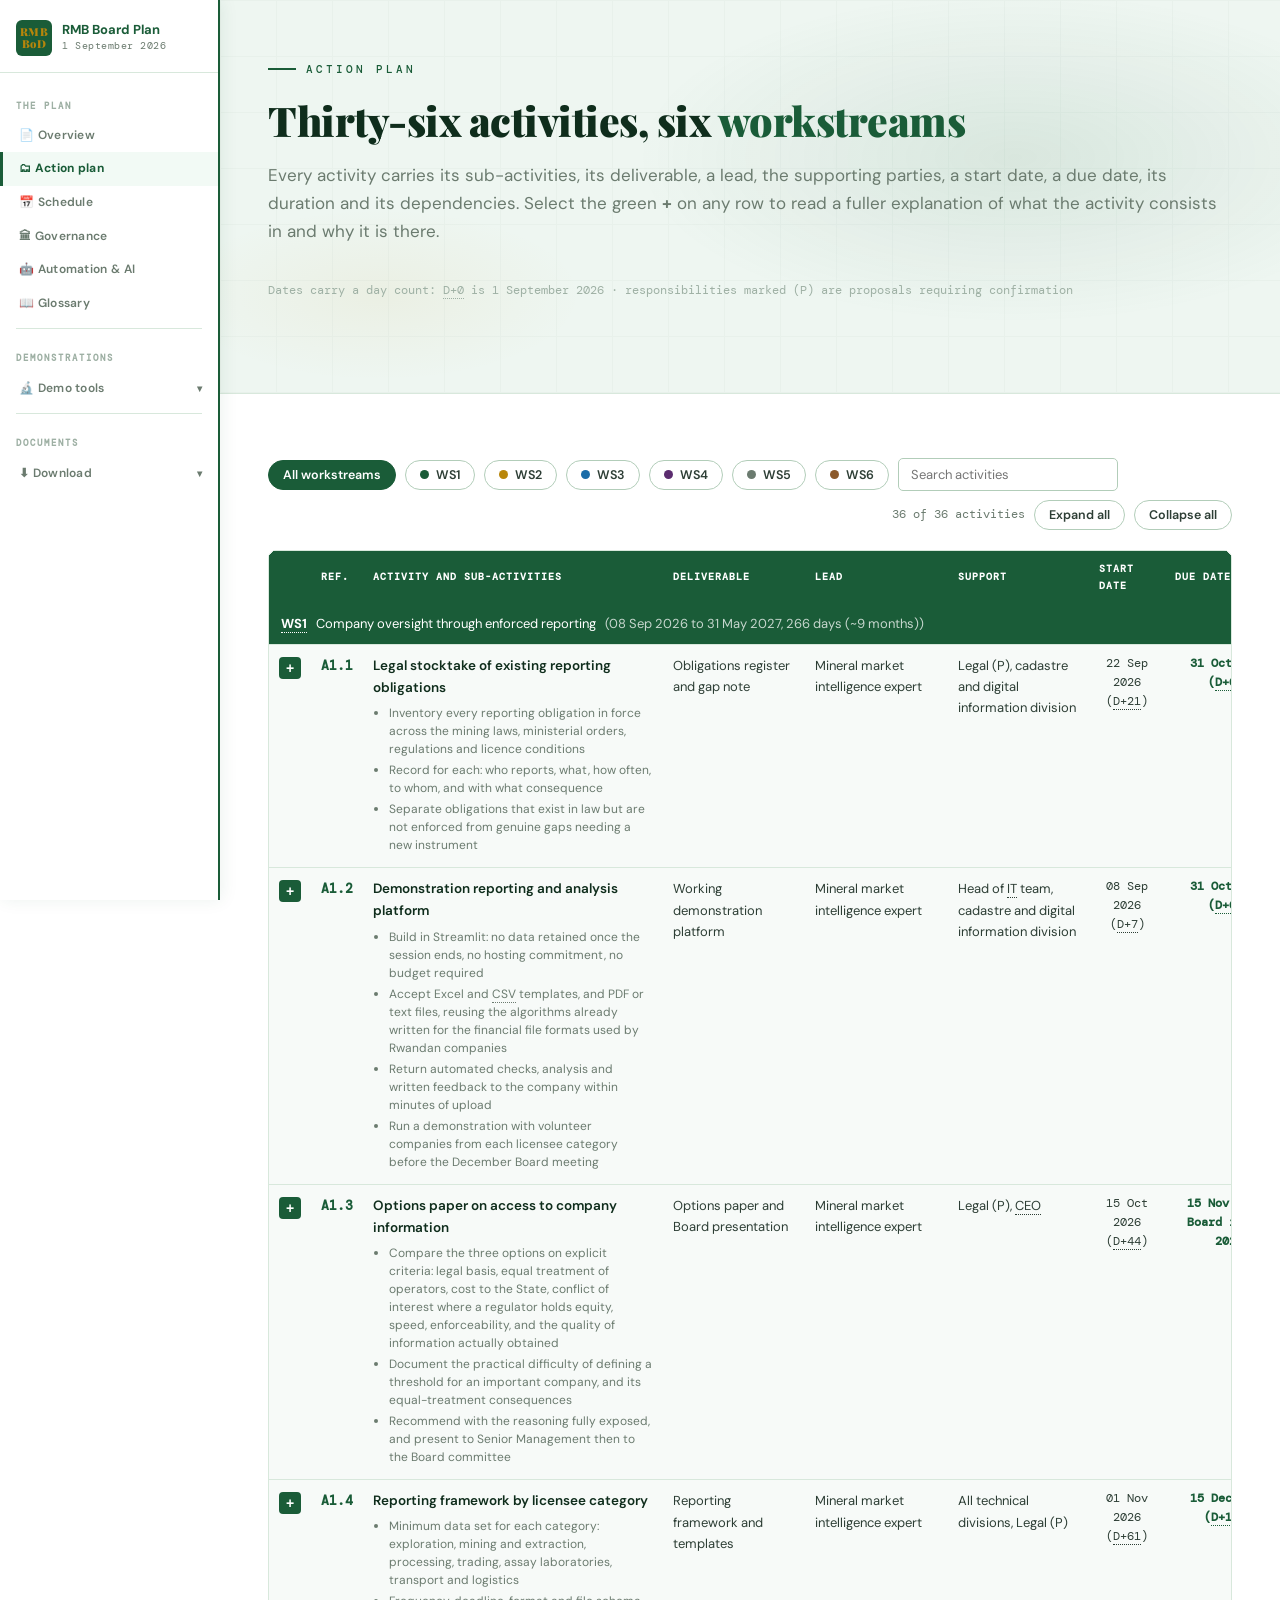
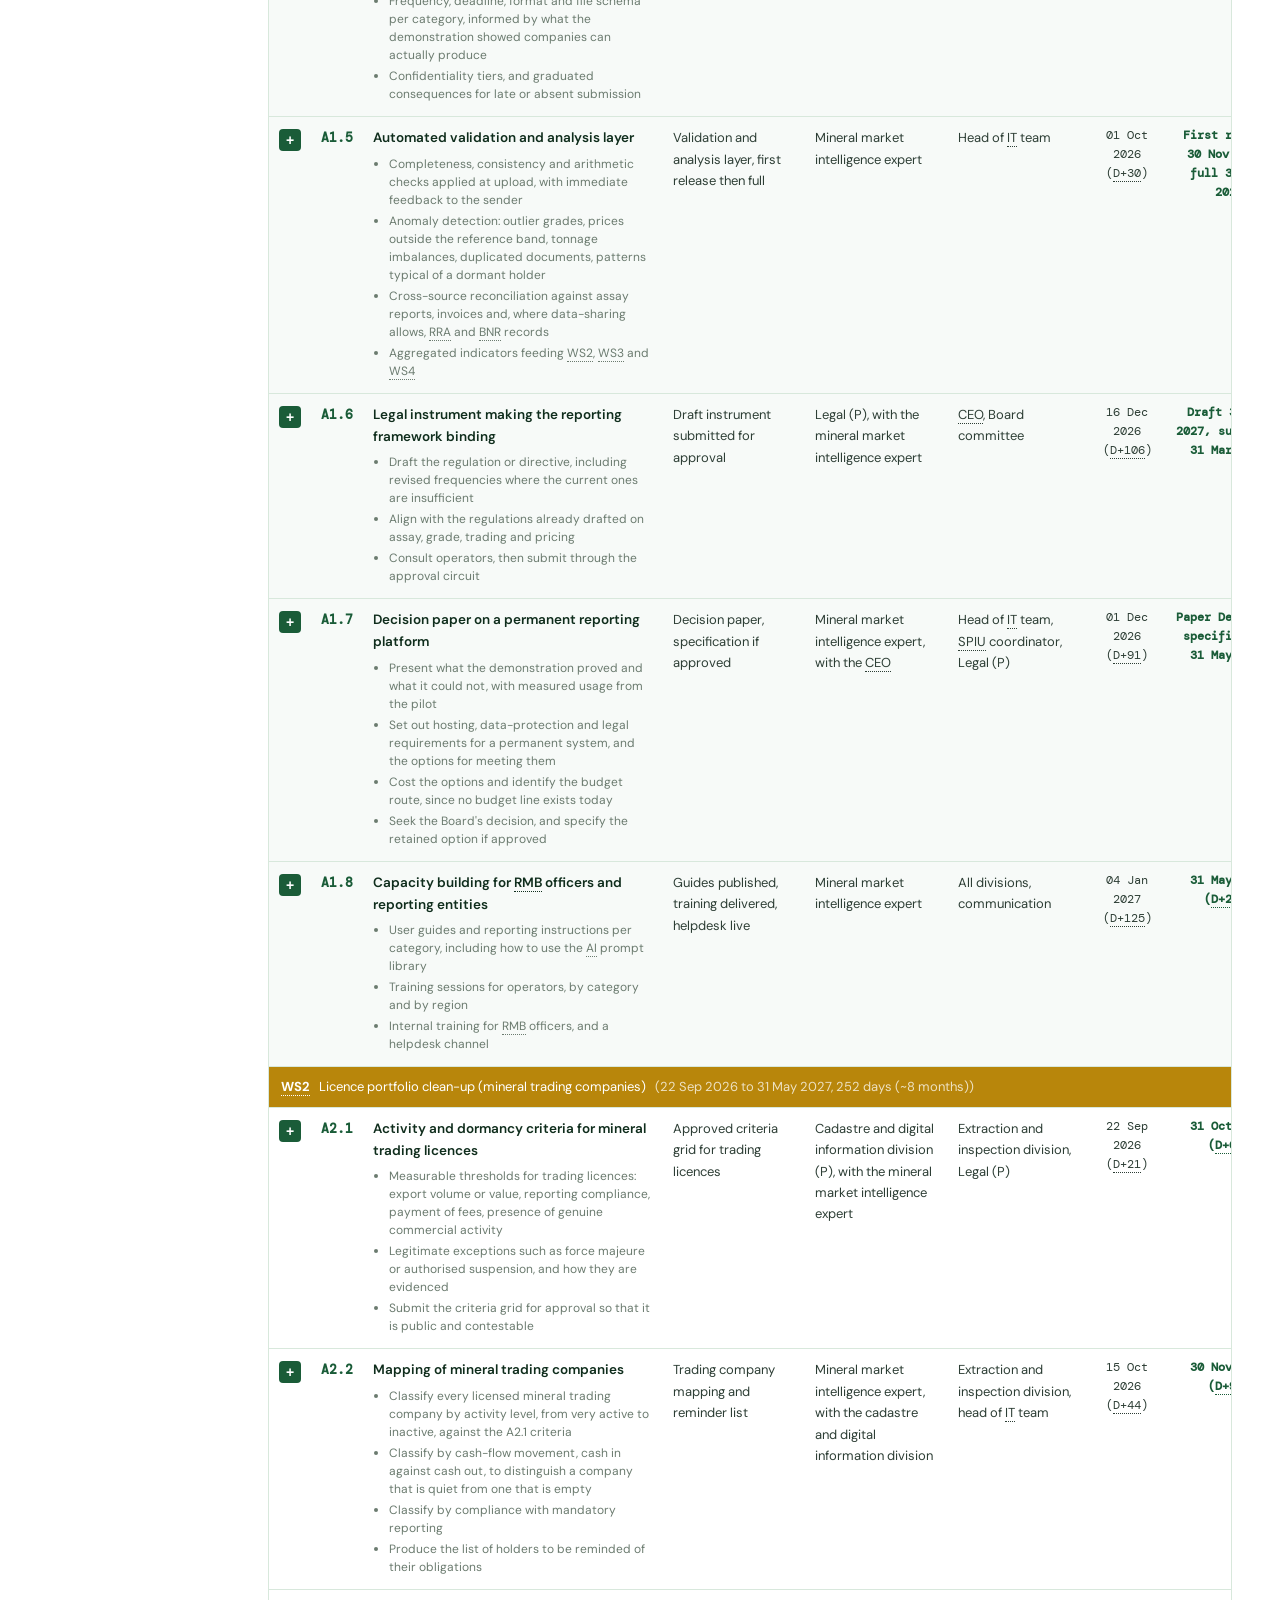
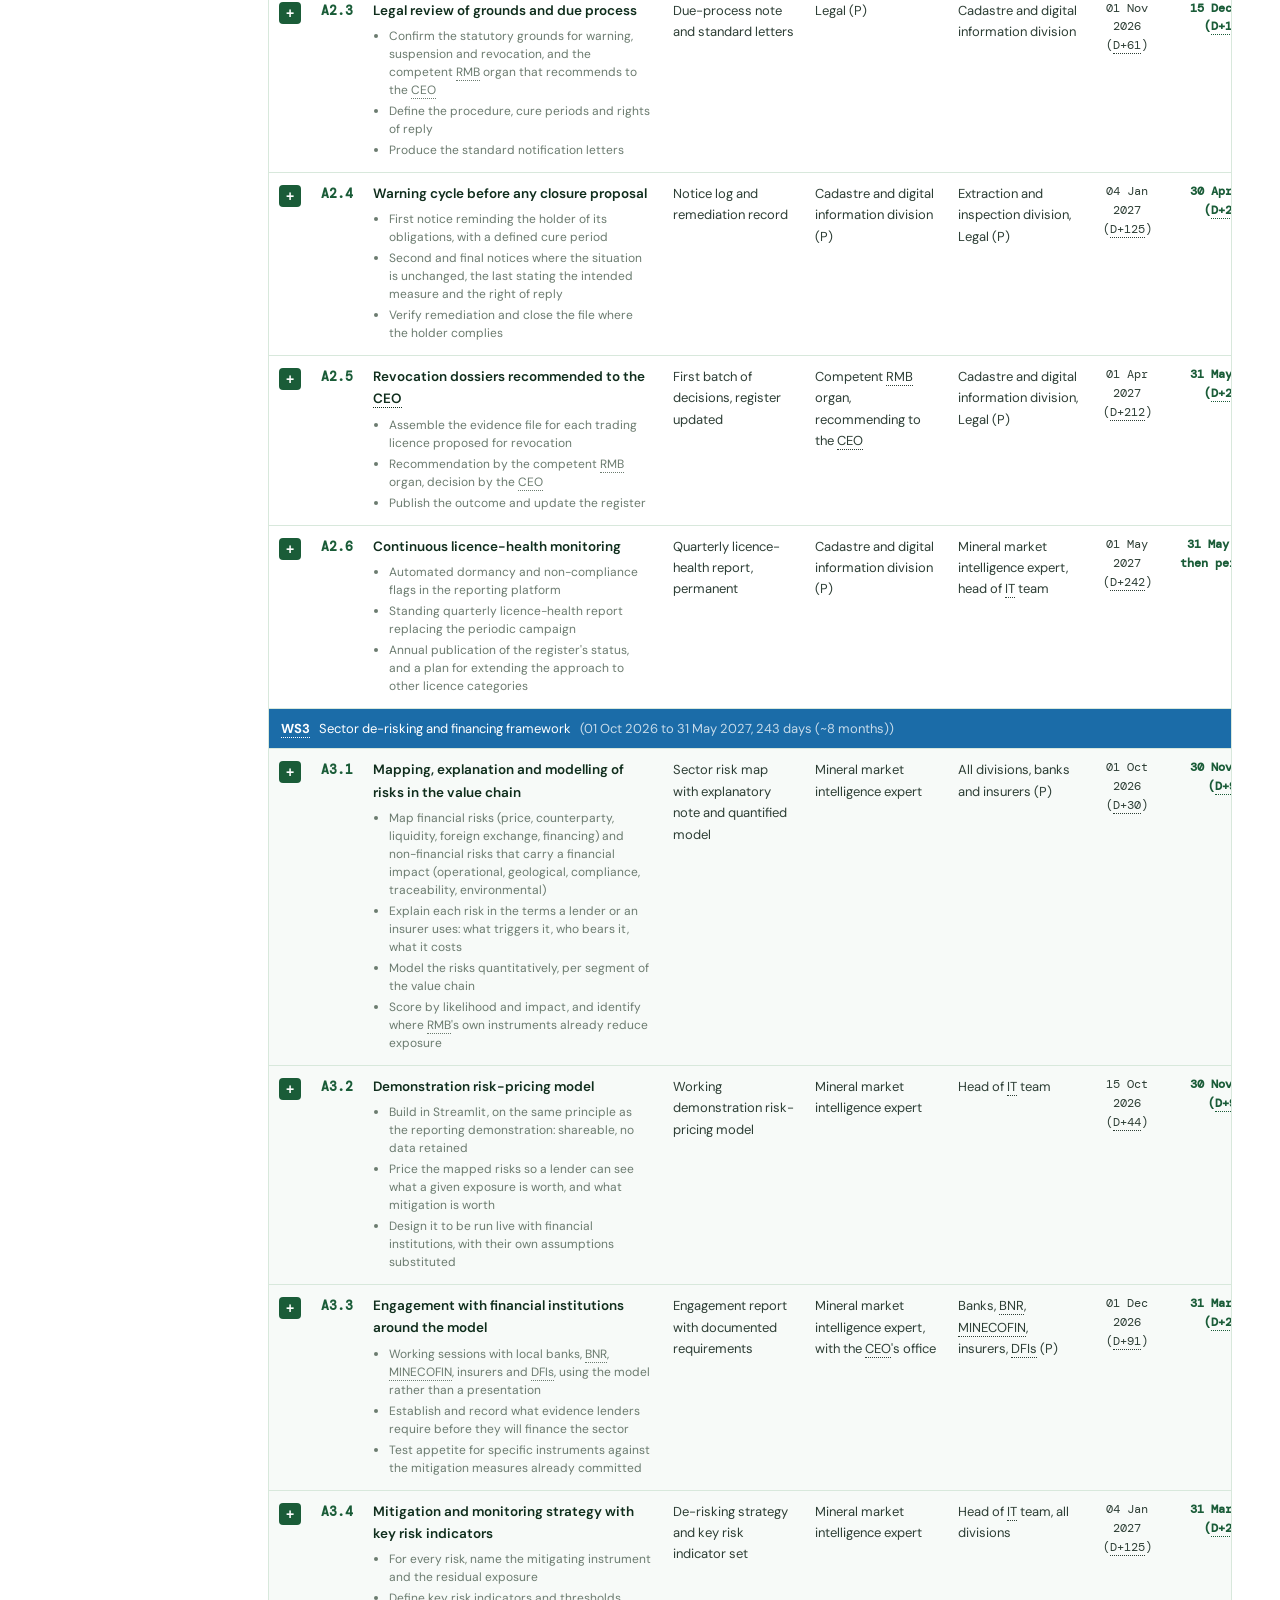
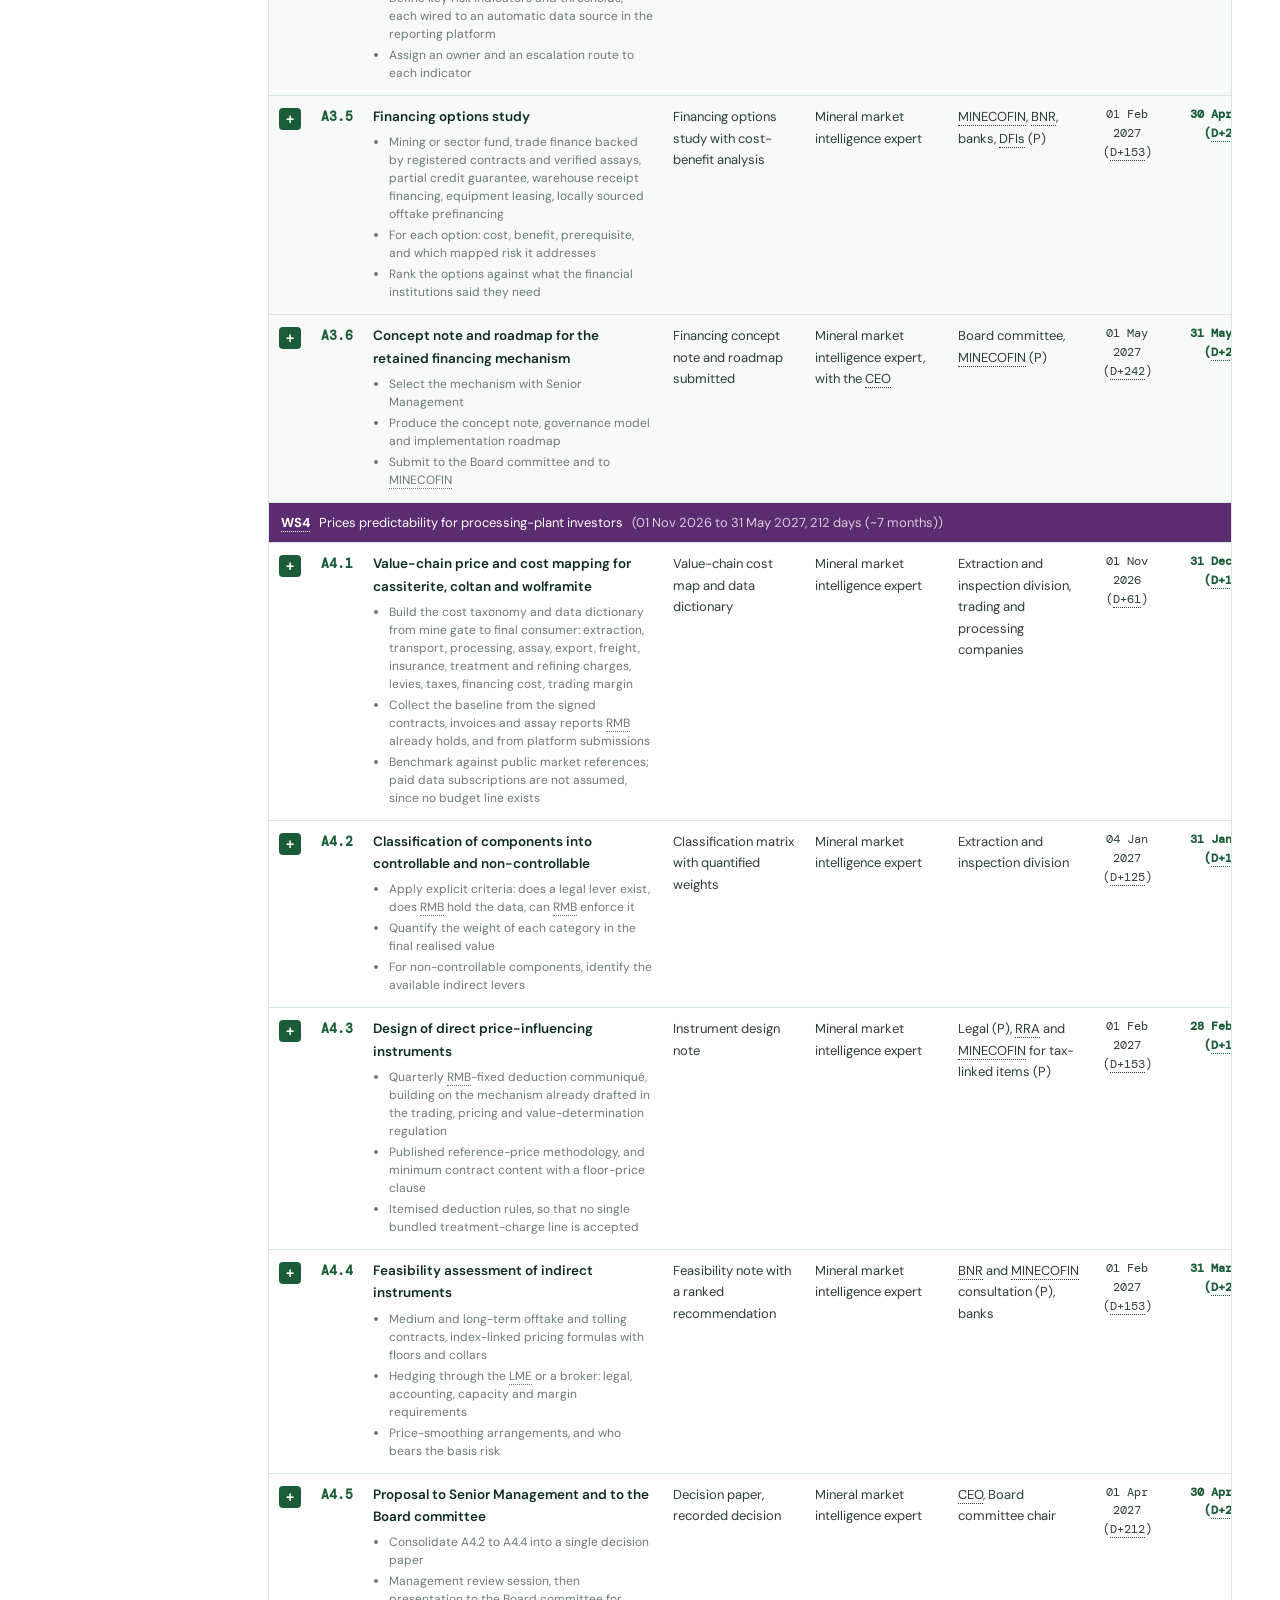
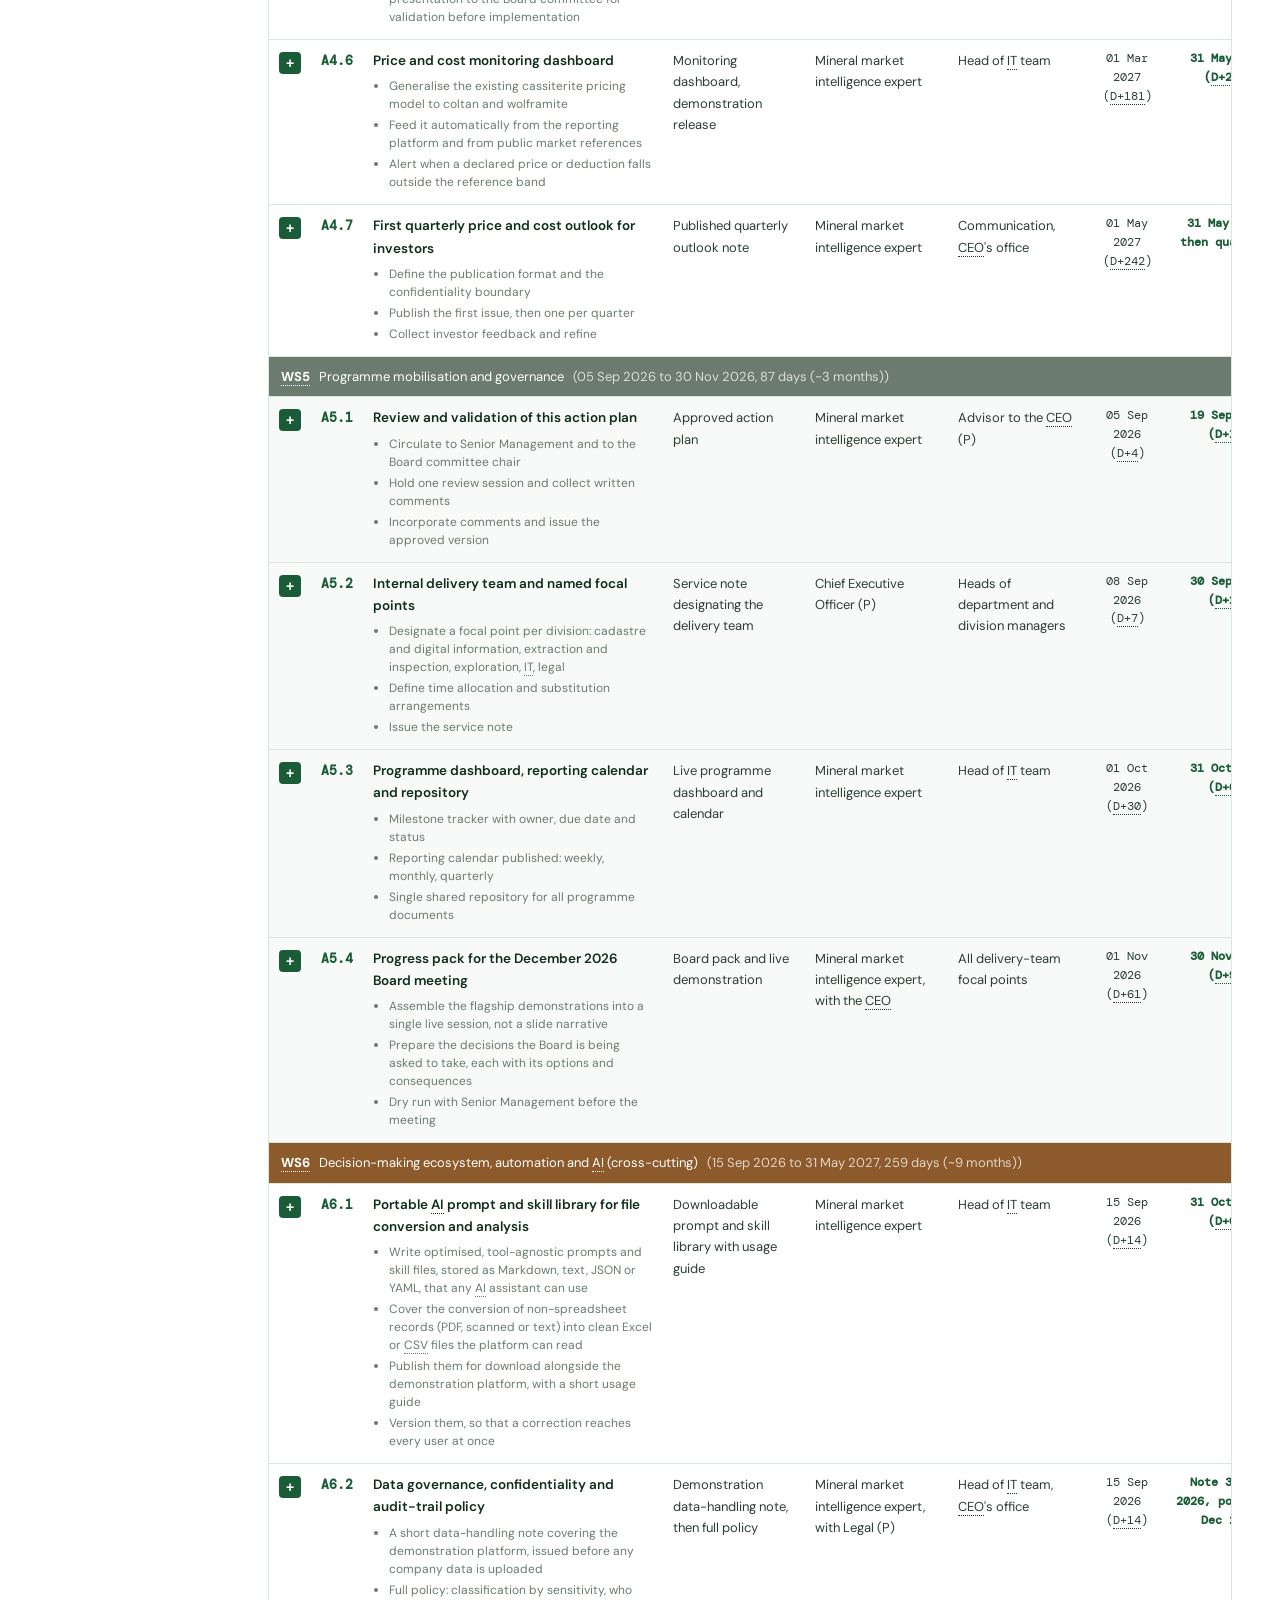
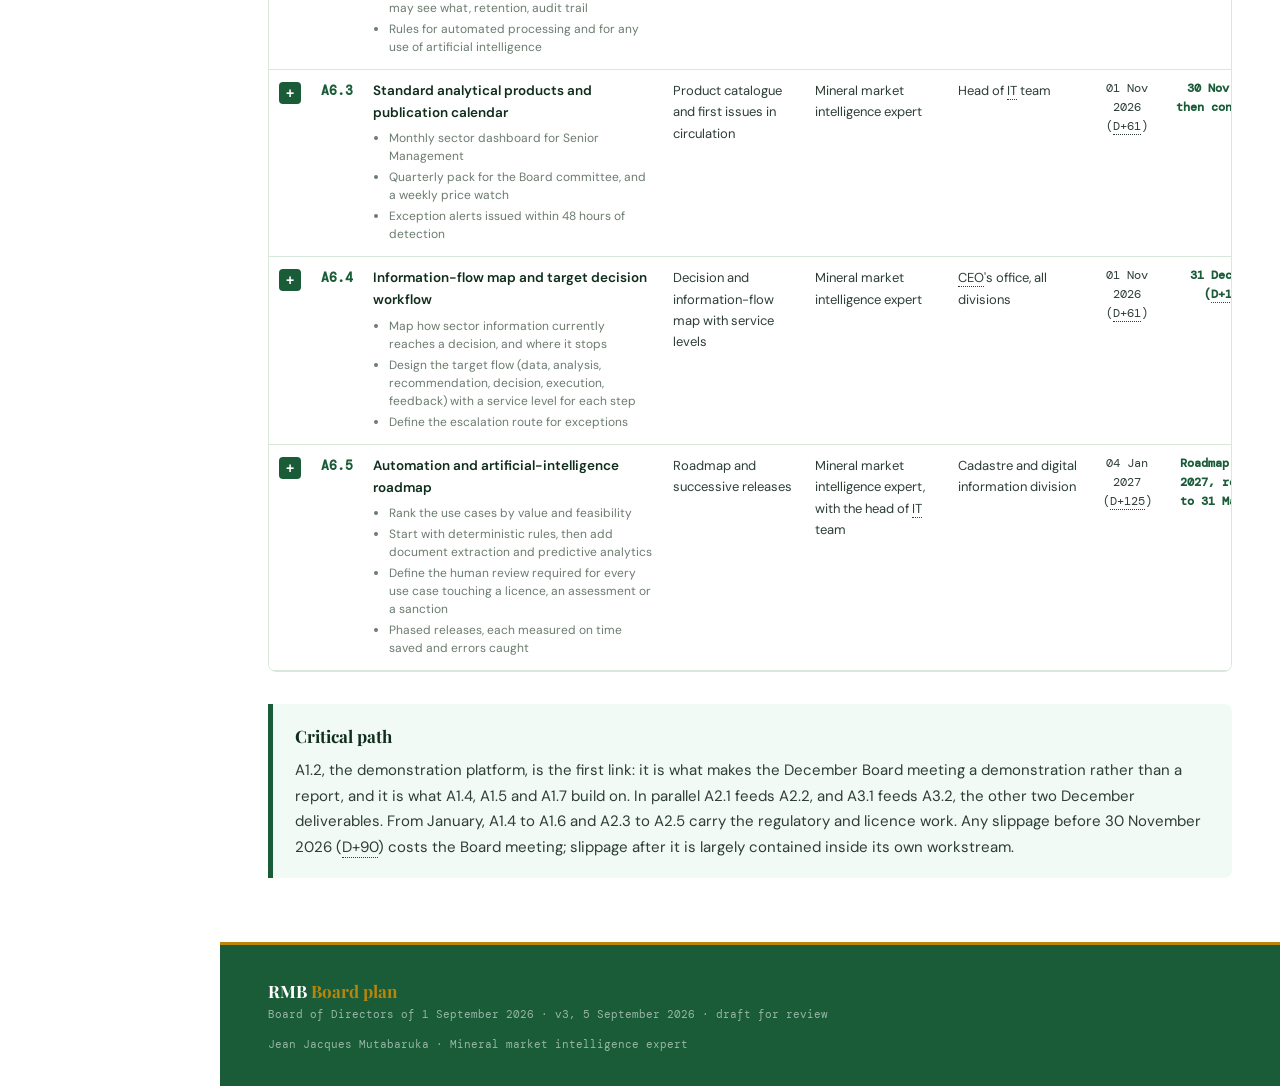
==== action-plan.html @ 95bd6d5d "Initial publication V3 of 2026-09-05 2245" ====
<!DOCTYPE html>
<html lang="en">
<head>
<meta charset="UTF-8">
<meta name="viewport" content="width=device-width, initial-scale=1.0">
<title>Action plan — RMB Board plan, 1 September 2026</title>
<link rel="stylesheet" href="shared.css">
<link rel="stylesheet" href="plan.css">

</head>
<body>
<aside class="rmb-sidebar" id="rmb-sidebar">
  <div class="sb-logo-block">
    <div class="sb-logo">RMB<br>BoD</div>
    <div>
      <div class="sb-brand-main">RMB Board Plan</div>
      <div class="sb-brand-sub">1 September 2026</div>
    </div>
  </div>
  <nav class="sb-nav">
    <span class="sb-section-label">The plan</span>
    <a href="index.html">📄 Overview</a>
    <a href="action-plan.html" class="active">🗂 Action plan</a>
    <a href="schedule.html">📅 Schedule</a>
    <a href="governance.html">🏛 Governance</a>
    <a href="automation.html">🤖 Automation & AI</a>
    <a href="glossary.html">📖 Glossary</a>
    <div class="sb-divider"></div>
    <span class="sb-section-label">Demonstrations</span>
    <button class="sb-group-trigger" id="sb-demo-trigger" onclick="sbToggle(this)">
      <span>🔬 Demo tools</span><span class="sb-arrow">▾</span>
    </button>
    <div class="sb-group-items" id="sb-demo-items">
      <a href="https://rmb-mineral-pricing-tool.streamlit.app/" class="sb-sub" target="_blank" rel="noopener">📤 Reporting platform</a>
      <a href="https://rmb-mineral-pricing-tool.streamlit.app/" class="sb-sub" target="_blank" rel="noopener">📉 Risk-pricing model</a>
      <a href="https://rmb-mineral-pricing-tool.streamlit.app/" class="sb-sub" target="_blank" rel="noopener">💠 3T pricing tool</a>
    </div>
    <div class="sb-divider"></div>
    <span class="sb-section-label">Documents</span>
    <button class="sb-group-trigger" id="sb-doc-trigger" onclick="sbToggle(this)">
      <span>⬇ Download</span><span class="sb-arrow">▾</span>
    </button>
    <div class="sb-group-items" id="sb-doc-items">
      <a href="docs/RMB__BoD-2026-09-01_Action-plan_detailed.docx" class="sb-sub">📘 Detailed (Word)</a>
      <a href="docs/RMB__BoD-2026-09-01_Action-plan_detailed.pdf" class="sb-sub">📕 Detailed (PDF)</a>
      <a href="docs/RMB__BoD-2026-09-01_Action-plan_condensed.docx" class="sb-sub">📗 Condensed (Word)</a>
      <a href="docs/RMB__BoD-2026-09-01_Action-plan_condensed.pdf" class="sb-sub">📙 Condensed (PDF)</a>
    </div>
  </nav>
</aside>

<div class="sb-topbar">
  <div class="sb-topbar-logo">RMB<br>BoD</div>
  <div class="sb-topbar-title">RMB Board Plan</div>
  <button class="sb-hamburger" id="sb-hbg" onclick="sbMobileToggle()" aria-label="Menu">
    <span></span><span></span><span></span>
  </button>
</div>
<div class="sb-overlay" id="sb-overlay" onclick="sbMobileClose()"></div>
<div class="page-wrap">

<div class="hero">
  <div class="hero-bg-mesh"></div>
  <div class="hero-grid"></div>
  <div class="hero-content">
    <div class="eyebrow fade-up au-1">Action plan</div>
    <h1 class="hero-title fade-up au-2" style="white-space:normal">Thirty-six activities, six <span class="accent">workstreams</span></h1>
    <p class="hero-lead fade-up au-3">Every activity carries its sub-activities, its deliverable, a lead, the supporting parties, a start date, a due date, its duration and its dependencies. Select the green <strong>+</strong> on any row to read a fuller explanation of what the activity consists in and why it is there.</p>
    <p class="hero-meta fade-up au-4">Dates carry a day count: D+0 is 1 September 2026 · responsibilities marked (P) are proposals requiring confirmation</p>
    
  </div>
</div>

<div class="section">
  <div class="plan-controls">
    <button class="chip active" data-ws="all" onclick="wsFilter(this)">All workstreams</button>
    <button class="chip" data-ws="WS1" onclick="wsFilter(this)" title="Company oversight through enforced reporting"><span class="dot" style="background:#1A5C38"></span>WS1</button><button class="chip" data-ws="WS2" onclick="wsFilter(this)" title="Licence portfolio clean-up (mineral trading companies)"><span class="dot" style="background:#B8860B"></span>WS2</button><button class="chip" data-ws="WS3" onclick="wsFilter(this)" title="Sector de-risking and financing framework"><span class="dot" style="background:#1B6CA8"></span>WS3</button><button class="chip" data-ws="WS4" onclick="wsFilter(this)" title="Prices predictability for processing-plant investors"><span class="dot" style="background:#5B2C6F"></span>WS4</button><button class="chip" data-ws="WS5" onclick="wsFilter(this)" title="Programme mobilisation and governance"><span class="dot" style="background:#6B7B6F"></span>WS5</button><button class="chip" data-ws="WS6" onclick="wsFilter(this)" title="Decision-making ecosystem, automation and AI (cross-cutting)"><span class="dot" style="background:#8C5A2B"></span>WS6</button>
    <input class="plan-search" id="plan-q" type="search" placeholder="Search activities" aria-label="Search activities" oninput="planSearch()">
    <span class="plan-count" id="plan-count"></span>
    <button class="chip" onclick="expandAll()">Expand all</button>
    <button class="chip" onclick="collapseAll()">Collapse all</button>
  </div>
  <div class="table-scroll">
    <table class="plan-table" id="plan">
      <thead><tr><th style="width:38px"></th><th>Ref.</th><th style="width:300px">Activity and sub-activities</th><th>Deliverable</th><th>Lead</th><th>Support</th><th>Start date</th><th>Due date</th><th>Duration</th><th>Depends on</th></tr></thead>
      <tbody><tr class="ws-row" data-ws="WS1"><td colspan="10" style="background:#1A5C38">
    <strong>WS1</strong> &nbsp; Company oversight through enforced reporting &nbsp; <span style="opacity:.75">(08 Sep 2026 to 31 May 2027, 266 days (~9 months))</span></td></tr>
<tr class="act-row" data-ws="WS1" data-search="a1.1 legal stocktake of existing reporting obligations inventory every reporting obligation in force across the mining laws, ministerial orders, regulations and licence conditions record for each: who reports, what, how often, to whom, and with what consequence separate obligations that exist in law but are not enforced from genuine gaps needing a new instrument before proposing any new obligation, establish exactly what the law already requires. much of the visibility rmb needs may already be legally owed and simply not enforced, in which case the answer is enforcement rather than legislation. this activity produces the register that the whole reporting framework is built on, and it is also the evidence base for the options paper: it is hard to argue that shareholding is necessary for access to information if the information is already legally due. obligations register and gap note mineral market intelligence expert legal (p), cadastre and digital information division">
  <td class="ctrl"><button class="xbtn" aria-expanded="false" aria-label="More detail" onclick="rowToggle(this)">+</button></td>
  <td class="c-ref">A1.1</td>
  <td class="c-act"><div class="act-title">Legal stocktake of existing reporting obligations</div>
    <ul class="act-subs"><li>Inventory every reporting obligation in force across the mining laws, ministerial orders, regulations and licence conditions</li><li>Record for each: who reports, what, how often, to whom, and with what consequence</li><li>Separate obligations that exist in law but are not enforced from genuine gaps needing a new instrument</li></ul></td>
  <td>Obligations register and gap note</td>
  <td>Mineral market intelligence expert</td>
  <td>Legal (P), cadastre and digital information division</td>
  <td class="c-num">22 Sep 2026 (D+21)</td>
  <td class="c-num c-due">31 Oct 2026 (D+60)</td>
  <td class="c-num">40 days (~1 month)</td>
  <td class="c-num">none</td>
</tr>
<tr class="detail-row" data-ws="WS1"><td colspan="10"><div class="detail-inner">
  <div class="detail-lab">What this activity consists in</div>
  <p>Before proposing any new obligation, establish exactly what the law already requires. Much of the visibility RMB needs may already be legally owed and simply not enforced, in which case the answer is enforcement rather than legislation. This activity produces the register that the whole reporting framework is built on, and it is also the evidence base for the options paper: it is hard to argue that shareholding is necessary for access to information if the information is already legally due.</p>
  <div class="detail-kv">
    <div><span>Deliverable</span><b>Obligations register and gap note</b></div>
    <div><span>Lead</span><b>Mineral market intelligence expert</b></div>
    <div><span>Support</span><b>Legal (P), cadastre and digital information division</b></div>
    <div><span>Starts</span><b>22 Sep 2026 (D+21)</b></div>
    <div><span>Ends</span><b>31 Oct 2026 (D+60)</b></div>
    <div><span>Duration</span><b>40 days (~1 month)</b></div>
    <div><span>Depends on</span><b>none</b></div>
  </div>
</div></td></tr>
<tr class="act-row" data-ws="WS1" data-search="a1.2 demonstration reporting and analysis platform build in streamlit: no data retained once the session ends, no hosting commitment, no budget required accept excel and csv templates, and pdf or text files, reusing the algorithms already written for the financial file formats used by rwandan companies return automated checks, analysis and written feedback to the company within minutes of upload run a demonstration with volunteer companies from each licensee category before the december board meeting the flagship december deliverable. a company opens a link, uploads its financial data, and gets automated checks, analysis and written feedback in minutes. it is built in streamlit precisely because that keeps it fast and free: nothing is hosted permanently, nothing is retained once the session ends, and no procurement or budget decision is needed to put it in front of the board. the algorithms for the financial file formats rwandan companies use already exist and are reused rather than rewritten. the purpose is not to be the final system; it is to prove that the approach works, so that the later decision on a permanent platform is taken on evidence. working demonstration platform mineral market intelligence expert head of it team, cadastre and digital information division">
  <td class="ctrl"><button class="xbtn" aria-expanded="false" aria-label="More detail" onclick="rowToggle(this)">+</button></td>
  <td class="c-ref">A1.2</td>
  <td class="c-act"><div class="act-title">Demonstration reporting and analysis platform</div>
    <ul class="act-subs"><li>Build in Streamlit: no data retained once the session ends, no hosting commitment, no budget required</li><li>Accept Excel and CSV templates, and PDF or text files, reusing the algorithms already written for the financial file formats used by Rwandan companies</li><li>Return automated checks, analysis and written feedback to the company within minutes of upload</li><li>Run a demonstration with volunteer companies from each licensee category before the December Board meeting</li></ul></td>
  <td>Working demonstration platform</td>
  <td>Mineral market intelligence expert</td>
  <td>Head of IT team, cadastre and digital information division</td>
  <td class="c-num">08 Sep 2026 (D+7)</td>
  <td class="c-num c-due">31 Oct 2026 (D+60)</td>
  <td class="c-num">54 days (~2 months)</td>
  <td class="c-num">none</td>
</tr>
<tr class="detail-row" data-ws="WS1"><td colspan="10"><div class="detail-inner">
  <div class="detail-lab">What this activity consists in</div>
  <p>The flagship December deliverable. A company opens a link, uploads its financial data, and gets automated checks, analysis and written feedback in minutes. It is built in Streamlit precisely because that keeps it fast and free: nothing is hosted permanently, nothing is retained once the session ends, and no procurement or budget decision is needed to put it in front of the Board. The algorithms for the financial file formats Rwandan companies use already exist and are reused rather than rewritten. The purpose is not to be the final system; it is to prove that the approach works, so that the later decision on a permanent platform is taken on evidence.</p>
  <div class="detail-kv">
    <div><span>Deliverable</span><b>Working demonstration platform</b></div>
    <div><span>Lead</span><b>Mineral market intelligence expert</b></div>
    <div><span>Support</span><b>Head of IT team, cadastre and digital information division</b></div>
    <div><span>Starts</span><b>08 Sep 2026 (D+7)</b></div>
    <div><span>Ends</span><b>31 Oct 2026 (D+60)</b></div>
    <div><span>Duration</span><b>54 days (~2 months)</b></div>
    <div><span>Depends on</span><b>none</b></div>
  </div>
</div></td></tr>
<tr class="act-row" data-ws="WS1" data-search="a1.3 options paper on access to company information compare the three options on explicit criteria: legal basis, equal treatment of operators, cost to the state, conflict of interest where a regulator holds equity, speed, enforceability, and the quality of information actually obtained document the practical difficulty of defining a threshold for an important company, and its equal-treatment consequences recommend with the reasoning fully exposed, and present to senior management then to the board committee the board chair proposed state shareholding as the route to company information. rather than opposing that position, this paper places shareholding, regulatory reporting and a hybrid side by side against criteria stated in advance, and lets the board arbitrate. it also documents a practical difficulty that is easy to miss: defining which companies are important enough to warrant a state stake requires a threshold, and any threshold treats operators unequally and invites dispute. reporting applies to everyone at the same level. whichever option the board retains, the reporting framework designed in this workstream remains necessary. options paper and board presentation mineral market intelligence expert legal (p), ceo">
  <td class="ctrl"><button class="xbtn" aria-expanded="false" aria-label="More detail" onclick="rowToggle(this)">+</button></td>
  <td class="c-ref">A1.3</td>
  <td class="c-act"><div class="act-title">Options paper on access to company information</div>
    <ul class="act-subs"><li>Compare the three options on explicit criteria: legal basis, equal treatment of operators, cost to the State, conflict of interest where a regulator holds equity, speed, enforceability, and the quality of information actually obtained</li><li>Document the practical difficulty of defining a threshold for an important company, and its equal-treatment consequences</li><li>Recommend with the reasoning fully exposed, and present to Senior Management then to the Board committee</li></ul></td>
  <td>Options paper and Board presentation</td>
  <td>Mineral market intelligence expert</td>
  <td>Legal (P), CEO</td>
  <td class="c-num">15 Oct 2026 (D+44)</td>
  <td class="c-num c-due">15 Nov 2026, Board in Dec 2026</td>
  <td class="c-num">32 days (~1 month)</td>
  <td class="c-num">A1.1</td>
</tr>
<tr class="detail-row" data-ws="WS1"><td colspan="10"><div class="detail-inner">
  <div class="detail-lab">What this activity consists in</div>
  <p>The Board Chair proposed State shareholding as the route to company information. Rather than opposing that position, this paper places shareholding, regulatory reporting and a hybrid side by side against criteria stated in advance, and lets the Board arbitrate. It also documents a practical difficulty that is easy to miss: defining which companies are important enough to warrant a State stake requires a threshold, and any threshold treats operators unequally and invites dispute. Reporting applies to everyone at the same level. Whichever option the Board retains, the reporting framework designed in this workstream remains necessary.</p>
  <div class="detail-kv">
    <div><span>Deliverable</span><b>Options paper and Board presentation</b></div>
    <div><span>Lead</span><b>Mineral market intelligence expert</b></div>
    <div><span>Support</span><b>Legal (P), CEO</b></div>
    <div><span>Starts</span><b>15 Oct 2026 (D+44)</b></div>
    <div><span>Ends</span><b>15 Nov 2026 (D+75)</b></div>
    <div><span>Duration</span><b>32 days (~1 month)</b></div>
    <div><span>Depends on</span><b>A1.1</b></div>
  </div>
</div></td></tr>
<tr class="act-row" data-ws="WS1" data-search="a1.4 reporting framework by licensee category minimum data set for each category: exploration, mining and extraction, processing, trading, assay laboratories, transport and logistics frequency, deadline, format and file schema per category, informed by what the demonstration showed companies can actually produce confidentiality tiers, and graduated consequences for late or absent submission what each category of licensee must report, how often, in what format, and what happens if it does not. the framework is written after the demonstration platform has run, deliberately: the pilot shows what companies can actually produce, so the obligation is calibrated to reality rather than to an ideal. confidentiality tiers are defined at the same time, because an operator will not report accurately into a system whose disclosure rules are unclear. reporting framework and templates mineral market intelligence expert all technical divisions, legal (p)">
  <td class="ctrl"><button class="xbtn" aria-expanded="false" aria-label="More detail" onclick="rowToggle(this)">+</button></td>
  <td class="c-ref">A1.4</td>
  <td class="c-act"><div class="act-title">Reporting framework by licensee category</div>
    <ul class="act-subs"><li>Minimum data set for each category: exploration, mining and extraction, processing, trading, assay laboratories, transport and logistics</li><li>Frequency, deadline, format and file schema per category, informed by what the demonstration showed companies can actually produce</li><li>Confidentiality tiers, and graduated consequences for late or absent submission</li></ul></td>
  <td>Reporting framework and templates</td>
  <td>Mineral market intelligence expert</td>
  <td>All technical divisions, Legal (P)</td>
  <td class="c-num">01 Nov 2026 (D+61)</td>
  <td class="c-num c-due">15 Dec 2026 (D+105)</td>
  <td class="c-num">45 days (~1 month)</td>
  <td class="c-num">A1.1, A1.2</td>
</tr>
<tr class="detail-row" data-ws="WS1"><td colspan="10"><div class="detail-inner">
  <div class="detail-lab">What this activity consists in</div>
  <p>What each category of licensee must report, how often, in what format, and what happens if it does not. The framework is written after the demonstration platform has run, deliberately: the pilot shows what companies can actually produce, so the obligation is calibrated to reality rather than to an ideal. Confidentiality tiers are defined at the same time, because an operator will not report accurately into a system whose disclosure rules are unclear.</p>
  <div class="detail-kv">
    <div><span>Deliverable</span><b>Reporting framework and templates</b></div>
    <div><span>Lead</span><b>Mineral market intelligence expert</b></div>
    <div><span>Support</span><b>All technical divisions, Legal (P)</b></div>
    <div><span>Starts</span><b>01 Nov 2026 (D+61)</b></div>
    <div><span>Ends</span><b>15 Dec 2026 (D+105)</b></div>
    <div><span>Duration</span><b>45 days (~1 month)</b></div>
    <div><span>Depends on</span><b>A1.1, A1.2</b></div>
  </div>
</div></td></tr>
<tr class="act-row" data-ws="WS1" data-search="a1.5 automated validation and analysis layer completeness, consistency and arithmetic checks applied at upload, with immediate feedback to the sender anomaly detection: outlier grades, prices outside the reference band, tonnage imbalances, duplicated documents, patterns typical of a dormant holder cross-source reconciliation against assay reports, invoices and, where data-sharing allows, rra and bnr records aggregated indicators feeding ws2, ws3 and ws4 the layer that turns submitted files into findings without a person reading them. deterministic checks run at upload so the company corrects its own errors before the data enters rmb's systems. anomaly detection then flags what deserves a human look: grades inconsistent with the deposit, prices outside the reference band, tonnage that does not balance, documents that duplicate one another. cross-source reconciliation compares what a company declared in one channel against what it declared in another. the same engine feeds the licence work, the risk indicators and the price monitoring, which is why it is built once rather than three times. validation and analysis layer, first release then full mineral market intelligence expert head of it team">
  <td class="ctrl"><button class="xbtn" aria-expanded="false" aria-label="More detail" onclick="rowToggle(this)">+</button></td>
  <td class="c-ref">A1.5</td>
  <td class="c-act"><div class="act-title">Automated validation and analysis layer</div>
    <ul class="act-subs"><li>Completeness, consistency and arithmetic checks applied at upload, with immediate feedback to the sender</li><li>Anomaly detection: outlier grades, prices outside the reference band, tonnage imbalances, duplicated documents, patterns typical of a dormant holder</li><li>Cross-source reconciliation against assay reports, invoices and, where data-sharing allows, RRA and BNR records</li><li>Aggregated indicators feeding WS2, WS3 and WS4</li></ul></td>
  <td>Validation and analysis layer, first release then full</td>
  <td>Mineral market intelligence expert</td>
  <td>Head of IT team</td>
  <td class="c-num">01 Oct 2026 (D+30)</td>
  <td class="c-num c-due">First release 30 Nov 2026, full 31 Mar 2027</td>
  <td class="c-num">182 days (~6 months)</td>
  <td class="c-num">A1.2</td>
</tr>
<tr class="detail-row" data-ws="WS1"><td colspan="10"><div class="detail-inner">
  <div class="detail-lab">What this activity consists in</div>
  <p>The layer that turns submitted files into findings without a person reading them. Deterministic checks run at upload so the company corrects its own errors before the data enters RMB's systems. Anomaly detection then flags what deserves a human look: grades inconsistent with the deposit, prices outside the reference band, tonnage that does not balance, documents that duplicate one another. Cross-source reconciliation compares what a company declared in one channel against what it declared in another. The same engine feeds the licence work, the risk indicators and the price monitoring, which is why it is built once rather than three times.</p>
  <div class="detail-kv">
    <div><span>Deliverable</span><b>Validation and analysis layer, first release then full</b></div>
    <div><span>Lead</span><b>Mineral market intelligence expert</b></div>
    <div><span>Support</span><b>Head of IT team</b></div>
    <div><span>Starts</span><b>01 Oct 2026 (D+30)</b></div>
    <div><span>Ends</span><b>31 Mar 2027 (D+211)</b></div>
    <div><span>Duration</span><b>182 days (~6 months)</b></div>
    <div><span>Depends on</span><b>A1.2</b></div>
  </div>
</div></td></tr>
<tr class="act-row" data-ws="WS1" data-search="a1.6 legal instrument making the reporting framework binding draft the regulation or directive, including revised frequencies where the current ones are insufficient align with the regulations already drafted on assay, grade, trading and pricing consult operators, then submit through the approval circuit a reporting framework that is not enforceable is a request, and requests are answered by the companies that were already cooperating. this activity turns the framework into a regulation or directive, revising frequencies where the current ones are insufficient, and aligns it with the regulations already drafted on assay, grade, trading and pricing so that the sector faces one coherent set of rules rather than several. operators are consulted before adoption, which costs a few weeks and buys compliance. draft instrument submitted for approval legal (p), with the mineral market intelligence expert ceo, board committee">
  <td class="ctrl"><button class="xbtn" aria-expanded="false" aria-label="More detail" onclick="rowToggle(this)">+</button></td>
  <td class="c-ref">A1.6</td>
  <td class="c-act"><div class="act-title">Legal instrument making the reporting framework binding</div>
    <ul class="act-subs"><li>Draft the regulation or directive, including revised frequencies where the current ones are insufficient</li><li>Align with the regulations already drafted on assay, grade, trading and pricing</li><li>Consult operators, then submit through the approval circuit</li></ul></td>
  <td>Draft instrument submitted for approval</td>
  <td>Legal (P), with the mineral market intelligence expert</td>
  <td>CEO, Board committee</td>
  <td class="c-num">16 Dec 2026 (D+106)</td>
  <td class="c-num c-due">Draft 31 Jan 2027, submitted 31 Mar 2027</td>
  <td class="c-num">106 days (~3 months)</td>
  <td class="c-num">A1.4</td>
</tr>
<tr class="detail-row" data-ws="WS1"><td colspan="10"><div class="detail-inner">
  <div class="detail-lab">What this activity consists in</div>
  <p>A reporting framework that is not enforceable is a request, and requests are answered by the companies that were already cooperating. This activity turns the framework into a regulation or directive, revising frequencies where the current ones are insufficient, and aligns it with the regulations already drafted on assay, grade, trading and pricing so that the sector faces one coherent set of rules rather than several. Operators are consulted before adoption, which costs a few weeks and buys compliance.</p>
  <div class="detail-kv">
    <div><span>Deliverable</span><b>Draft instrument submitted for approval</b></div>
    <div><span>Lead</span><b>Legal (P), with the mineral market intelligence expert</b></div>
    <div><span>Support</span><b>CEO, Board committee</b></div>
    <div><span>Starts</span><b>16 Dec 2026 (D+106)</b></div>
    <div><span>Ends</span><b>31 Mar 2027 (D+211)</b></div>
    <div><span>Duration</span><b>106 days (~3 months)</b></div>
    <div><span>Depends on</span><b>A1.4</b></div>
  </div>
</div></td></tr>
<tr class="act-row" data-ws="WS1" data-search="a1.7 decision paper on a permanent reporting platform present what the demonstration proved and what it could not, with measured usage from the pilot set out hosting, data-protection and legal requirements for a permanent system, and the options for meeting them cost the options and identify the budget route, since no budget line exists today seek the board's decision, and specify the retained option if approved tabled in the same december session as the demonstration, so the board decides while it has just seen the tool work. the paper is explicit about what the demonstration proved and what it could not: a session-only streamlit tool cannot serve every licensee at once, cannot retain a history, and carries no support arrangement. it sets out the hosting, data-protection and legal requirements of a permanent system, costs the options, and identifies a budget route, since no budget line exists today. if the board approves, the retained option is specified by the end of may. decision paper, specification if approved mineral market intelligence expert, with the ceo head of it team, spiu coordinator, legal (p)">
  <td class="ctrl"><button class="xbtn" aria-expanded="false" aria-label="More detail" onclick="rowToggle(this)">+</button></td>
  <td class="c-ref">A1.7</td>
  <td class="c-act"><div class="act-title">Decision paper on a permanent reporting platform</div>
    <ul class="act-subs"><li>Present what the demonstration proved and what it could not, with measured usage from the pilot</li><li>Set out hosting, data-protection and legal requirements for a permanent system, and the options for meeting them</li><li>Cost the options and identify the budget route, since no budget line exists today</li><li>Seek the Board's decision, and specify the retained option if approved</li></ul></td>
  <td>Decision paper, specification if approved</td>
  <td>Mineral market intelligence expert, with the CEO</td>
  <td>Head of IT team, SPIU coordinator, Legal (P)</td>
  <td class="c-num">01 Dec 2026 (D+91)</td>
  <td class="c-num c-due">Paper Dec 2026, specification 31 May 2027</td>
  <td class="c-num">182 days (~6 months)</td>
  <td class="c-num">A1.2, A1.5</td>
</tr>
<tr class="detail-row" data-ws="WS1"><td colspan="10"><div class="detail-inner">
  <div class="detail-lab">What this activity consists in</div>
  <p>Tabled in the same December session as the demonstration, so the Board decides while it has just seen the tool work. The paper is explicit about what the demonstration proved and what it could not: a session-only Streamlit tool cannot serve every licensee at once, cannot retain a history, and carries no support arrangement. It sets out the hosting, data-protection and legal requirements of a permanent system, costs the options, and identifies a budget route, since no budget line exists today. If the Board approves, the retained option is specified by the end of May.</p>
  <div class="detail-kv">
    <div><span>Deliverable</span><b>Decision paper, specification if approved</b></div>
    <div><span>Lead</span><b>Mineral market intelligence expert, with the CEO</b></div>
    <div><span>Support</span><b>Head of IT team, SPIU coordinator, Legal (P)</b></div>
    <div><span>Starts</span><b>01 Dec 2026 (D+91)</b></div>
    <div><span>Ends</span><b>31 May 2027 (D+272)</b></div>
    <div><span>Duration</span><b>182 days (~6 months)</b></div>
    <div><span>Depends on</span><b>A1.2, A1.5</b></div>
  </div>
</div></td></tr>
<tr class="act-row" data-ws="WS1" data-search="a1.8 capacity building for rmb officers and reporting entities user guides and reporting instructions per category, including how to use the ai prompt library training sessions for operators, by category and by region internal training for rmb officers, and a helpdesk channel uniform enforcement is only fair if compliance is genuinely achievable, and it is only achievable if companies know what is expected and how to produce it. guides per category, training by category and by region, and a helpdesk channel lower the cost of compliance at the same time as the obligation rises. internal training matters equally: officers who do not trust the analytics will keep doing the work by hand. guides published, training delivered, helpdesk live mineral market intelligence expert all divisions, communication">
  <td class="ctrl"><button class="xbtn" aria-expanded="false" aria-label="More detail" onclick="rowToggle(this)">+</button></td>
  <td class="c-ref">A1.8</td>
  <td class="c-act"><div class="act-title">Capacity building for RMB officers and reporting entities</div>
    <ul class="act-subs"><li>User guides and reporting instructions per category, including how to use the AI prompt library</li><li>Training sessions for operators, by category and by region</li><li>Internal training for RMB officers, and a helpdesk channel</li></ul></td>
  <td>Guides published, training delivered, helpdesk live</td>
  <td>Mineral market intelligence expert</td>
  <td>All divisions, communication</td>
  <td class="c-num">04 Jan 2027 (D+125)</td>
  <td class="c-num c-due">31 May 2027 (D+272)</td>
  <td class="c-num">148 days (~5 months)</td>
  <td class="c-num">A1.4</td>
</tr>
<tr class="detail-row" data-ws="WS1"><td colspan="10"><div class="detail-inner">
  <div class="detail-lab">What this activity consists in</div>
  <p>Uniform enforcement is only fair if compliance is genuinely achievable, and it is only achievable if companies know what is expected and how to produce it. Guides per category, training by category and by region, and a helpdesk channel lower the cost of compliance at the same time as the obligation rises. Internal training matters equally: officers who do not trust the analytics will keep doing the work by hand.</p>
  <div class="detail-kv">
    <div><span>Deliverable</span><b>Guides published, training delivered, helpdesk live</b></div>
    <div><span>Lead</span><b>Mineral market intelligence expert</b></div>
    <div><span>Support</span><b>All divisions, communication</b></div>
    <div><span>Starts</span><b>04 Jan 2027 (D+125)</b></div>
    <div><span>Ends</span><b>31 May 2027 (D+272)</b></div>
    <div><span>Duration</span><b>148 days (~5 months)</b></div>
    <div><span>Depends on</span><b>A1.4</b></div>
  </div>
</div></td></tr><tr class="ws-row" data-ws="WS2"><td colspan="10" style="background:#B8860B">
    <strong>WS2</strong> &nbsp; Licence portfolio clean-up (mineral trading companies) &nbsp; <span style="opacity:.75">(22 Sep 2026 to 31 May 2027, 252 days (~8 months))</span></td></tr>
<tr class="act-row" data-ws="WS2" data-search="a2.1 activity and dormancy criteria for mineral trading licences measurable thresholds for trading licences: export volume or value, reporting compliance, payment of fees, presence of genuine commercial activity legitimate exceptions such as force majeure or authorised suspension, and how they are evidenced submit the criteria grid for approval so that it is public and contestable scope is deliberately limited to mineral trading companies for this first cycle. trading is where the pricing and receivables problems already documented in rmb's contract review concentrate, the population is small enough to complete rather than merely begin, and the data needed to judge activity already exists in export and payment records. criteria are measurable and published in advance, so that a holder can see the standard it is being judged against and contest it if it is wrong, which is what makes the later revocations defensible. other licence categories follow once this cycle has proved itself. approved criteria grid for trading licences cadastre and digital information division (p), with the mineral market intelligence expert extraction and inspection division, legal (p)">
  <td class="ctrl"><button class="xbtn" aria-expanded="false" aria-label="More detail" onclick="rowToggle(this)">+</button></td>
  <td class="c-ref">A2.1</td>
  <td class="c-act"><div class="act-title">Activity and dormancy criteria for mineral trading licences</div>
    <ul class="act-subs"><li>Measurable thresholds for trading licences: export volume or value, reporting compliance, payment of fees, presence of genuine commercial activity</li><li>Legitimate exceptions such as force majeure or authorised suspension, and how they are evidenced</li><li>Submit the criteria grid for approval so that it is public and contestable</li></ul></td>
  <td>Approved criteria grid for trading licences</td>
  <td>Cadastre and digital information division (P), with the mineral market intelligence expert</td>
  <td>Extraction and inspection division, Legal (P)</td>
  <td class="c-num">22 Sep 2026 (D+21)</td>
  <td class="c-num c-due">31 Oct 2026 (D+60)</td>
  <td class="c-num">40 days (~1 month)</td>
  <td class="c-num">none</td>
</tr>
<tr class="detail-row" data-ws="WS2"><td colspan="10"><div class="detail-inner">
  <div class="detail-lab">What this activity consists in</div>
  <p>Scope is deliberately limited to mineral trading companies for this first cycle. Trading is where the pricing and receivables problems already documented in RMB's contract review concentrate, the population is small enough to complete rather than merely begin, and the data needed to judge activity already exists in export and payment records. Criteria are measurable and published in advance, so that a holder can see the standard it is being judged against and contest it if it is wrong, which is what makes the later revocations defensible. Other licence categories follow once this cycle has proved itself.</p>
  <div class="detail-kv">
    <div><span>Deliverable</span><b>Approved criteria grid for trading licences</b></div>
    <div><span>Lead</span><b>Cadastre and digital information division (P), with the mineral market intelligence expert</b></div>
    <div><span>Support</span><b>Extraction and inspection division, Legal (P)</b></div>
    <div><span>Starts</span><b>22 Sep 2026 (D+21)</b></div>
    <div><span>Ends</span><b>31 Oct 2026 (D+60)</b></div>
    <div><span>Duration</span><b>40 days (~1 month)</b></div>
    <div><span>Depends on</span><b>none</b></div>
  </div>
</div></td></tr>
<tr class="act-row" data-ws="WS2" data-search="a2.2 mapping of mineral trading companies classify every licensed mineral trading company by activity level, from very active to inactive, against the a2.1 criteria classify by cash-flow movement, cash in against cash out, to distinguish a company that is quiet from one that is empty classify by compliance with mandatory reporting produce the list of holders to be reminded of their obligations a december board deliverable, and the first time the trading population is described in figures rather than impressions. each company is placed on three independent axes: how active it is against the published criteria, what its cash actually does (money in against money out, which separates a company that is quiet from one that is empty), and whether it reports as required. a company can look dormant on one axis and be perfectly legitimate on another, which is exactly why one axis is not enough. the output is a list of holders to be reminded of their obligations, not a list of licences to be cancelled. trading company mapping and reminder list mineral market intelligence expert, with the cadastre and digital information division extraction and inspection division, head of it team">
  <td class="ctrl"><button class="xbtn" aria-expanded="false" aria-label="More detail" onclick="rowToggle(this)">+</button></td>
  <td class="c-ref">A2.2</td>
  <td class="c-act"><div class="act-title">Mapping of mineral trading companies</div>
    <ul class="act-subs"><li>Classify every licensed mineral trading company by activity level, from very active to inactive, against the A2.1 criteria</li><li>Classify by cash-flow movement, cash in against cash out, to distinguish a company that is quiet from one that is empty</li><li>Classify by compliance with mandatory reporting</li><li>Produce the list of holders to be reminded of their obligations</li></ul></td>
  <td>Trading company mapping and reminder list</td>
  <td>Mineral market intelligence expert, with the cadastre and digital information division</td>
  <td>Extraction and inspection division, head of IT team</td>
  <td class="c-num">15 Oct 2026 (D+44)</td>
  <td class="c-num c-due">30 Nov 2026 (D+90)</td>
  <td class="c-num">47 days (~2 months)</td>
  <td class="c-num">A2.1</td>
</tr>
<tr class="detail-row" data-ws="WS2"><td colspan="10"><div class="detail-inner">
  <div class="detail-lab">What this activity consists in</div>
  <p>A December Board deliverable, and the first time the trading population is described in figures rather than impressions. Each company is placed on three independent axes: how active it is against the published criteria, what its cash actually does (money in against money out, which separates a company that is quiet from one that is empty), and whether it reports as required. A company can look dormant on one axis and be perfectly legitimate on another, which is exactly why one axis is not enough. The output is a list of holders to be reminded of their obligations, not a list of licences to be cancelled.</p>
  <div class="detail-kv">
    <div><span>Deliverable</span><b>Trading company mapping and reminder list</b></div>
    <div><span>Lead</span><b>Mineral market intelligence expert, with the cadastre and digital information division</b></div>
    <div><span>Support</span><b>Extraction and inspection division, head of IT team</b></div>
    <div><span>Starts</span><b>15 Oct 2026 (D+44)</b></div>
    <div><span>Ends</span><b>30 Nov 2026 (D+90)</b></div>
    <div><span>Duration</span><b>47 days (~2 months)</b></div>
    <div><span>Depends on</span><b>A2.1</b></div>
  </div>
</div></td></tr>
<tr class="act-row" data-ws="WS2" data-search="a2.3 legal review of grounds and due process confirm the statutory grounds for warning, suspension and revocation, and the competent rmb organ that recommends to the ceo define the procedure, cure periods and rights of reply produce the standard notification letters every revocation that is overturned on procedure damages the credibility of the whole exercise, and one overturned decision is enough to make the next twenty contestable. this activity confirms the statutory grounds, fixes the procedure and cure periods, establishes the right of reply, and identifies precisely which rmb organ recommends to the ceo. the standard letters are drafted here so that the warning cycle does not improvise them under time pressure. due-process note and standard letters legal (p) cadastre and digital information division">
  <td class="ctrl"><button class="xbtn" aria-expanded="false" aria-label="More detail" onclick="rowToggle(this)">+</button></td>
  <td class="c-ref">A2.3</td>
  <td class="c-act"><div class="act-title">Legal review of grounds and due process</div>
    <ul class="act-subs"><li>Confirm the statutory grounds for warning, suspension and revocation, and the competent RMB organ that recommends to the CEO</li><li>Define the procedure, cure periods and rights of reply</li><li>Produce the standard notification letters</li></ul></td>
  <td>Due-process note and standard letters</td>
  <td>Legal (P)</td>
  <td>Cadastre and digital information division</td>
  <td class="c-num">01 Nov 2026 (D+61)</td>
  <td class="c-num c-due">15 Dec 2026 (D+105)</td>
  <td class="c-num">45 days (~1 month)</td>
  <td class="c-num">A2.1</td>
</tr>
<tr class="detail-row" data-ws="WS2"><td colspan="10"><div class="detail-inner">
  <div class="detail-lab">What this activity consists in</div>
  <p>Every revocation that is overturned on procedure damages the credibility of the whole exercise, and one overturned decision is enough to make the next twenty contestable. This activity confirms the statutory grounds, fixes the procedure and cure periods, establishes the right of reply, and identifies precisely which RMB organ recommends to the CEO. The standard letters are drafted here so that the warning cycle does not improvise them under time pressure.</p>
  <div class="detail-kv">
    <div><span>Deliverable</span><b>Due-process note and standard letters</b></div>
    <div><span>Lead</span><b>Legal (P)</b></div>
    <div><span>Support</span><b>Cadastre and digital information division</b></div>
    <div><span>Starts</span><b>01 Nov 2026 (D+61)</b></div>
    <div><span>Ends</span><b>15 Dec 2026 (D+105)</b></div>
    <div><span>Duration</span><b>45 days (~1 month)</b></div>
    <div><span>Depends on</span><b>A2.1</b></div>
  </div>
</div></td></tr>
<tr class="act-row" data-ws="WS2" data-search="a2.4 warning cycle before any closure proposal first notice reminding the holder of its obligations, with a defined cure period second and final notices where the situation is unchanged, the last stating the intended measure and the right of reply verify remediation and close the file where the holder complies the objective is compliance, not revocation. up to three notices, each with a defined cure period, give a holder a genuine opportunity to regularise, and many will: a licence that is dormant because a company forgot an obligation is a different problem from one that is dormant because the company does not exist. files are closed as soon as the holder complies, and the remediation record is kept, because it is the evidence that due process was followed for those that do not. notice log and remediation record cadastre and digital information division (p) extraction and inspection division, legal (p)">
  <td class="ctrl"><button class="xbtn" aria-expanded="false" aria-label="More detail" onclick="rowToggle(this)">+</button></td>
  <td class="c-ref">A2.4</td>
  <td class="c-act"><div class="act-title">Warning cycle before any closure proposal</div>
    <ul class="act-subs"><li>First notice reminding the holder of its obligations, with a defined cure period</li><li>Second and final notices where the situation is unchanged, the last stating the intended measure and the right of reply</li><li>Verify remediation and close the file where the holder complies</li></ul></td>
  <td>Notice log and remediation record</td>
  <td>Cadastre and digital information division (P)</td>
  <td>Extraction and inspection division, Legal (P)</td>
  <td class="c-num">04 Jan 2027 (D+125)</td>
  <td class="c-num c-due">30 Apr 2027 (D+241)</td>
  <td class="c-num">117 days (~4 months)</td>
  <td class="c-num">A2.2, A2.3</td>
</tr>
<tr class="detail-row" data-ws="WS2"><td colspan="10"><div class="detail-inner">
  <div class="detail-lab">What this activity consists in</div>
  <p>The objective is compliance, not revocation. Up to three notices, each with a defined cure period, give a holder a genuine opportunity to regularise, and many will: a licence that is dormant because a company forgot an obligation is a different problem from one that is dormant because the company does not exist. Files are closed as soon as the holder complies, and the remediation record is kept, because it is the evidence that due process was followed for those that do not.</p>
  <div class="detail-kv">
    <div><span>Deliverable</span><b>Notice log and remediation record</b></div>
    <div><span>Lead</span><b>Cadastre and digital information division (P)</b></div>
    <div><span>Support</span><b>Extraction and inspection division, Legal (P)</b></div>
    <div><span>Starts</span><b>04 Jan 2027 (D+125)</b></div>
    <div><span>Ends</span><b>30 Apr 2027 (D+241)</b></div>
    <div><span>Duration</span><b>117 days (~4 months)</b></div>
    <div><span>Depends on</span><b>A2.2, A2.3</b></div>
  </div>
</div></td></tr>
<tr class="act-row" data-ws="WS2" data-search="a2.5 revocation dossiers recommended to the ceo assemble the evidence file for each trading licence proposed for revocation recommendation by the competent rmb organ, decision by the ceo publish the outcome and update the register only the holders that did not respond to three notices reach this point. each dossier is assembled licence by licence with its evidence, goes to the competent rmb organ for recommendation, and is decided by the ceo. publishing the outcome and updating the register matters as much as the decision itself: an unpublished clean-up leaves the market with the same uncertainty it had before. first batch of decisions, register updated competent rmb organ, recommending to the ceo cadastre and digital information division, legal (p)">
  <td class="ctrl"><button class="xbtn" aria-expanded="false" aria-label="More detail" onclick="rowToggle(this)">+</button></td>
  <td class="c-ref">A2.5</td>
  <td class="c-act"><div class="act-title">Revocation dossiers recommended to the CEO</div>
    <ul class="act-subs"><li>Assemble the evidence file for each trading licence proposed for revocation</li><li>Recommendation by the competent RMB organ, decision by the CEO</li><li>Publish the outcome and update the register</li></ul></td>
  <td>First batch of decisions, register updated</td>
  <td>Competent RMB organ, recommending to the CEO</td>
  <td>Cadastre and digital information division, Legal (P)</td>
  <td class="c-num">01 Apr 2027 (D+212)</td>
  <td class="c-num c-due">31 May 2027 (D+272)</td>
  <td class="c-num">61 days (~2 months)</td>
  <td class="c-num">A2.4</td>
</tr>
<tr class="detail-row" data-ws="WS2"><td colspan="10"><div class="detail-inner">
  <div class="detail-lab">What this activity consists in</div>
  <p>Only the holders that did not respond to three notices reach this point. Each dossier is assembled licence by licence with its evidence, goes to the competent RMB organ for recommendation, and is decided by the CEO. Publishing the outcome and updating the register matters as much as the decision itself: an unpublished clean-up leaves the market with the same uncertainty it had before.</p>
  <div class="detail-kv">
    <div><span>Deliverable</span><b>First batch of decisions, register updated</b></div>
    <div><span>Lead</span><b>Competent RMB organ, recommending to the CEO</b></div>
    <div><span>Support</span><b>Cadastre and digital information division, Legal (P)</b></div>
    <div><span>Starts</span><b>01 Apr 2027 (D+212)</b></div>
    <div><span>Ends</span><b>31 May 2027 (D+272)</b></div>
    <div><span>Duration</span><b>61 days (~2 months)</b></div>
    <div><span>Depends on</span><b>A2.4</b></div>
  </div>
</div></td></tr>
<tr class="act-row" data-ws="WS2" data-search="a2.6 continuous licence-health monitoring automated dormancy and non-compliance flags in the reporting platform standing quarterly licence-health report replacing the periodic campaign annual publication of the register's status, and a plan for extending the approach to other licence categories this is what the board actually asked for: the clean-up done as a routine rather than as a campaign every three to five years. once the reporting platform supplies the data, dormancy and non-compliance flags raise themselves, and a standing quarterly report replaces the periodic exercise. at that point extending the approach from trading companies to the other licence categories is a matter of applying criteria that already exist. quarterly licence-health report, permanent cadastre and digital information division (p) mineral market intelligence expert, head of it team">
  <td class="ctrl"><button class="xbtn" aria-expanded="false" aria-label="More detail" onclick="rowToggle(this)">+</button></td>
  <td class="c-ref">A2.6</td>
  <td class="c-act"><div class="act-title">Continuous licence-health monitoring</div>
    <ul class="act-subs"><li>Automated dormancy and non-compliance flags in the reporting platform</li><li>Standing quarterly licence-health report replacing the periodic campaign</li><li>Annual publication of the register's status, and a plan for extending the approach to other licence categories</li></ul></td>
  <td>Quarterly licence-health report, permanent</td>
  <td>Cadastre and digital information division (P)</td>
  <td>Mineral market intelligence expert, head of IT team</td>
  <td class="c-num">01 May 2027 (D+242)</td>
  <td class="c-num c-due">31 May 2027, then permanent</td>
  <td class="c-num">31 days (~1 month)</td>
  <td class="c-num">A1.5, A2.5</td>
</tr>
<tr class="detail-row" data-ws="WS2"><td colspan="10"><div class="detail-inner">
  <div class="detail-lab">What this activity consists in</div>
  <p>This is what the Board actually asked for: the clean-up done as a routine rather than as a campaign every three to five years. Once the reporting platform supplies the data, dormancy and non-compliance flags raise themselves, and a standing quarterly report replaces the periodic exercise. At that point extending the approach from trading companies to the other licence categories is a matter of applying criteria that already exist.</p>
  <div class="detail-kv">
    <div><span>Deliverable</span><b>Quarterly licence-health report, permanent</b></div>
    <div><span>Lead</span><b>Cadastre and digital information division (P)</b></div>
    <div><span>Support</span><b>Mineral market intelligence expert, head of IT team</b></div>
    <div><span>Starts</span><b>01 May 2027 (D+242)</b></div>
    <div><span>Ends</span><b>31 May 2027 (D+272)</b></div>
    <div><span>Duration</span><b>31 days (~1 month)</b></div>
    <div><span>Depends on</span><b>A1.5, A2.5</b></div>
  </div>
</div></td></tr><tr class="ws-row" data-ws="WS3"><td colspan="10" style="background:#1B6CA8">
    <strong>WS3</strong> &nbsp; Sector de-risking and financing framework &nbsp; <span style="opacity:.75">(01 Oct 2026 to 31 May 2027, 243 days (~8 months))</span></td></tr>
<tr class="act-row" data-ws="WS3" data-search="a3.1 mapping, explanation and modelling of risks in the value chain map financial risks (price, counterparty, liquidity, foreign exchange, financing) and non-financial risks that carry a financial impact (operational, geological, compliance, traceability, environmental) explain each risk in the terms a lender or an insurer uses: what triggers it, who bears it, what it costs model the risks quantitatively, per segment of the value chain score by likelihood and impact, and identify where rmb's own instruments already reduce exposure a december board deliverable. financing is not withheld from the sector because lenders dislike mining; it is withheld because the risks are undescribed, and an undescribed risk is priced as if it were the worst case. this activity maps the risks across the value chain, explains each one in the terms a lender or an insurer actually uses (what triggers it, who bears it, what it costs), and models it quantitatively per segment. it covers financial risks such as price, counterparty, liquidity and foreign exchange, and non-financial risks that carry a financial impact, such as operational, geological, compliance, traceability and environmental risk. it also identifies where rmb's own instruments already reduce exposure, which is often more than the market assumes. sector risk map with explanatory note and quantified model mineral market intelligence expert all divisions, banks and insurers (p)">
  <td class="ctrl"><button class="xbtn" aria-expanded="false" aria-label="More detail" onclick="rowToggle(this)">+</button></td>
  <td class="c-ref">A3.1</td>
  <td class="c-act"><div class="act-title">Mapping, explanation and modelling of risks in the value chain</div>
    <ul class="act-subs"><li>Map financial risks (price, counterparty, liquidity, foreign exchange, financing) and non-financial risks that carry a financial impact (operational, geological, compliance, traceability, environmental)</li><li>Explain each risk in the terms a lender or an insurer uses: what triggers it, who bears it, what it costs</li><li>Model the risks quantitatively, per segment of the value chain</li><li>Score by likelihood and impact, and identify where RMB's own instruments already reduce exposure</li></ul></td>
  <td>Sector risk map with explanatory note and quantified model</td>
  <td>Mineral market intelligence expert</td>
  <td>All divisions, banks and insurers (P)</td>
  <td class="c-num">01 Oct 2026 (D+30)</td>
  <td class="c-num c-due">30 Nov 2026 (D+90)</td>
  <td class="c-num">61 days (~2 months)</td>
  <td class="c-num">none</td>
</tr>
<tr class="detail-row" data-ws="WS3"><td colspan="10"><div class="detail-inner">
  <div class="detail-lab">What this activity consists in</div>
  <p>A December Board deliverable. Financing is not withheld from the sector because lenders dislike mining; it is withheld because the risks are undescribed, and an undescribed risk is priced as if it were the worst case. This activity maps the risks across the value chain, explains each one in the terms a lender or an insurer actually uses (what triggers it, who bears it, what it costs), and models it quantitatively per segment. It covers financial risks such as price, counterparty, liquidity and foreign exchange, and non-financial risks that carry a financial impact, such as operational, geological, compliance, traceability and environmental risk. It also identifies where RMB's own instruments already reduce exposure, which is often more than the market assumes.</p>
  <div class="detail-kv">
    <div><span>Deliverable</span><b>Sector risk map with explanatory note and quantified model</b></div>
    <div><span>Lead</span><b>Mineral market intelligence expert</b></div>
    <div><span>Support</span><b>All divisions, banks and insurers (P)</b></div>
    <div><span>Starts</span><b>01 Oct 2026 (D+30)</b></div>
    <div><span>Ends</span><b>30 Nov 2026 (D+90)</b></div>
    <div><span>Duration</span><b>61 days (~2 months)</b></div>
    <div><span>Depends on</span><b>none</b></div>
  </div>
</div></td></tr>
<tr class="act-row" data-ws="WS3" data-search="a3.2 demonstration risk-pricing model build in streamlit, on the same principle as the reporting demonstration: shareable, no data retained price the mapped risks so a lender can see what a given exposure is worth, and what mitigation is worth design it to be run live with financial institutions, with their own assumptions substituted built on the same principle as the reporting demonstration: shareable, quick to build, retaining nothing. its job is to make a meeting with a bank a different kind of meeting. instead of rmb asserting that the sector is financeable, the model is run live, the bank substitutes its own assumptions, and the conversation moves to what a given exposure is worth and what specific mitigation is worth. a number that a lender helped produce is far harder to dismiss than a number presented to them. working demonstration risk-pricing model mineral market intelligence expert head of it team">
  <td class="ctrl"><button class="xbtn" aria-expanded="false" aria-label="More detail" onclick="rowToggle(this)">+</button></td>
  <td class="c-ref">A3.2</td>
  <td class="c-act"><div class="act-title">Demonstration risk-pricing model</div>
    <ul class="act-subs"><li>Build in Streamlit, on the same principle as the reporting demonstration: shareable, no data retained</li><li>Price the mapped risks so a lender can see what a given exposure is worth, and what mitigation is worth</li><li>Design it to be run live with financial institutions, with their own assumptions substituted</li></ul></td>
  <td>Working demonstration risk-pricing model</td>
  <td>Mineral market intelligence expert</td>
  <td>Head of IT team</td>
  <td class="c-num">15 Oct 2026 (D+44)</td>
  <td class="c-num c-due">30 Nov 2026 (D+90)</td>
  <td class="c-num">47 days (~2 months)</td>
  <td class="c-num">A3.1</td>
</tr>
<tr class="detail-row" data-ws="WS3"><td colspan="10"><div class="detail-inner">
  <div class="detail-lab">What this activity consists in</div>
  <p>Built on the same principle as the reporting demonstration: shareable, quick to build, retaining nothing. Its job is to make a meeting with a bank a different kind of meeting. Instead of RMB asserting that the sector is financeable, the model is run live, the bank substitutes its own assumptions, and the conversation moves to what a given exposure is worth and what specific mitigation is worth. A number that a lender helped produce is far harder to dismiss than a number presented to them.</p>
  <div class="detail-kv">
    <div><span>Deliverable</span><b>Working demonstration risk-pricing model</b></div>
    <div><span>Lead</span><b>Mineral market intelligence expert</b></div>
    <div><span>Support</span><b>Head of IT team</b></div>
    <div><span>Starts</span><b>15 Oct 2026 (D+44)</b></div>
    <div><span>Ends</span><b>30 Nov 2026 (D+90)</b></div>
    <div><span>Duration</span><b>47 days (~2 months)</b></div>
    <div><span>Depends on</span><b>A3.1</b></div>
  </div>
</div></td></tr>
<tr class="act-row" data-ws="WS3" data-search="a3.3 engagement with financial institutions around the model working sessions with local banks, bnr, minecofin, insurers and dfis, using the model rather than a presentation establish and record what evidence lenders require before they will finance the sector test appetite for specific instruments against the mitigation measures already committed working sessions rather than presentations, using the model as the object of discussion. the purpose is to extract and record what evidence lenders actually require before they will finance the sector, which is rarely what a regulator assumes, and to test appetite for specific instruments against the mitigation measures rmb has already committed to. the output is a documented set of requirements that the financing options study is then obliged to answer. engagement report with documented requirements mineral market intelligence expert, with the ceo's office banks, bnr, minecofin, insurers, dfis (p)">
  <td class="ctrl"><button class="xbtn" aria-expanded="false" aria-label="More detail" onclick="rowToggle(this)">+</button></td>
  <td class="c-ref">A3.3</td>
  <td class="c-act"><div class="act-title">Engagement with financial institutions around the model</div>
    <ul class="act-subs"><li>Working sessions with local banks, BNR, MINECOFIN, insurers and DFIs, using the model rather than a presentation</li><li>Establish and record what evidence lenders require before they will finance the sector</li><li>Test appetite for specific instruments against the mitigation measures already committed</li></ul></td>
  <td>Engagement report with documented requirements</td>
  <td>Mineral market intelligence expert, with the CEO's office</td>
  <td>Banks, BNR, MINECOFIN, insurers, DFIs (P)</td>
  <td class="c-num">01 Dec 2026 (D+91)</td>
  <td class="c-num c-due">31 Mar 2027 (D+211)</td>
  <td class="c-num">121 days (~4 months)</td>
  <td class="c-num">A3.2</td>
</tr>
<tr class="detail-row" data-ws="WS3"><td colspan="10"><div class="detail-inner">
  <div class="detail-lab">What this activity consists in</div>
  <p>Working sessions rather than presentations, using the model as the object of discussion. The purpose is to extract and record what evidence lenders actually require before they will finance the sector, which is rarely what a regulator assumes, and to test appetite for specific instruments against the mitigation measures RMB has already committed to. The output is a documented set of requirements that the financing options study is then obliged to answer.</p>
  <div class="detail-kv">
    <div><span>Deliverable</span><b>Engagement report with documented requirements</b></div>
    <div><span>Lead</span><b>Mineral market intelligence expert, with the CEO's office</b></div>
    <div><span>Support</span><b>Banks, BNR, MINECOFIN, insurers, DFIs (P)</b></div>
    <div><span>Starts</span><b>01 Dec 2026 (D+91)</b></div>
    <div><span>Ends</span><b>31 Mar 2027 (D+211)</b></div>
    <div><span>Duration</span><b>121 days (~4 months)</b></div>
    <div><span>Depends on</span><b>A3.2</b></div>
  </div>
</div></td></tr>
<tr class="act-row" data-ws="WS3" data-search="a3.4 mitigation and monitoring strategy with key risk indicators for every risk, name the mitigating instrument and the residual exposure define key risk indicators and thresholds, each wired to an automatic data source in the reporting platform assign an owner and an escalation route to each indicator a risk map is a photograph; indicators are a pulse. for every mapped risk this activity names the mitigating instrument and states the residual exposure honestly, then defines indicators and thresholds that are wired to an automatic data source in the reporting platform rather than to a manual return. each indicator gets an owner and an escalation route, so that a threshold breach reaches a person who can act rather than a report that circulates. de-risking strategy and key risk indicator set mineral market intelligence expert head of it team, all divisions">
  <td class="ctrl"><button class="xbtn" aria-expanded="false" aria-label="More detail" onclick="rowToggle(this)">+</button></td>
  <td class="c-ref">A3.4</td>
  <td class="c-act"><div class="act-title">Mitigation and monitoring strategy with key risk indicators</div>
    <ul class="act-subs"><li>For every risk, name the mitigating instrument and the residual exposure</li><li>Define key risk indicators and thresholds, each wired to an automatic data source in the reporting platform</li><li>Assign an owner and an escalation route to each indicator</li></ul></td>
  <td>De-risking strategy and key risk indicator set</td>
  <td>Mineral market intelligence expert</td>
  <td>Head of IT team, all divisions</td>
  <td class="c-num">04 Jan 2027 (D+125)</td>
  <td class="c-num c-due">31 Mar 2027 (D+211)</td>
  <td class="c-num">87 days (~3 months)</td>
  <td class="c-num">A3.1</td>
</tr>
<tr class="detail-row" data-ws="WS3"><td colspan="10"><div class="detail-inner">
  <div class="detail-lab">What this activity consists in</div>
  <p>A risk map is a photograph; indicators are a pulse. For every mapped risk this activity names the mitigating instrument and states the residual exposure honestly, then defines indicators and thresholds that are wired to an automatic data source in the reporting platform rather than to a manual return. Each indicator gets an owner and an escalation route, so that a threshold breach reaches a person who can act rather than a report that circulates.</p>
  <div class="detail-kv">
    <div><span>Deliverable</span><b>De-risking strategy and key risk indicator set</b></div>
    <div><span>Lead</span><b>Mineral market intelligence expert</b></div>
    <div><span>Support</span><b>Head of IT team, all divisions</b></div>
    <div><span>Starts</span><b>04 Jan 2027 (D+125)</b></div>
    <div><span>Ends</span><b>31 Mar 2027 (D+211)</b></div>
    <div><span>Duration</span><b>87 days (~3 months)</b></div>
    <div><span>Depends on</span><b>A3.1</b></div>
  </div>
</div></td></tr>
<tr class="act-row" data-ws="WS3" data-search="a3.5 financing options study mining or sector fund, trade finance backed by registered contracts and verified assays, partial credit guarantee, warehouse receipt financing, equipment leasing, locally sourced offtake prefinancing for each option: cost, benefit, prerequisite, and which mapped risk it addresses rank the options against what the financial institutions said they need only now, with risks mapped, priced, mitigated and monitored, does it make sense to design instruments. each option is assessed on cost, benefit, prerequisite and which mapped risk it addresses, and the whole set is ranked against what the financial institutions said they needed rather than against what would be interesting to build. an instrument that does not answer a stated lender requirement does not survive the ranking. financing options study with cost-benefit analysis mineral market intelligence expert minecofin, bnr, banks, dfis (p)">
  <td class="ctrl"><button class="xbtn" aria-expanded="false" aria-label="More detail" onclick="rowToggle(this)">+</button></td>
  <td class="c-ref">A3.5</td>
  <td class="c-act"><div class="act-title">Financing options study</div>
    <ul class="act-subs"><li>Mining or sector fund, trade finance backed by registered contracts and verified assays, partial credit guarantee, warehouse receipt financing, equipment leasing, locally sourced offtake prefinancing</li><li>For each option: cost, benefit, prerequisite, and which mapped risk it addresses</li><li>Rank the options against what the financial institutions said they need</li></ul></td>
  <td>Financing options study with cost-benefit analysis</td>
  <td>Mineral market intelligence expert</td>
  <td>MINECOFIN, BNR, banks, DFIs (P)</td>
  <td class="c-num">01 Feb 2027 (D+153)</td>
  <td class="c-num c-due">30 Apr 2027 (D+241)</td>
  <td class="c-num">89 days (~3 months)</td>
  <td class="c-num">A3.3, A3.4</td>
</tr>
<tr class="detail-row" data-ws="WS3"><td colspan="10"><div class="detail-inner">
  <div class="detail-lab">What this activity consists in</div>
  <p>Only now, with risks mapped, priced, mitigated and monitored, does it make sense to design instruments. Each option is assessed on cost, benefit, prerequisite and which mapped risk it addresses, and the whole set is ranked against what the financial institutions said they needed rather than against what would be interesting to build. An instrument that does not answer a stated lender requirement does not survive the ranking.</p>
  <div class="detail-kv">
    <div><span>Deliverable</span><b>Financing options study with cost-benefit analysis</b></div>
    <div><span>Lead</span><b>Mineral market intelligence expert</b></div>
    <div><span>Support</span><b>MINECOFIN, BNR, banks, DFIs (P)</b></div>
    <div><span>Starts</span><b>01 Feb 2027 (D+153)</b></div>
    <div><span>Ends</span><b>30 Apr 2027 (D+241)</b></div>
    <div><span>Duration</span><b>89 days (~3 months)</b></div>
    <div><span>Depends on</span><b>A3.3, A3.4</b></div>
  </div>
</div></td></tr>
<tr class="act-row" data-ws="WS3" data-search="a3.6 concept note and roadmap for the retained financing mechanism select the mechanism with senior management produce the concept note, governance model and implementation roadmap submit to the board committee and to minecofin the end point of the workstream: one mechanism selected with senior management, described in a concept note with its governance model and an implementation roadmap, and submitted to the board committee and minecofin. by this stage every claim in the note is traceable to the risk map, the model and the recorded lender requirements, which is what distinguishes a fundable proposal from an aspiration. financing concept note and roadmap submitted mineral market intelligence expert, with the ceo board committee, minecofin (p)">
  <td class="ctrl"><button class="xbtn" aria-expanded="false" aria-label="More detail" onclick="rowToggle(this)">+</button></td>
  <td class="c-ref">A3.6</td>
  <td class="c-act"><div class="act-title">Concept note and roadmap for the retained financing mechanism</div>
    <ul class="act-subs"><li>Select the mechanism with Senior Management</li><li>Produce the concept note, governance model and implementation roadmap</li><li>Submit to the Board committee and to MINECOFIN</li></ul></td>
  <td>Financing concept note and roadmap submitted</td>
  <td>Mineral market intelligence expert, with the CEO</td>
  <td>Board committee, MINECOFIN (P)</td>
  <td class="c-num">01 May 2027 (D+242)</td>
  <td class="c-num c-due">31 May 2027 (D+272)</td>
  <td class="c-num">31 days (~1 month)</td>
  <td class="c-num">A3.5</td>
</tr>
<tr class="detail-row" data-ws="WS3"><td colspan="10"><div class="detail-inner">
  <div class="detail-lab">What this activity consists in</div>
  <p>The end point of the workstream: one mechanism selected with Senior Management, described in a concept note with its governance model and an implementation roadmap, and submitted to the Board committee and MINECOFIN. By this stage every claim in the note is traceable to the risk map, the model and the recorded lender requirements, which is what distinguishes a fundable proposal from an aspiration.</p>
  <div class="detail-kv">
    <div><span>Deliverable</span><b>Financing concept note and roadmap submitted</b></div>
    <div><span>Lead</span><b>Mineral market intelligence expert, with the CEO</b></div>
    <div><span>Support</span><b>Board committee, MINECOFIN (P)</b></div>
    <div><span>Starts</span><b>01 May 2027 (D+242)</b></div>
    <div><span>Ends</span><b>31 May 2027 (D+272)</b></div>
    <div><span>Duration</span><b>31 days (~1 month)</b></div>
    <div><span>Depends on</span><b>A3.5</b></div>
  </div>
</div></td></tr><tr class="ws-row" data-ws="WS4"><td colspan="10" style="background:#5B2C6F">
    <strong>WS4</strong> &nbsp; Prices predictability for processing-plant investors &nbsp; <span style="opacity:.75">(01 Nov 2026 to 31 May 2027, 212 days (~7 months))</span></td></tr>
<tr class="act-row" data-ws="WS4" data-search="a4.1 value-chain price and cost mapping for cassiterite, coltan and wolframite build the cost taxonomy and data dictionary from mine gate to final consumer: extraction, transport, processing, assay, export, freight, insurance, treatment and refining charges, levies, taxes, financing cost, trading margin collect the baseline from the signed contracts, invoices and assay reports rmb already holds, and from platform submissions benchmark against public market references; paid data subscriptions are not assumed, since no budget line exists an investor asking for price predictability is really asking whether the economics can be foreseen, and that cannot be answered without knowing what the value chain actually costs. this activity builds the cost taxonomy and data dictionary from mine gate to final consumer and populates it from material rmb already holds: signed contracts, invoices and assay reports, supplemented by platform submissions. public market references are used for benchmarking; paid data subscriptions are not assumed, because no budget line exists. value-chain cost map and data dictionary mineral market intelligence expert extraction and inspection division, trading and processing companies">
  <td class="ctrl"><button class="xbtn" aria-expanded="false" aria-label="More detail" onclick="rowToggle(this)">+</button></td>
  <td class="c-ref">A4.1</td>
  <td class="c-act"><div class="act-title">Value-chain price and cost mapping for cassiterite, coltan and wolframite</div>
    <ul class="act-subs"><li>Build the cost taxonomy and data dictionary from mine gate to final consumer: extraction, transport, processing, assay, export, freight, insurance, treatment and refining charges, levies, taxes, financing cost, trading margin</li><li>Collect the baseline from the signed contracts, invoices and assay reports RMB already holds, and from platform submissions</li><li>Benchmark against public market references; paid data subscriptions are not assumed, since no budget line exists</li></ul></td>
  <td>Value-chain cost map and data dictionary</td>
  <td>Mineral market intelligence expert</td>
  <td>Extraction and inspection division, trading and processing companies</td>
  <td class="c-num">01 Nov 2026 (D+61)</td>
  <td class="c-num c-due">31 Dec 2026 (D+121)</td>
  <td class="c-num">61 days (~2 months)</td>
  <td class="c-num">none</td>
</tr>
<tr class="detail-row" data-ws="WS4"><td colspan="10"><div class="detail-inner">
  <div class="detail-lab">What this activity consists in</div>
  <p>An investor asking for price predictability is really asking whether the economics can be foreseen, and that cannot be answered without knowing what the value chain actually costs. This activity builds the cost taxonomy and data dictionary from mine gate to final consumer and populates it from material RMB already holds: signed contracts, invoices and assay reports, supplemented by platform submissions. Public market references are used for benchmarking; paid data subscriptions are not assumed, because no budget line exists.</p>
  <div class="detail-kv">
    <div><span>Deliverable</span><b>Value-chain cost map and data dictionary</b></div>
    <div><span>Lead</span><b>Mineral market intelligence expert</b></div>
    <div><span>Support</span><b>Extraction and inspection division, trading and processing companies</b></div>
    <div><span>Starts</span><b>01 Nov 2026 (D+61)</b></div>
    <div><span>Ends</span><b>31 Dec 2026 (D+121)</b></div>
    <div><span>Duration</span><b>61 days (~2 months)</b></div>
    <div><span>Depends on</span><b>none</b></div>
  </div>
</div></td></tr>
<tr class="act-row" data-ws="WS4" data-search="a4.2 classification of components into controllable and non-controllable apply explicit criteria: does a legal lever exist, does rmb hold the data, can rmb enforce it quantify the weight of each category in the final realised value for non-controllable components, identify the available indirect levers the analytical core of the workstream, and the honest answer to the board's question. some cost and price components rwanda can act on directly, through regulation, published deductions or contract rules. others (the reference price, freight, exchange rates) it cannot, and pretending otherwise would mislead investors. sorting the components on stated criteria (does a legal lever exist, does rmb hold the data, can rmb enforce it) and quantifying how much of final realised value each category represents turns a debate into a measurement. classification matrix with quantified weights mineral market intelligence expert extraction and inspection division">
  <td class="ctrl"><button class="xbtn" aria-expanded="false" aria-label="More detail" onclick="rowToggle(this)">+</button></td>
  <td class="c-ref">A4.2</td>
  <td class="c-act"><div class="act-title">Classification of components into controllable and non-controllable</div>
    <ul class="act-subs"><li>Apply explicit criteria: does a legal lever exist, does RMB hold the data, can RMB enforce it</li><li>Quantify the weight of each category in the final realised value</li><li>For non-controllable components, identify the available indirect levers</li></ul></td>
  <td>Classification matrix with quantified weights</td>
  <td>Mineral market intelligence expert</td>
  <td>Extraction and inspection division</td>
  <td class="c-num">04 Jan 2027 (D+125)</td>
  <td class="c-num c-due">31 Jan 2027 (D+152)</td>
  <td class="c-num">28 days</td>
  <td class="c-num">A4.1</td>
</tr>
<tr class="detail-row" data-ws="WS4"><td colspan="10"><div class="detail-inner">
  <div class="detail-lab">What this activity consists in</div>
  <p>The analytical core of the workstream, and the honest answer to the Board's question. Some cost and price components Rwanda can act on directly, through regulation, published deductions or contract rules. Others (the reference price, freight, exchange rates) it cannot, and pretending otherwise would mislead investors. Sorting the components on stated criteria (does a legal lever exist, does RMB hold the data, can RMB enforce it) and quantifying how much of final realised value each category represents turns a debate into a measurement.</p>
  <div class="detail-kv">
    <div><span>Deliverable</span><b>Classification matrix with quantified weights</b></div>
    <div><span>Lead</span><b>Mineral market intelligence expert</b></div>
    <div><span>Support</span><b>Extraction and inspection division</b></div>
    <div><span>Starts</span><b>04 Jan 2027 (D+125)</b></div>
    <div><span>Ends</span><b>31 Jan 2027 (D+152)</b></div>
    <div><span>Duration</span><b>28 days</b></div>
    <div><span>Depends on</span><b>A4.1</b></div>
  </div>
</div></td></tr>
<tr class="act-row" data-ws="WS4" data-search="a4.3 design of direct price-influencing instruments quarterly rmb-fixed deduction communiqué, building on the mechanism already drafted in the trading, pricing and value-determination regulation published reference-price methodology, and minimum contract content with a floor-price clause itemised deduction rules, so that no single bundled treatment-charge line is accepted for the components rwanda controls, the instruments largely exist in draft already and need finishing rather than inventing: the quarterly rmb-fixed deduction communiqué designed in the trading, pricing and value-determination regulation, a published reference-price methodology, minimum contract content with a floor-price clause, and itemised deduction rules so that no single bundled treatment-charge line is accepted. together these give an investor something a volatile market cannot take away: certainty about the deductions applied on rwandan soil. instrument design note mineral market intelligence expert legal (p), rra and minecofin for tax-linked items (p)">
  <td class="ctrl"><button class="xbtn" aria-expanded="false" aria-label="More detail" onclick="rowToggle(this)">+</button></td>
  <td class="c-ref">A4.3</td>
  <td class="c-act"><div class="act-title">Design of direct price-influencing instruments</div>
    <ul class="act-subs"><li>Quarterly RMB-fixed deduction communiqué, building on the mechanism already drafted in the trading, pricing and value-determination regulation</li><li>Published reference-price methodology, and minimum contract content with a floor-price clause</li><li>Itemised deduction rules, so that no single bundled treatment-charge line is accepted</li></ul></td>
  <td>Instrument design note</td>
  <td>Mineral market intelligence expert</td>
  <td>Legal (P), RRA and MINECOFIN for tax-linked items (P)</td>
  <td class="c-num">01 Feb 2027 (D+153)</td>
  <td class="c-num c-due">28 Feb 2027 (D+180)</td>
  <td class="c-num">28 days</td>
  <td class="c-num">A4.2</td>
</tr>
<tr class="detail-row" data-ws="WS4"><td colspan="10"><div class="detail-inner">
  <div class="detail-lab">What this activity consists in</div>
  <p>For the components Rwanda controls, the instruments largely exist in draft already and need finishing rather than inventing: the quarterly RMB-fixed deduction communiqué designed in the trading, pricing and value-determination regulation, a published reference-price methodology, minimum contract content with a floor-price clause, and itemised deduction rules so that no single bundled treatment-charge line is accepted. Together these give an investor something a volatile market cannot take away: certainty about the deductions applied on Rwandan soil.</p>
  <div class="detail-kv">
    <div><span>Deliverable</span><b>Instrument design note</b></div>
    <div><span>Lead</span><b>Mineral market intelligence expert</b></div>
    <div><span>Support</span><b>Legal (P), RRA and MINECOFIN for tax-linked items (P)</b></div>
    <div><span>Starts</span><b>01 Feb 2027 (D+153)</b></div>
    <div><span>Ends</span><b>28 Feb 2027 (D+180)</b></div>
    <div><span>Duration</span><b>28 days</b></div>
    <div><span>Depends on</span><b>A4.2</b></div>
  </div>
</div></td></tr>
<tr class="act-row" data-ws="WS4" data-search="a4.4 feasibility assessment of indirect instruments medium and long-term offtake and tolling contracts, index-linked pricing formulas with floors and collars hedging through the lme or a broker: legal, accounting, capacity and margin requirements price-smoothing arrangements, and who bears the basis risk for components outside rwanda's control, the question is which indirect instruments are realistically available and what each one demands. medium and long-term offtake and tolling contracts, index-linked formulas with floors and collars, hedging through the lme or a broker, and price-smoothing arrangements each carry legal, accounting, capacity and margin requirements that are easy to underestimate. the assessment is deliberately sceptical and asks, for every instrument, who ends up bearing the basis risk. feasibility note with a ranked recommendation mineral market intelligence expert bnr and minecofin consultation (p), banks">
  <td class="ctrl"><button class="xbtn" aria-expanded="false" aria-label="More detail" onclick="rowToggle(this)">+</button></td>
  <td class="c-ref">A4.4</td>
  <td class="c-act"><div class="act-title">Feasibility assessment of indirect instruments</div>
    <ul class="act-subs"><li>Medium and long-term offtake and tolling contracts, index-linked pricing formulas with floors and collars</li><li>Hedging through the LME or a broker: legal, accounting, capacity and margin requirements</li><li>Price-smoothing arrangements, and who bears the basis risk</li></ul></td>
  <td>Feasibility note with a ranked recommendation</td>
  <td>Mineral market intelligence expert</td>
  <td>BNR and MINECOFIN consultation (P), banks</td>
  <td class="c-num">01 Feb 2027 (D+153)</td>
  <td class="c-num c-due">31 Mar 2027 (D+211)</td>
  <td class="c-num">59 days (~2 months)</td>
  <td class="c-num">A4.2</td>
</tr>
<tr class="detail-row" data-ws="WS4"><td colspan="10"><div class="detail-inner">
  <div class="detail-lab">What this activity consists in</div>
  <p>For components outside Rwanda's control, the question is which indirect instruments are realistically available and what each one demands. Medium and long-term offtake and tolling contracts, index-linked formulas with floors and collars, hedging through the LME or a broker, and price-smoothing arrangements each carry legal, accounting, capacity and margin requirements that are easy to underestimate. The assessment is deliberately sceptical and asks, for every instrument, who ends up bearing the basis risk.</p>
  <div class="detail-kv">
    <div><span>Deliverable</span><b>Feasibility note with a ranked recommendation</b></div>
    <div><span>Lead</span><b>Mineral market intelligence expert</b></div>
    <div><span>Support</span><b>BNR and MINECOFIN consultation (P), banks</b></div>
    <div><span>Starts</span><b>01 Feb 2027 (D+153)</b></div>
    <div><span>Ends</span><b>31 Mar 2027 (D+211)</b></div>
    <div><span>Duration</span><b>59 days (~2 months)</b></div>
    <div><span>Depends on</span><b>A4.2</b></div>
  </div>
</div></td></tr>
<tr class="act-row" data-ws="WS4" data-search="a4.5 proposal to senior management and to the board committee consolidate a4.2 to a4.4 into a single decision paper management review session, then presentation to the board committee for validation before implementation the classification, the direct instruments and the indirect assessment are consolidated into a single decision paper, reviewed by management, then presented to the board committee for validation before anything is implemented. nothing in this workstream is put to the market until that decision is recorded. decision paper, recorded decision mineral market intelligence expert ceo, board committee chair">
  <td class="ctrl"><button class="xbtn" aria-expanded="false" aria-label="More detail" onclick="rowToggle(this)">+</button></td>
  <td class="c-ref">A4.5</td>
  <td class="c-act"><div class="act-title">Proposal to Senior Management and to the Board committee</div>
    <ul class="act-subs"><li>Consolidate A4.2 to A4.4 into a single decision paper</li><li>Management review session, then presentation to the Board committee for validation before implementation</li></ul></td>
  <td>Decision paper, recorded decision</td>
  <td>Mineral market intelligence expert</td>
  <td>CEO, Board committee chair</td>
  <td class="c-num">01 Apr 2027 (D+212)</td>
  <td class="c-num c-due">30 Apr 2027 (D+241)</td>
  <td class="c-num">30 days</td>
  <td class="c-num">A4.3, A4.4</td>
</tr>
<tr class="detail-row" data-ws="WS4"><td colspan="10"><div class="detail-inner">
  <div class="detail-lab">What this activity consists in</div>
  <p>The classification, the direct instruments and the indirect assessment are consolidated into a single decision paper, reviewed by Management, then presented to the Board committee for validation before anything is implemented. Nothing in this workstream is put to the market until that decision is recorded.</p>
  <div class="detail-kv">
    <div><span>Deliverable</span><b>Decision paper, recorded decision</b></div>
    <div><span>Lead</span><b>Mineral market intelligence expert</b></div>
    <div><span>Support</span><b>CEO, Board committee chair</b></div>
    <div><span>Starts</span><b>01 Apr 2027 (D+212)</b></div>
    <div><span>Ends</span><b>30 Apr 2027 (D+241)</b></div>
    <div><span>Duration</span><b>30 days</b></div>
    <div><span>Depends on</span><b>A4.3, A4.4</b></div>
  </div>
</div></td></tr>
<tr class="act-row" data-ws="WS4" data-search="a4.6 price and cost monitoring dashboard generalise the existing cassiterite pricing model to coltan and wolframite feed it automatically from the reporting platform and from public market references alert when a declared price or deduction falls outside the reference band predictability has to be maintained, not announced once. the existing cassiterite pricing model is generalised to coltan and wolframite, fed automatically from the reporting platform and from public market references, and set to raise an alert when a declared price or deduction falls outside the reference band. the alert is the point: it converts monitoring from a periodic study into a continuous control. monitoring dashboard, demonstration release mineral market intelligence expert head of it team">
  <td class="ctrl"><button class="xbtn" aria-expanded="false" aria-label="More detail" onclick="rowToggle(this)">+</button></td>
  <td class="c-ref">A4.6</td>
  <td class="c-act"><div class="act-title">Price and cost monitoring dashboard</div>
    <ul class="act-subs"><li>Generalise the existing cassiterite pricing model to coltan and wolframite</li><li>Feed it automatically from the reporting platform and from public market references</li><li>Alert when a declared price or deduction falls outside the reference band</li></ul></td>
  <td>Monitoring dashboard, demonstration release</td>
  <td>Mineral market intelligence expert</td>
  <td>Head of IT team</td>
  <td class="c-num">01 Mar 2027 (D+181)</td>
  <td class="c-num c-due">31 May 2027 (D+272)</td>
  <td class="c-num">92 days (~3 months)</td>
  <td class="c-num">A4.2</td>
</tr>
<tr class="detail-row" data-ws="WS4"><td colspan="10"><div class="detail-inner">
  <div class="detail-lab">What this activity consists in</div>
  <p>Predictability has to be maintained, not announced once. The existing cassiterite pricing model is generalised to coltan and wolframite, fed automatically from the reporting platform and from public market references, and set to raise an alert when a declared price or deduction falls outside the reference band. The alert is the point: it converts monitoring from a periodic study into a continuous control.</p>
  <div class="detail-kv">
    <div><span>Deliverable</span><b>Monitoring dashboard, demonstration release</b></div>
    <div><span>Lead</span><b>Mineral market intelligence expert</b></div>
    <div><span>Support</span><b>Head of IT team</b></div>
    <div><span>Starts</span><b>01 Mar 2027 (D+181)</b></div>
    <div><span>Ends</span><b>31 May 2027 (D+272)</b></div>
    <div><span>Duration</span><b>92 days (~3 months)</b></div>
    <div><span>Depends on</span><b>A4.2</b></div>
  </div>
</div></td></tr>
<tr class="act-row" data-ws="WS4" data-search="a4.7 first quarterly price and cost outlook for investors define the publication format and the confidentiality boundary publish the first issue, then one per quarter collect investor feedback and refine the visible product of the workstream, and the thing an investor can actually hold. it publishes what rwanda controls and at what level, what it does not, and how the two interacted over the quarter. the confidentiality boundary is defined before the first issue, so that the publication can be sustained without renegotiating what may be said each time. published quarterly outlook note mineral market intelligence expert communication, ceo's office">
  <td class="ctrl"><button class="xbtn" aria-expanded="false" aria-label="More detail" onclick="rowToggle(this)">+</button></td>
  <td class="c-ref">A4.7</td>
  <td class="c-act"><div class="act-title">First quarterly price and cost outlook for investors</div>
    <ul class="act-subs"><li>Define the publication format and the confidentiality boundary</li><li>Publish the first issue, then one per quarter</li><li>Collect investor feedback and refine</li></ul></td>
  <td>Published quarterly outlook note</td>
  <td>Mineral market intelligence expert</td>
  <td>Communication, CEO's office</td>
  <td class="c-num">01 May 2027 (D+242)</td>
  <td class="c-num c-due">31 May 2027, then quarterly</td>
  <td class="c-num">31 days (~1 month)</td>
  <td class="c-num">A4.6</td>
</tr>
<tr class="detail-row" data-ws="WS4"><td colspan="10"><div class="detail-inner">
  <div class="detail-lab">What this activity consists in</div>
  <p>The visible product of the workstream, and the thing an investor can actually hold. It publishes what Rwanda controls and at what level, what it does not, and how the two interacted over the quarter. The confidentiality boundary is defined before the first issue, so that the publication can be sustained without renegotiating what may be said each time.</p>
  <div class="detail-kv">
    <div><span>Deliverable</span><b>Published quarterly outlook note</b></div>
    <div><span>Lead</span><b>Mineral market intelligence expert</b></div>
    <div><span>Support</span><b>Communication, CEO's office</b></div>
    <div><span>Starts</span><b>01 May 2027 (D+242)</b></div>
    <div><span>Ends</span><b>31 May 2027 (D+272)</b></div>
    <div><span>Duration</span><b>31 days (~1 month)</b></div>
    <div><span>Depends on</span><b>A4.6</b></div>
  </div>
</div></td></tr><tr class="ws-row" data-ws="WS5"><td colspan="10" style="background:#6B7B6F">
    <strong>WS5</strong> &nbsp; Programme mobilisation and governance &nbsp; <span style="opacity:.75">(05 Sep 2026 to 30 Nov 2026, 87 days (~3 months))</span></td></tr>
<tr class="act-row" data-ws="WS5" data-search="a5.1 review and validation of this action plan circulate to senior management and to the board committee chair hold one review session and collect written comments incorporate comments and issue the approved version the plan is circulated to senior management and to the board committee chair, reviewed in one session, and reissued with comments incorporated. it is deliberately short: every week spent validating the plan is a week removed from the ten available before the december board meeting. approved action plan mineral market intelligence expert advisor to the ceo (p)">
  <td class="ctrl"><button class="xbtn" aria-expanded="false" aria-label="More detail" onclick="rowToggle(this)">+</button></td>
  <td class="c-ref">A5.1</td>
  <td class="c-act"><div class="act-title">Review and validation of this action plan</div>
    <ul class="act-subs"><li>Circulate to Senior Management and to the Board committee chair</li><li>Hold one review session and collect written comments</li><li>Incorporate comments and issue the approved version</li></ul></td>
  <td>Approved action plan</td>
  <td>Mineral market intelligence expert</td>
  <td>Advisor to the CEO (P)</td>
  <td class="c-num">05 Sep 2026 (D+4)</td>
  <td class="c-num c-due">19 Sep 2026 (D+18)</td>
  <td class="c-num">15 days</td>
  <td class="c-num">none</td>
</tr>
<tr class="detail-row" data-ws="WS5"><td colspan="10"><div class="detail-inner">
  <div class="detail-lab">What this activity consists in</div>
  <p>The plan is circulated to Senior Management and to the Board committee chair, reviewed in one session, and reissued with comments incorporated. It is deliberately short: every week spent validating the plan is a week removed from the ten available before the December Board meeting.</p>
  <div class="detail-kv">
    <div><span>Deliverable</span><b>Approved action plan</b></div>
    <div><span>Lead</span><b>Mineral market intelligence expert</b></div>
    <div><span>Support</span><b>Advisor to the CEO (P)</b></div>
    <div><span>Starts</span><b>05 Sep 2026 (D+4)</b></div>
    <div><span>Ends</span><b>19 Sep 2026 (D+18)</b></div>
    <div><span>Duration</span><b>15 days</b></div>
    <div><span>Depends on</span><b>none</b></div>
  </div>
</div></td></tr>
<tr class="act-row" data-ws="WS5" data-search="a5.2 internal delivery team and named focal points designate a focal point per division: cadastre and digital information, extraction and inspection, exploration, it, legal define time allocation and substitution arrangements issue the service note a focal point per division, with time allocation and substitution arrangements defined rather than assumed, issued as a service note so that the commitment is on the record. without this the plan depends entirely on one person's availability, which is the largest single risk to delivery. service note designating the delivery team chief executive officer (p) heads of department and division managers">
  <td class="ctrl"><button class="xbtn" aria-expanded="false" aria-label="More detail" onclick="rowToggle(this)">+</button></td>
  <td class="c-ref">A5.2</td>
  <td class="c-act"><div class="act-title">Internal delivery team and named focal points</div>
    <ul class="act-subs"><li>Designate a focal point per division: cadastre and digital information, extraction and inspection, exploration, IT, legal</li><li>Define time allocation and substitution arrangements</li><li>Issue the service note</li></ul></td>
  <td>Service note designating the delivery team</td>
  <td>Chief Executive Officer (P)</td>
  <td>Heads of department and division managers</td>
  <td class="c-num">08 Sep 2026 (D+7)</td>
  <td class="c-num c-due">30 Sep 2026 (D+29)</td>
  <td class="c-num">23 days</td>
  <td class="c-num">A5.1</td>
</tr>
<tr class="detail-row" data-ws="WS5"><td colspan="10"><div class="detail-inner">
  <div class="detail-lab">What this activity consists in</div>
  <p>A focal point per division, with time allocation and substitution arrangements defined rather than assumed, issued as a service note so that the commitment is on the record. Without this the plan depends entirely on one person's availability, which is the largest single risk to delivery.</p>
  <div class="detail-kv">
    <div><span>Deliverable</span><b>Service note designating the delivery team</b></div>
    <div><span>Lead</span><b>Chief Executive Officer (P)</b></div>
    <div><span>Support</span><b>Heads of department and division managers</b></div>
    <div><span>Starts</span><b>08 Sep 2026 (D+7)</b></div>
    <div><span>Ends</span><b>30 Sep 2026 (D+29)</b></div>
    <div><span>Duration</span><b>23 days</b></div>
    <div><span>Depends on</span><b>A5.1</b></div>
  </div>
</div></td></tr>
<tr class="act-row" data-ws="WS5" data-search="a5.3 programme dashboard, reporting calendar and repository milestone tracker with owner, due date and status reporting calendar published: weekly, monthly, quarterly single shared repository for all programme documents a milestone tracker with owner, due date and status; a published reporting calendar; and one shared repository for every programme document. small, unglamorous, and the reason the monthly and quarterly reports later take hours rather than days to produce. live programme dashboard and calendar mineral market intelligence expert head of it team">
  <td class="ctrl"><button class="xbtn" aria-expanded="false" aria-label="More detail" onclick="rowToggle(this)">+</button></td>
  <td class="c-ref">A5.3</td>
  <td class="c-act"><div class="act-title">Programme dashboard, reporting calendar and repository</div>
    <ul class="act-subs"><li>Milestone tracker with owner, due date and status</li><li>Reporting calendar published: weekly, monthly, quarterly</li><li>Single shared repository for all programme documents</li></ul></td>
  <td>Live programme dashboard and calendar</td>
  <td>Mineral market intelligence expert</td>
  <td>Head of IT team</td>
  <td class="c-num">01 Oct 2026 (D+30)</td>
  <td class="c-num c-due">31 Oct 2026 (D+60)</td>
  <td class="c-num">31 days (~1 month)</td>
  <td class="c-num">A5.2</td>
</tr>
<tr class="detail-row" data-ws="WS5"><td colspan="10"><div class="detail-inner">
  <div class="detail-lab">What this activity consists in</div>
  <p>A milestone tracker with owner, due date and status; a published reporting calendar; and one shared repository for every programme document. Small, unglamorous, and the reason the monthly and quarterly reports later take hours rather than days to produce.</p>
  <div class="detail-kv">
    <div><span>Deliverable</span><b>Live programme dashboard and calendar</b></div>
    <div><span>Lead</span><b>Mineral market intelligence expert</b></div>
    <div><span>Support</span><b>Head of IT team</b></div>
    <div><span>Starts</span><b>01 Oct 2026 (D+30)</b></div>
    <div><span>Ends</span><b>31 Oct 2026 (D+60)</b></div>
    <div><span>Duration</span><b>31 days (~1 month)</b></div>
    <div><span>Depends on</span><b>A5.2</b></div>
  </div>
</div></td></tr>
<tr class="act-row" data-ws="WS5" data-search="a5.4 progress pack for the december 2026 board meeting assemble the flagship demonstrations into a single live session, not a slide narrative prepare the decisions the board is being asked to take, each with its options and consequences dry run with senior management before the meeting the flagship demonstrations are assembled into a single live session rather than a slide narrative, because the whole point is that the board sees the tools running. the decisions the board is being asked to take are prepared in advance, each with its options and consequences, and the session is dry-run with senior management first so that nothing fails in the room. board pack and live demonstration mineral market intelligence expert, with the ceo all delivery-team focal points">
  <td class="ctrl"><button class="xbtn" aria-expanded="false" aria-label="More detail" onclick="rowToggle(this)">+</button></td>
  <td class="c-ref">A5.4</td>
  <td class="c-act"><div class="act-title">Progress pack for the December 2026 Board meeting</div>
    <ul class="act-subs"><li>Assemble the flagship demonstrations into a single live session, not a slide narrative</li><li>Prepare the decisions the Board is being asked to take, each with its options and consequences</li><li>Dry run with Senior Management before the meeting</li></ul></td>
  <td>Board pack and live demonstration</td>
  <td>Mineral market intelligence expert, with the CEO</td>
  <td>All delivery-team focal points</td>
  <td class="c-num">01 Nov 2026 (D+61)</td>
  <td class="c-num c-due">30 Nov 2026 (D+90)</td>
  <td class="c-num">30 days</td>
  <td class="c-num">A1.2, A2.2, A3.2</td>
</tr>
<tr class="detail-row" data-ws="WS5"><td colspan="10"><div class="detail-inner">
  <div class="detail-lab">What this activity consists in</div>
  <p>The flagship demonstrations are assembled into a single live session rather than a slide narrative, because the whole point is that the Board sees the tools running. The decisions the Board is being asked to take are prepared in advance, each with its options and consequences, and the session is dry-run with Senior Management first so that nothing fails in the room.</p>
  <div class="detail-kv">
    <div><span>Deliverable</span><b>Board pack and live demonstration</b></div>
    <div><span>Lead</span><b>Mineral market intelligence expert, with the CEO</b></div>
    <div><span>Support</span><b>All delivery-team focal points</b></div>
    <div><span>Starts</span><b>01 Nov 2026 (D+61)</b></div>
    <div><span>Ends</span><b>30 Nov 2026 (D+90)</b></div>
    <div><span>Duration</span><b>30 days</b></div>
    <div><span>Depends on</span><b>A1.2, A2.2, A3.2</b></div>
  </div>
</div></td></tr><tr class="ws-row" data-ws="WS6"><td colspan="10" style="background:#8C5A2B">
    <strong>WS6</strong> &nbsp; Decision-making ecosystem, automation and AI (cross-cutting) &nbsp; <span style="opacity:.75">(15 Sep 2026 to 31 May 2027, 259 days (~9 months))</span></td></tr>
<tr class="act-row" data-ws="WS6" data-search="a6.1 portable ai prompt and skill library for file conversion and analysis write optimised, tool-agnostic prompts and skill files, stored as markdown, text, json or yaml, that any ai assistant can use cover the conversion of non-spreadsheet records (pdf, scanned or text) into clean excel or csv files the platform can read publish them for download alongside the demonstration platform, with a short usage guide version them, so that a correction reaches every user at once a december board deliverable, and the piece that makes the reporting platform usable by companies whose records are not digital today. the library is a set of optimised, tool-agnostic prompt and skill files, stored as markdown, text, json or yaml, that a company downloads and runs with whatever ai assistant it already has, to turn a pdf, a scan or a text record into a clean excel or csv file the platform can read. rmb hosts nothing and pays nothing; the files are versioned so that a correction reaches every user at once. downloadable prompt and skill library with usage guide mineral market intelligence expert head of it team">
  <td class="ctrl"><button class="xbtn" aria-expanded="false" aria-label="More detail" onclick="rowToggle(this)">+</button></td>
  <td class="c-ref">A6.1</td>
  <td class="c-act"><div class="act-title">Portable AI prompt and skill library for file conversion and analysis</div>
    <ul class="act-subs"><li>Write optimised, tool-agnostic prompts and skill files, stored as Markdown, text, JSON or YAML, that any AI assistant can use</li><li>Cover the conversion of non-spreadsheet records (PDF, scanned or text) into clean Excel or CSV files the platform can read</li><li>Publish them for download alongside the demonstration platform, with a short usage guide</li><li>Version them, so that a correction reaches every user at once</li></ul></td>
  <td>Downloadable prompt and skill library with usage guide</td>
  <td>Mineral market intelligence expert</td>
  <td>Head of IT team</td>
  <td class="c-num">15 Sep 2026 (D+14)</td>
  <td class="c-num c-due">31 Oct 2026 (D+60)</td>
  <td class="c-num">47 days (~2 months)</td>
  <td class="c-num">none</td>
</tr>
<tr class="detail-row" data-ws="WS6"><td colspan="10"><div class="detail-inner">
  <div class="detail-lab">What this activity consists in</div>
  <p>A December Board deliverable, and the piece that makes the reporting platform usable by companies whose records are not digital today. The library is a set of optimised, tool-agnostic prompt and skill files, stored as Markdown, text, JSON or YAML, that a company downloads and runs with whatever AI assistant it already has, to turn a PDF, a scan or a text record into a clean Excel or CSV file the platform can read. RMB hosts nothing and pays nothing; the files are versioned so that a correction reaches every user at once.</p>
  <div class="detail-kv">
    <div><span>Deliverable</span><b>Downloadable prompt and skill library with usage guide</b></div>
    <div><span>Lead</span><b>Mineral market intelligence expert</b></div>
    <div><span>Support</span><b>Head of IT team</b></div>
    <div><span>Starts</span><b>15 Sep 2026 (D+14)</b></div>
    <div><span>Ends</span><b>31 Oct 2026 (D+60)</b></div>
    <div><span>Duration</span><b>47 days (~2 months)</b></div>
    <div><span>Depends on</span><b>none</b></div>
  </div>
</div></td></tr>
<tr class="act-row" data-ws="WS6" data-search="a6.2 data governance, confidentiality and audit-trail policy a short data-handling note covering the demonstration platform, issued before any company data is uploaded full policy: classification by sensitivity, who may see what, retention, audit trail rules for automated processing and for any use of artificial intelligence a short data-handling note comes first, before any company data reaches the demonstration platform, because issuing it afterwards is worth very little. the full policy follows: classification by sensitivity, who may see what, retention, audit trail, and the rules governing automated processing and any use of artificial intelligence. operators will not report accurately into a system whose disclosure rules they cannot read. demonstration data-handling note, then full policy mineral market intelligence expert, with legal (p) head of it team, ceo's office">
  <td class="ctrl"><button class="xbtn" aria-expanded="false" aria-label="More detail" onclick="rowToggle(this)">+</button></td>
  <td class="c-ref">A6.2</td>
  <td class="c-act"><div class="act-title">Data governance, confidentiality and audit-trail policy</div>
    <ul class="act-subs"><li>A short data-handling note covering the demonstration platform, issued before any company data is uploaded</li><li>Full policy: classification by sensitivity, who may see what, retention, audit trail</li><li>Rules for automated processing and for any use of artificial intelligence</li></ul></td>
  <td>Demonstration data-handling note, then full policy</td>
  <td>Mineral market intelligence expert, with Legal (P)</td>
  <td>Head of IT team, CEO's office</td>
  <td class="c-num">15 Sep 2026 (D+14)</td>
  <td class="c-num c-due">Note 31 Oct 2026, policy 31 Dec 2026</td>
  <td class="c-num">108 days (~4 months)</td>
  <td class="c-num">none</td>
</tr>
<tr class="detail-row" data-ws="WS6"><td colspan="10"><div class="detail-inner">
  <div class="detail-lab">What this activity consists in</div>
  <p>A short data-handling note comes first, before any company data reaches the demonstration platform, because issuing it afterwards is worth very little. The full policy follows: classification by sensitivity, who may see what, retention, audit trail, and the rules governing automated processing and any use of artificial intelligence. Operators will not report accurately into a system whose disclosure rules they cannot read.</p>
  <div class="detail-kv">
    <div><span>Deliverable</span><b>Demonstration data-handling note, then full policy</b></div>
    <div><span>Lead</span><b>Mineral market intelligence expert, with Legal (P)</b></div>
    <div><span>Support</span><b>Head of IT team, CEO's office</b></div>
    <div><span>Starts</span><b>15 Sep 2026 (D+14)</b></div>
    <div><span>Ends</span><b>31 Dec 2026 (D+121)</b></div>
    <div><span>Duration</span><b>108 days (~4 months)</b></div>
    <div><span>Depends on</span><b>none</b></div>
  </div>
</div></td></tr>
<tr class="act-row" data-ws="WS6" data-search="a6.3 standard analytical products and publication calendar monthly sector dashboard for senior management quarterly pack for the board committee, and a weekly price watch exception alerts issued within 48 hours of detection a monthly sector dashboard for senior management, a quarterly pack for the board committee, a weekly price watch, and exception alerts issued within 48 hours of detection. fixing the catalogue and the calendar early establishes a rhythm the board can rely on, and makes each individual report a routine output rather than a project. product catalogue and first issues in circulation mineral market intelligence expert head of it team">
  <td class="ctrl"><button class="xbtn" aria-expanded="false" aria-label="More detail" onclick="rowToggle(this)">+</button></td>
  <td class="c-ref">A6.3</td>
  <td class="c-act"><div class="act-title">Standard analytical products and publication calendar</div>
    <ul class="act-subs"><li>Monthly sector dashboard for Senior Management</li><li>Quarterly pack for the Board committee, and a weekly price watch</li><li>Exception alerts issued within 48 hours of detection</li></ul></td>
  <td>Product catalogue and first issues in circulation</td>
  <td>Mineral market intelligence expert</td>
  <td>Head of IT team</td>
  <td class="c-num">01 Nov 2026 (D+61)</td>
  <td class="c-num c-due">30 Nov 2026, then continuous</td>
  <td class="c-num">30 days</td>
  <td class="c-num">A1.5</td>
</tr>
<tr class="detail-row" data-ws="WS6"><td colspan="10"><div class="detail-inner">
  <div class="detail-lab">What this activity consists in</div>
  <p>A monthly sector dashboard for Senior Management, a quarterly pack for the Board committee, a weekly price watch, and exception alerts issued within 48 hours of detection. Fixing the catalogue and the calendar early establishes a rhythm the Board can rely on, and makes each individual report a routine output rather than a project.</p>
  <div class="detail-kv">
    <div><span>Deliverable</span><b>Product catalogue and first issues in circulation</b></div>
    <div><span>Lead</span><b>Mineral market intelligence expert</b></div>
    <div><span>Support</span><b>Head of IT team</b></div>
    <div><span>Starts</span><b>01 Nov 2026 (D+61)</b></div>
    <div><span>Ends</span><b>30 Nov 2026 (D+90)</b></div>
    <div><span>Duration</span><b>30 days</b></div>
    <div><span>Depends on</span><b>A1.5</b></div>
  </div>
</div></td></tr>
<tr class="act-row" data-ws="WS6" data-search="a6.4 information-flow map and target decision workflow map how sector information currently reaches a decision, and where it stops design the target flow (data, analysis, recommendation, decision, execution, feedback) with a service level for each step define the escalation route for exceptions maps how sector information currently reaches a decision and, more usefully, where it stops. the target flow (data, analysis, recommendation, decision, execution, feedback) is designed with a service level for each step and a named accountable role, plus an escalation route for exceptions. without service levels the workflow is a diagram; with them it is a commitment. decision and information-flow map with service levels mineral market intelligence expert ceo's office, all divisions">
  <td class="ctrl"><button class="xbtn" aria-expanded="false" aria-label="More detail" onclick="rowToggle(this)">+</button></td>
  <td class="c-ref">A6.4</td>
  <td class="c-act"><div class="act-title">Information-flow map and target decision workflow</div>
    <ul class="act-subs"><li>Map how sector information currently reaches a decision, and where it stops</li><li>Design the target flow (data, analysis, recommendation, decision, execution, feedback) with a service level for each step</li><li>Define the escalation route for exceptions</li></ul></td>
  <td>Decision and information-flow map with service levels</td>
  <td>Mineral market intelligence expert</td>
  <td>CEO's office, all divisions</td>
  <td class="c-num">01 Nov 2026 (D+61)</td>
  <td class="c-num c-due">31 Dec 2026 (D+121)</td>
  <td class="c-num">61 days (~2 months)</td>
  <td class="c-num">A5.2</td>
</tr>
<tr class="detail-row" data-ws="WS6"><td colspan="10"><div class="detail-inner">
  <div class="detail-lab">What this activity consists in</div>
  <p>Maps how sector information currently reaches a decision and, more usefully, where it stops. The target flow (data, analysis, recommendation, decision, execution, feedback) is designed with a service level for each step and a named accountable role, plus an escalation route for exceptions. Without service levels the workflow is a diagram; with them it is a commitment.</p>
  <div class="detail-kv">
    <div><span>Deliverable</span><b>Decision and information-flow map with service levels</b></div>
    <div><span>Lead</span><b>Mineral market intelligence expert</b></div>
    <div><span>Support</span><b>CEO's office, all divisions</b></div>
    <div><span>Starts</span><b>01 Nov 2026 (D+61)</b></div>
    <div><span>Ends</span><b>31 Dec 2026 (D+121)</b></div>
    <div><span>Duration</span><b>61 days (~2 months)</b></div>
    <div><span>Depends on</span><b>A5.2</b></div>
  </div>
</div></td></tr>
<tr class="act-row" data-ws="WS6" data-search="a6.5 automation and artificial-intelligence roadmap rank the use cases by value and feasibility start with deterministic rules, then add document extraction and predictive analytics define the human review required for every use case touching a licence, an assessment or a sanction phased releases, each measured on time saved and errors caught ranks the automation use cases by value and feasibility and sequences them: deterministic rules first, because they are cheap, explainable and defensible before a court or an operator, then document extraction and predictive analytics where rules genuinely cannot do the job. every use case touching a licence, an assessment or a sanction carries a defined human review. each release is measured on time saved and errors caught, and one that cannot show its effect is retired. roadmap and successive releases mineral market intelligence expert, with the head of it team cadastre and digital information division">
  <td class="ctrl"><button class="xbtn" aria-expanded="false" aria-label="More detail" onclick="rowToggle(this)">+</button></td>
  <td class="c-ref">A6.5</td>
  <td class="c-act"><div class="act-title">Automation and artificial-intelligence roadmap</div>
    <ul class="act-subs"><li>Rank the use cases by value and feasibility</li><li>Start with deterministic rules, then add document extraction and predictive analytics</li><li>Define the human review required for every use case touching a licence, an assessment or a sanction</li><li>Phased releases, each measured on time saved and errors caught</li></ul></td>
  <td>Roadmap and successive releases</td>
  <td>Mineral market intelligence expert, with the head of IT team</td>
  <td>Cadastre and digital information division</td>
  <td class="c-num">04 Jan 2027 (D+125)</td>
  <td class="c-num c-due">Roadmap 31 Jan 2027, releases to 31 May 2027</td>
  <td class="c-num">148 days (~5 months)</td>
  <td class="c-num">A1.5</td>
</tr>
<tr class="detail-row" data-ws="WS6"><td colspan="10"><div class="detail-inner">
  <div class="detail-lab">What this activity consists in</div>
  <p>Ranks the automation use cases by value and feasibility and sequences them: deterministic rules first, because they are cheap, explainable and defensible before a court or an operator, then document extraction and predictive analytics where rules genuinely cannot do the job. Every use case touching a licence, an assessment or a sanction carries a defined human review. Each release is measured on time saved and errors caught, and one that cannot show its effect is retired.</p>
  <div class="detail-kv">
    <div><span>Deliverable</span><b>Roadmap and successive releases</b></div>
    <div><span>Lead</span><b>Mineral market intelligence expert, with the head of IT team</b></div>
    <div><span>Support</span><b>Cadastre and digital information division</b></div>
    <div><span>Starts</span><b>04 Jan 2027 (D+125)</b></div>
    <div><span>Ends</span><b>31 May 2027 (D+272)</b></div>
    <div><span>Duration</span><b>148 days (~5 months)</b></div>
    <div><span>Depends on</span><b>A1.5</b></div>
  </div>
</div></td></tr></tbody>
    </table>
  </div>
  <div class="callout" style="margin-top:32px">
    <div class="callout-title">Critical path</div>
    <p>A1.2, the demonstration platform, is the first link: it is what makes the December Board meeting a demonstration rather than a report, and it is what A1.4, A1.5 and A1.7 build on. In parallel A2.1 feeds A2.2, and A3.1 feeds A3.2, the other two December deliverables. From January, A1.4 to A1.6 and A2.3 to A2.5 carry the regulatory and licence work. Any slippage before 30 November 2026 (D+90) costs the Board meeting; slippage after it is largely contained inside its own workstream.</p>
  </div>
</div>

<footer class="rmb-footer">
  <div>
    <div class="footer-brand">RMB <span>Board plan</span></div>
    <div class="footer-meta">Board of Directors of 1 September 2026 · v3, 5 September 2026 · draft for review</div>
  </div>
  <div class="footer-meta">Jean Jacques Mutabaruka · Mineral market intelligence expert</div>
</footer>
</div>
<div id="tip" role="tooltip"></div>
<script src="nav.js"></script>
<script src="glossary-tip.js"></script>
<script src="plan.js"></script>
</body>
</html>
---- shared.css ----
/* ============================================================
   RMB-FinIntel Shared Stylesheet — shared.css  V1.1
   Light professional theme — RMB green + gold accents
   ============================================================ */

@import url('https://fonts.googleapis.com/css2?family=Playfair+Display:wght@400;700;900&family=DM+Sans:ital,wght@0,300;0,400;0,500;0,600;1,300&family=DM+Mono:wght@400;500&display=swap');

:root {
  --g-deep:     #1A5C38;
  --g-mid:      #256B44;
  --g-lt:       #C8E6D2;
  --g-pale:     #E8F5EE;
  --g-xpale:    #F2FAF5;
  --gold:       #B8860B;
  --gold-lt:    #FDF3D0;
  --gold-pale:  #FFFAEC;
  --blue:       #1B6CA8;
  --blue-lt:    #E8F2FB;
  --red:        #C00000;
  --red-lt:     #FDECEA;
  --page-bg:    #FFFFFF;
  --surface-1:  #F7FAF8;
  --surface-2:  #EEF6F1;
  --surface-3:  #1A5C38;
  --text-head:  #0F2D1C;
  --text-body:  #2D3E35;
  --text-muted: #6B7B6F;
  --text-light: #9EB0A4;
  --border-lt:  #D8E8DC;
  --border-md:  #B2CDB9;
  --font-d: 'Playfair Display', Georgia, serif;
  --font-b: 'DM Sans', sans-serif;
  --font-m: 'DM Mono', monospace;
  --nav-h:  58px;
  --sidebar-w: 220px;
  --radius: 8px;
  --shadow-sm: 0 1px 4px rgba(26,92,56,0.08);
  --shadow-md: 0 4px 16px rgba(26,92,56,0.12);
  --shadow-lg: 0 8px 32px rgba(26,92,56,0.14);
}

*, *::before, *::after { box-sizing: border-box; margin: 0; padding: 0; }
html { scroll-behavior: smooth; font-size: 16px; overflow-x: hidden; max-width: 100vw; }
body { font-family: var(--font-b); background: var(--page-bg); color: var(--text-body); overflow-x: hidden; line-height: 1.65; }
::-webkit-scrollbar { width: 5px; }
::-webkit-scrollbar-track { background: var(--surface-1); }
::-webkit-scrollbar-thumb { background: var(--g-deep); border-radius: 3px; }
::selection { background: rgba(26,92,56,0.15); }

/* NAV */
.rmb-nav {
  position: fixed; top: 0; left: 0; right: 0; z-index: 200;
  height: var(--nav-h); background: rgba(255,255,255,0.97);
  backdrop-filter: blur(12px); border-bottom: 2px solid var(--g-deep);
  box-shadow: 0 2px 12px rgba(26,92,56,0.1);
  display: flex; align-items: center; padding: 0 36px; gap: 0;
  overflow: hidden;
}
.nav-logo-block { display: flex; align-items: center; gap: 10px; margin-right: 32px; flex-shrink: 0; }
.nav-logo { width: 36px; height: 36px; background: var(--g-deep); border-radius: 6px; display: flex; align-items: center; justify-content: center; font-family: var(--font-d); font-weight: 900; font-size: 11px; color: var(--gold); letter-spacing: 0.3px; line-height: 1.1; text-align: center; }
.nav-brand-text { line-height: 1.2; }
.nav-brand-main { font-size: 13px; font-weight: 700; color: var(--g-deep); }
.nav-brand-sub  { font-size: 10px; color: var(--text-muted); font-family: var(--font-m); letter-spacing: 0.5px; }
.nav-links { display: flex; align-items: center; gap: 2px; flex: 1; }
.nav-links a { font-size: 12px; font-weight: 600; letter-spacing: 0.5px; text-transform: uppercase; color: var(--text-muted); text-decoration: none; padding: 7px 14px; border-radius: 5px; transition: all 0.2s; white-space: nowrap; }
.nav-links a:hover { color: var(--g-deep); background: var(--g-pale); }
.nav-links a.active { color: var(--g-deep); background: var(--g-pale); font-weight: 700; }
.nav-links a.nav-demo { background: var(--g-deep); color: #FFFFFF; font-weight: 700; margin-left: 8px; border-radius: 6px; }
.nav-links a.nav-demo:hover { background: var(--g-mid); }
.nav-divider { width: 1px; height: 18px; background: var(--border-lt); margin: 0 6px; }

/* PAGE */
.page-wrap { padding-top: 0; padding-left: var(--sidebar-w); min-height: 100vh; }

/* HERO */
.hero { position: relative; overflow: hidden; padding: 60px 48px 48px; display: flex; flex-direction: column; justify-content: center; background: var(--surface-2); border-bottom: 1px solid var(--border-lt); }
.hero-bg-mesh { position: absolute; inset: 0; pointer-events: none; background: radial-gradient(ellipse 55% 65% at 75% 40%, rgba(26,92,56,0.1) 0%, transparent 65%), radial-gradient(ellipse 35% 40% at 15% 75%, rgba(184,134,11,0.06) 0%, transparent 55%); }
.hero-grid { position: absolute; inset: 0; opacity: 0.025; background-image: linear-gradient(rgba(26,92,56,1) 1px, transparent 1px), linear-gradient(90deg, rgba(26,92,56,1) 1px, transparent 1px); background-size: 56px 56px; }
.hero-content { position: relative; z-index: 2; width: 100%; }
.eyebrow { font-family: var(--font-m); font-size: 11px; letter-spacing: 3px; text-transform: uppercase; color: var(--g-deep); display: flex; align-items: center; gap: 10px; margin-bottom: 20px; font-weight: 500; }
.eyebrow::before { content: ''; width: 28px; height: 2px; background: var(--g-deep); flex-shrink: 0; }
.hero-title { font-family: var(--font-d); font-size: clamp(28px,3.2vw,42px); font-weight: 900; line-height: 1.1; letter-spacing: -0.5px; margin-bottom: 18px; color: var(--text-head); white-space: nowrap; }
.hero-title .accent { color: var(--g-deep); }
.hero-lead { font-size: 17px; color: var(--text-muted); font-weight: 400; margin-bottom: 36px; }
.hero-meta { font-family: var(--font-m); font-size: 12px; color: var(--text-light); margin-bottom: 44px; }

/* STATS BAR */
.stats-bar { position: relative; z-index: 2; display: flex; gap: 0; border-top: 1px solid var(--border-lt); padding-top: 28px; margin-top: 48px; flex-wrap: wrap; }
.stat { flex: 1; min-width: 120px; padding-right: 36px; border-right: 1px solid var(--border-lt); margin-right: 36px; }
.stat:last-child { border: none; margin: 0; padding: 0; }
.stat-n { font-family: var(--font-d); font-size: 32px; font-weight: 700; color: var(--g-deep); line-height: 1; margin-bottom: 5px; }
.stat-l { font-size: 12px; color: var(--text-muted); }

/* SECTIONS */
.section { padding: 64px 48px; }
.section-alt { background: var(--surface-1); border-top: 1px solid var(--border-lt); border-bottom: 1px solid var(--border-lt); }
.section-green { background: var(--g-deep); color: #FFFFFF; position: relative; overflow: hidden; }
.section-green .section-title { color: #FFFFFF; }
.section-green .section-lead { color: rgba(255,255,255,0.72); }
.section-green .eyebrow { color: var(--gold); }
.section-green .eyebrow::before { background: var(--gold); }
.section-title { font-family: var(--font-d); font-size: clamp(28px,2.8vw,40px); font-weight: 700; margin-bottom: 14px; line-height: 1.1; color: var(--text-head); }
.section-lead { font-size: 16px; color: var(--text-muted); margin-bottom: 48px; }

/* BUTTONS */
.btn { display: inline-flex; align-items: center; gap: 8px; padding: 11px 26px; border-radius: 6px; font-size: 13px; font-weight: 600; letter-spacing: 0.4px; text-decoration: none; cursor: pointer; border: none; transition: all 0.22s; font-family: var(--font-b); }
.btn-gold { background: var(--gold); color: #FFFFFF; box-shadow: var(--shadow-sm); }
.btn-gold:hover { background: #9A7009; transform: translateY(-1px); box-shadow: var(--shadow-md); }
.btn-outline { background: transparent; color: var(--g-deep); border: 1.5px solid var(--g-deep); }
.btn-outline:hover { background: var(--g-pale); }
.btn-green { background: var(--g-deep); color: #FFFFFF; box-shadow: var(--shadow-sm); }
.btn-green:hover { background: var(--g-mid); transform: translateY(-1px); }

/* CARDS */
.card { background: #FFFFFF; border: 1px solid var(--border-lt); border-radius: var(--radius); padding: 24px; transition: all 0.22s; box-shadow: var(--shadow-sm); }
.card:hover { border-color: var(--g-lt); box-shadow: var(--shadow-md); transform: translateY(-2px); }
.card-title { font-size: 15px; font-weight: 600; margin-bottom: 10px; color: var(--text-head); }
.card-body  { font-size: 14px; color: var(--text-muted); line-height: 1.6; }

/* BADGES */
.badge { display: inline-block; font-size: 11px; font-weight: 600; padding: 3px 10px; border-radius: 20px; letter-spacing: 0.3px; }
.badge-green { background: var(--g-pale); color: var(--g-deep); border: 1px solid var(--g-lt); }
.badge-gold  { background: var(--gold-lt); color: #7A5800; border: 1px solid #E8CC80; }
.badge-blue  { background: var(--blue-lt); color: #1B4F7A; border: 1px solid #B8D4EE; }
.badge-red   { background: var(--red-lt); color: var(--red); border: 1px solid #F4B8B8; }

/* TABLE */
.data-table { width: 100%; border-collapse: collapse; font-size: 14px; }
.data-table th { text-align: left; padding: 12px 16px; font-size: 11px; letter-spacing: 1.2px; text-transform: uppercase; font-family: var(--font-m); font-weight: 600; color: var(--text-muted); background: var(--surface-1); border-bottom: 2px solid var(--border-md); }
.data-table td { padding: 14px 16px; vertical-align: top; border-bottom: 1px solid var(--border-lt); color: var(--text-body); }
.data-table tr:nth-child(even) td { background: var(--surface-1); }
.data-table tr:hover td { background: var(--g-xpale); }

/* FOOTER */
.rmb-footer { background: var(--g-deep); border-top: 3px solid var(--gold); padding: 32px 48px; display: flex; align-items: center; justify-content: space-between; flex-wrap: wrap; gap: 12px; }
.footer-brand { font-family: var(--font-d); font-size: 17px; font-weight: 700; color: #FFFFFF; }
.footer-brand span { color: var(--gold); }
.footer-meta { font-size: 11px; color: rgba(255,255,255,0.55); font-family: var(--font-m); }

/* ANIMATIONS */
@keyframes fadeUp { from { opacity:0; transform:translateY(20px); } to { opacity:1; transform:translateY(0); } }
@keyframes fadeIn { from { opacity:0; } to { opacity:1; } }
.fade-up { animation: fadeUp 0.65s ease forwards; opacity: 0; }
.au-1{animation-delay:0.1s} .au-2{animation-delay:0.2s} .au-3{animation-delay:0.3s} .au-4{animation-delay:0.4s} .au-5{animation-delay:0.5s}

/* RESPONSIVE */

/* ── HAMBURGER MENU (mobile) ──────────────────────────────────────────── */
.nav-hamburger {
  display: none;
  flex-direction: column;
  gap: 5px;
  cursor: pointer;
  padding: 8px;
  margin-left: auto;
  border: none;
  background: none;
  border-radius: 5px;
  transition: background 0.2s;
}
.nav-hamburger:hover { background: var(--g-pale); }
.nav-hamburger span {
  display: block;
  width: 22px;
  height: 2px;
  background: var(--g-deep);
  border-radius: 2px;
  transition: all 0.25s;
}

/* Mobile nav panel */
.nav-mobile-panel {
  display: none;
  position: fixed;
  top: var(--nav-h);
  left: 0;
  right: 0;
  background: rgba(255,255,255,0.98);
  backdrop-filter: blur(12px);
  border-bottom: 2px solid var(--g-deep);
  box-shadow: 0 8px 24px rgba(26,92,56,0.15);
  z-index: 199;
  padding: 12px 0;
  max-height: calc(100vh - var(--nav-h));
  overflow-y: auto;
}
.nav-mobile-panel.open { display: block; }
.nav-mobile-panel a {
  display: block;
  padding: 11px 24px;
  font-size: 13px;
  font-weight: 600;
  letter-spacing: 0.4px;
  text-transform: uppercase;
  color: var(--text-muted);
  text-decoration: none;
  border-bottom: 1px solid var(--border-lt);
  transition: all 0.15s;
}
.nav-mobile-panel a:last-child { border-bottom: none; }
.nav-mobile-panel a:hover, .nav-mobile-panel a.active {
  color: var(--g-deep);
  background: var(--g-pale);
}
.nav-mobile-panel .mob-section-label {
  display: block;
  padding: 8px 24px 4px;
  font-size: 10px;
  letter-spacing: 1.5px;
  text-transform: uppercase;
  color: var(--text-light);
  font-family: var(--font-m);
  background: var(--surface-1);
  border-bottom: 1px solid var(--border-lt);
}

@media (max-width:860px) {
  .nav-links { display: none !important; }
  .nav-hamburger { display: flex; }
}

@media (max-width:860px) {
  .rmb-nav { padding: 0 12px; overflow: hidden; }
  .nav-brand-text, .nav-divider { display: none; }
  .nav-logo-block { margin-right: 8px; }
  .hero, .section { padding: 52px 20px; }
  .rmb-footer { padding: 28px 20px; flex-direction: column; }
  .stats-bar { gap: 20px; }
  .stat { border: none; margin: 0; padding: 0; min-width: 100px; }
}

/* NAV DROPDOWN */
.nav-dropdown { position: relative; display: inline-block; }
.nav-dropdown-trigger {
  font-size: 12px; font-weight: 600; letter-spacing: 0.5px; text-transform: uppercase;
  color: var(--text-muted); text-decoration: none; padding: 7px 14px; border-radius: 5px;
  transition: all 0.2s; white-space: nowrap; cursor: pointer; display: flex; align-items: center; gap: 5px;
  background: none; border: none; font-family: var(--font-b);
}
.nav-dropdown-trigger:hover { color: var(--g-deep); background: var(--g-pale); }
.nav-dropdown-trigger.active { color: var(--g-deep); background: var(--g-pale); font-weight: 700; }
.nav-dropdown-trigger::after { content: '▾'; font-size: 10px; }
.nav-dropdown-menu {
  display: none; position: absolute; top: calc(100% + 6px); left: 0;
  background: #FFFFFF; border: 1px solid var(--border-lt); border-radius: var(--radius);
  box-shadow: var(--shadow-lg); min-width: 220px; z-index: 500; overflow: hidden;
}
.nav-dropdown:hover .nav-dropdown-menu,
.nav-dropdown:focus-within .nav-dropdown-menu { display: block; }
.nav-dropdown-menu a {
  display: block; padding: 10px 18px; font-size: 12px; font-weight: 600;
  letter-spacing: 0.4px; text-transform: uppercase; color: var(--text-muted);
  text-decoration: none; transition: all 0.15s; border-bottom: 1px solid var(--border-lt);
  white-space: nowrap;
}
.nav-dropdown-menu a:last-child { border-bottom: none; }
.nav-dropdown-menu a:hover { color: var(--g-deep); background: var(--g-pale); }
.nav-dropdown-menu a.active { color: var(--g-deep); background: var(--g-xpale); font-weight: 700; }
.nav-dropdown-menu .ddm-label {
  display: block; padding: 8px 18px 4px; font-size: 10px; letter-spacing: 1.5px;
  text-transform: uppercase; color: var(--text-light); font-family: var(--font-m);
  border-bottom: 1px solid var(--border-lt); background: var(--surface-1);
}
/* ============================================================
   SIDEBAR NAVIGATION  (replaces top nav bar)
   ============================================================ */

/* ── Sidebar shell ── */
.rmb-sidebar {
  position: fixed;
  top: 0; left: 0; bottom: 0;
  width: var(--sidebar-w);
  background: #FFFFFF;
  border-right: 2px solid var(--g-deep);
  box-shadow: 2px 0 16px rgba(26,92,56,0.08);
  z-index: 200;
  display: flex;
  flex-direction: column;
  overflow-y: auto;
  overflow-x: hidden;
}

/* ── Logo block ── */
.sb-logo-block {
  display: flex; align-items: center; gap: 10px;
  padding: 20px 16px 16px;
  border-bottom: 1px solid var(--border-lt);
  flex-shrink: 0;
}
.sb-logo {
  width: 36px; height: 36px;
  background: var(--g-deep); border-radius: 6px;
  display: flex; align-items: center; justify-content: center;
  font-family: var(--font-d); font-weight: 900; font-size: 11px;
  color: var(--gold); letter-spacing: 0.3px; line-height: 1.1;
  text-align: center; flex-shrink: 0;
}
.sb-brand-main { font-size: 13px; font-weight: 700; color: var(--g-deep); line-height: 1.2; }
.sb-brand-sub  { font-size: 10px; color: var(--text-muted); font-family: var(--font-m); letter-spacing: 0.5px; }

/* ── Nav links ── */
.sb-nav { flex: 1; padding: 12px 0 20px; display: flex; flex-direction: column; }

.sb-section-label {
  display: block; padding: 14px 16px 5px;
  font-size: 9px; letter-spacing: 2px; text-transform: uppercase;
  color: var(--text-light); font-family: var(--font-m); font-weight: 600;
}

.sb-nav a {
  display: flex; align-items: center; gap: 8px;
  padding: 9px 16px;
  font-size: 12px; font-weight: 600; letter-spacing: 0.3px;
  color: var(--text-muted); text-decoration: none;
  border-left: 3px solid transparent;
  transition: all 0.18s; line-height: 1.3;
}
.sb-nav a:hover { color: var(--g-deep); background: var(--g-pale); border-left-color: var(--g-lt); }
.sb-nav a.active { color: var(--g-deep); background: var(--g-xpale); border-left-color: var(--g-deep); font-weight: 700; }

/* Sub-items */
.sb-nav a.sb-sub { padding-left: 32px; font-size: 11px; font-weight: 500; }
.sb-nav a.sb-sub.active { color: var(--g-deep); background: var(--g-xpale); border-left-color: var(--g-deep); font-weight: 700; }

/* Collapsible group trigger */
.sb-group-trigger {
  display: flex; align-items: center; justify-content: space-between;
  padding: 9px 16px;
  font-size: 12px; font-weight: 600; letter-spacing: 0.3px;
  color: var(--text-muted); cursor: pointer;
  border: none; border-left: 3px solid transparent;
  width: 100%; text-align: left;
  background: none; font-family: var(--font-b);
  transition: all 0.18s;
}
.sb-group-trigger:hover { color: var(--g-deep); background: var(--g-pale); border-left-color: var(--g-lt); }
.sb-group-trigger.active { color: var(--g-deep); background: var(--g-xpale); border-left-color: var(--g-deep); font-weight: 700; }
.sb-group-trigger .sb-arrow { font-size: 10px; transition: transform 0.22s; flex-shrink: 0; }
.sb-group-trigger.open .sb-arrow { transform: rotate(180deg); }

.sb-group-items { display: none; background: var(--surface-1); border-top: 1px solid var(--border-lt); border-bottom: 1px solid var(--border-lt); }
.sb-group-items.open { display: block; }

/* Sidebar divider */
.sb-divider { height: 1px; background: var(--border-lt); margin: 8px 16px; }

/* ── Mobile top bar ── */
.sb-topbar {
  display: none; position: fixed;
  top: 0; left: 0; right: 0; height: 52px;
  background: rgba(255,255,255,0.97); backdrop-filter: blur(12px);
  border-bottom: 2px solid var(--g-deep);
  box-shadow: 0 2px 12px rgba(26,92,56,0.1);
  z-index: 201; align-items: center; padding: 0 14px; gap: 12px;
}
.sb-topbar-logo {
  width: 32px; height: 32px; background: var(--g-deep); border-radius: 5px;
  display: flex; align-items: center; justify-content: center;
  font-family: var(--font-d); font-weight: 900; font-size: 10px;
  color: var(--gold); line-height: 1.1; text-align: center; flex-shrink: 0;
}
.sb-topbar-title { font-size: 13px; font-weight: 700; color: var(--g-deep); flex: 1; }
.sb-hamburger {
  display: flex; flex-direction: column; gap: 4px;
  cursor: pointer; padding: 7px; border: none;
  background: none; border-radius: 5px; transition: background 0.2s;
}
.sb-hamburger:hover { background: var(--g-pale); }
.sb-hamburger span { display: block; width: 20px; height: 2px; background: var(--g-deep); border-radius: 2px; transition: all 0.25s; }

/* Mobile overlay */
.sb-overlay {
  display: none; position: fixed;
  top: 52px; left: 0; right: 0; bottom: 0;
  background: rgba(0,0,0,0.35); z-index: 199;
}
.sb-overlay.open { display: block; }

/* ── RESPONSIVE ── */
@media (max-width: 860px) {
  :root { --sidebar-w: 0px; }

  .rmb-sidebar {
    width: 240px;
    transform: translateX(-100%);
    transition: transform 0.28s cubic-bezier(0.4,0,0.2,1);
    top: 52px;
    z-index: 200;
  }
  .rmb-sidebar.mob-open { transform: translateX(0); }

  .sb-topbar { display: flex; }

  .page-wrap { padding-left: 0; padding-top: 52px; }
  .hero, .section { padding: 40px 20px; }
  .rmb-footer { padding: 28px 20px; flex-direction: column; }
  .stats-bar { gap: 20px; }
  .stat { border: none; margin: 0; padding: 0; min-width: 100px; }
}
---- plan.css ----
/* ============================================================
   RMB Board plan — page-specific styles  plan.css V1.0
   Extends shared.css (RMB-FinIntel design system)
   ============================================================ */

/* ── generic helpers ── */
.table-scroll { overflow-x: auto; -webkit-overflow-scrolling: touch; border: 1px solid var(--border-lt); border-radius: var(--radius); background: #FFFFFF; }
.ws-chip { display:inline-block; color:#FFFFFF; font-family: var(--font-m); font-size: 10px; font-weight: 600; padding: 2px 7px; border-radius: 3px; letter-spacing: .4px; }

.callout { border-left: 5px solid var(--g-deep); background: var(--g-xpale); padding: 18px 22px; border-radius: 0 var(--radius) var(--radius) 0; }
.callout-gold { border-left-color: var(--gold); background: var(--gold-pale); }
.callout-title { font-family: var(--font-d); font-size: 17px; font-weight: 700; color: var(--text-head); margin-bottom: 8px; }
.callout p { font-size: 15px; color: var(--text-body); line-height: 1.7; }
.section-green .callout { background: rgba(255,255,255,.06); }

/* ── expandable requirement cards (index) ── */
.xp { border: 1px solid var(--border-lt); border-radius: var(--radius); background:#FFFFFF; margin-bottom: 12px; box-shadow: var(--shadow-sm); overflow: hidden; }
.xp-btn { width: 100%; display: grid; grid-template-columns: 34px 34px 1fr 60px; align-items: center; gap: 14px;
  padding: 16px 20px; background: none; border: 0; cursor: pointer; text-align: left; font-family: var(--font-b); }
.xp-btn:hover { background: var(--g-xpale); }
.xp-plus { width: 26px; height: 26px; border-radius: 4px; background: var(--g-deep); color: #FFFFFF;
  display: flex; align-items: center; justify-content: center; font-size: 17px; font-weight: 700; line-height: 1; }
.xp.open .xp-plus { background: var(--red); }
.xp-num { font-family: var(--font-d); font-size: 22px; font-weight: 700; color: var(--g-deep); }
.xp-title { font-family: var(--font-d); font-size: 18px; font-weight: 700; color: var(--text-head); }
.xp-tag { color:#FFFFFF; font-family: var(--font-m); font-size: 10px; font-weight: 600; padding: 3px 8px; border-radius: 3px; text-align:center; }
.xp-body { display: none; padding: 4px 20px 22px 82px; }
.xp.open .xp-body { display: block; }
.xp-lab { font-family: var(--font-m); font-size: 10px; letter-spacing: 1.6px; text-transform: uppercase; color: var(--gold); margin: 12px 0 5px; }
.xp-body p { font-size: 15px; line-height: 1.7; color: var(--text-body); }
@media (max-width:768px){ .xp-btn { grid-template-columns: 30px 26px 1fr; } .xp-tag { display:none; } .xp-body { padding-left: 20px; } }

/* ── december cards ── */
.dec-grid, .dl-grid { display: grid; grid-template-columns: repeat(auto-fill, minmax(320px,1fr)); gap: 18px; }
.dec-foot { margin-top: 16px; display: flex; align-items: center; justify-content: space-between; }
.dec-ref { font-family: var(--font-m); font-size: 11px; color: var(--text-light); }
.lines-grid { display: grid; grid-template-columns: 1fr 1fr; gap: 20px; }
@media (max-width:768px){ .lines-grid { grid-template-columns: 1fr; } }

/* ── plan controls ── */
.plan-controls { display: flex; gap: 9px; flex-wrap: wrap; align-items: center; margin-bottom: 20px; }
.chip { border: 1px solid var(--border-md); background: #FFFFFF; color: var(--text-body); border-radius: 20px;
  padding: 6px 14px; font-size: 12.5px; font-weight: 600; cursor: pointer; font-family: var(--font-b);
  display: inline-flex; align-items: center; gap: 7px; transition: all .18s; }
.chip:hover { border-color: var(--g-deep); color: var(--g-deep); }
.chip.active { background: var(--g-deep); color: #FFFFFF; border-color: var(--g-deep); }
.chip .dot { width: 9px; height: 9px; border-radius: 9px; }
.plan-search { border: 1px solid var(--border-md); border-radius: 5px; padding: 7px 12px; font-size: 13px;
  min-width: 220px; font-family: var(--font-b); }
.plan-count { font-family: var(--font-m); font-size: 12px; color: var(--text-muted); margin-left: auto; }

/* ── plan table ── */
.plan-table { width: 100%; min-width: 1180px; border-collapse: collapse; font-size: 13px; }
.plan-table th { text-align: left; padding: 10px 10px; font-size: 10px; letter-spacing: 1px; text-transform: uppercase;
  font-family: var(--font-m); font-weight: 600; color: #FFFFFF; background: var(--g-deep); position: sticky; top: 0; z-index: 3; }
.plan-table td { padding: 10px; vertical-align: top; border-bottom: 1px solid var(--border-lt); color: var(--text-body); }
.plan-table tr.act-row:nth-of-type(even) td { background: var(--surface-1); }
.plan-table tr.act-row:hover td { background: var(--g-xpale); }
.plan-table .ws-row td { background: var(--g-deep); color: #FFFFFF; font-size: 13px; padding: 9px 12px; }
.plan-table .c-ref { font-family: var(--font-m); font-weight: 600; color: var(--g-deep); white-space: nowrap; }
.plan-table .c-num { font-family: var(--font-m); font-size: 11.5px; text-align: center; }
.plan-table .c-due { font-weight: 600; color: var(--g-deep); }
.act-title { font-weight: 600; color: var(--text-head); margin-bottom: 5px; font-size: 13.5px; }
.act-subs { margin: 0; padding-left: 16px; }
.act-subs li { font-size: 12px; color: var(--text-muted); line-height: 1.5; margin-bottom: 3px; }
.plan-table td.ctrl { width: 38px; text-align: center; padding-top: 12px; }
.xbtn { width: 22px; height: 22px; border: none; border-radius: 4px; background: var(--g-deep); color: #FFFFFF;
  font-size: 14px; font-weight: 700; line-height: 1; cursor: pointer; }
.xbtn.open { background: var(--red); }
.detail-row { display: none; }
.detail-row.open { display: table-row; }
.detail-inner { background: var(--g-xpale); border-left: 4px solid var(--g-deep); padding: 16px 20px; }
.detail-lab { font-family: var(--font-m); font-size: 10px; letter-spacing: 1.6px; text-transform: uppercase; color: var(--g-deep); margin-bottom: 6px; }
.detail-inner p { font-size: 14px; line-height: 1.7; color: var(--text-body); max-width: 95ch; }
.detail-kv { display: grid; grid-template-columns: repeat(auto-fit, minmax(190px,1fr)); gap: 12px; margin-top: 16px; }
.detail-kv span { display: block; font-family: var(--font-m); font-size: 10px; letter-spacing: 1px; text-transform: uppercase; color: var(--text-muted); }
.detail-kv b { font-size: 13px; font-weight: 600; color: var(--text-head); }

/* ── gantt ── */
.gantt-table { width: 100%; min-width: 1080px; border-collapse: collapse; font-size: 12px; }
.gantt-table th { padding: 9px 6px; font-size: 10px; letter-spacing: .8px; text-transform: uppercase;
  font-family: var(--font-m); font-weight: 600; color: #FFFFFF; background: var(--g-deep); text-align: center; }
.gantt-table th:nth-child(1), .gantt-table th:nth-child(2) { text-align: left; padding-left: 12px; }
.gantt-table th.board { background: var(--gold); color: #FFFFFF; }
.gantt-table td { border-bottom: 1px solid var(--border-lt); border-right: 1px solid #F0F5F1; padding: 0; }
.gantt-table .g-ref { font-family: var(--font-m); font-size: 11px; font-weight: 600; color: var(--g-deep); padding: 8px 10px; white-space: nowrap; }
.gantt-table .g-label { padding: 8px 12px; line-height: 1.35; color: var(--text-body); }
.gantt-table .g-date { padding: 8px 8px; font-family: var(--font-m); font-size: 11px; text-align: center; white-space: nowrap; color: var(--text-muted); }
.gantt-table .g-ws .g-date { color: #FFFFFF; }
.g-cell { height: 32px; position: relative; min-width: 62px; }
.g-cell.boardcol { background: var(--gold-pale); }
.g-bar { position: absolute; top: 6px; bottom: 6px; left: 1px; right: 1px; border-radius: 2px; opacity: .9; }
.gantt-legend { display: flex; gap: 20px; flex-wrap: wrap; margin-top: 18px; }
.gl-item { display: flex; align-items: center; gap: 8px; font-size: 12.5px; color: var(--text-muted); }
.gl-dot { width: 11px; height: 11px; border-radius: 2px; }

/* ── raci ── */
.raci td.c, .raci th.c { text-align: center; width: 62px; cursor: default; }
.raci th.c { cursor: pointer; }
.raci td.v-R { background: var(--g-deep) !important; color: #FFFFFF; font-weight: 700; }
.raci td.v-A { background: var(--blue) !important; color: #FFFFFF; font-weight: 700; }
.raci td.hi, .raci th.hi { outline: 2px solid var(--gold); outline-offset: -2px; }

/* ── workflow stepper ── */
.steps { display: flex; flex-wrap: wrap; border: 1px solid var(--border-lt); border-radius: var(--radius) var(--radius) 0 0; overflow: hidden; background: #FFFFFF; }
.step { flex: 1 1 130px; border: 0; border-right: 1px solid var(--border-lt); background: none; padding: 13px 14px;
  cursor: pointer; text-align: left; font-family: var(--font-b); }
.step:last-child { border-right: 0; }
.step:hover { background: var(--g-pale); }
.step[aria-selected="true"] { background: var(--g-deep); }
.step[aria-selected="true"] .sn { color: var(--gold); }
.step[aria-selected="true"] .st { color: #FFFFFF; }
.sn { display: block; font-family: var(--font-d); font-size: 19px; font-weight: 700; color: var(--g-deep); }
.st { display: block; font-size: 13px; font-weight: 600; color: var(--text-body); line-height: 1.3; }
.stepdet { border: 1px solid var(--border-lt); border-top: 0; border-radius: 0 0 var(--radius) var(--radius);
  background: var(--surface-1); padding: 22px; }
.stepdet p { font-size: 15px; line-height: 1.7; margin-bottom: 12px; }
.stepdet .sm { display: flex; gap: 28px; flex-wrap: wrap; font-size: 13px; color: var(--text-muted); }
.stepdet .sm b { color: var(--g-deep); }

/* ── lists & glossary ── */
.guard-list { padding-left: 22px; }
.guard-list li { font-size: 15px; line-height: 1.7; margin-bottom: 10px; color: var(--text-body); }
.gloss-grid { display: grid; grid-template-columns: repeat(auto-fit, minmax(360px,1fr)); gap: 0 36px; }
.gloss-grid div { padding: 11px 0; border-bottom: 1px solid var(--border-lt); font-size: 14.5px; }
.gloss-grid b { color: var(--g-deep); font-family: var(--font-m); display: inline-block; min-width: 100px; }
.gloss-grid span { color: var(--text-muted); }

/* ── glossary tooltip ── */
.gl { border-bottom: 1px dotted currentColor; cursor: help; }
#tip { position: fixed; z-index: 900; max-width: 300px; background: var(--g-deep); color: #FFFFFF;
  padding: 9px 12px; border-radius: 5px; font-size: 12.5px; line-height: 1.45; display: none;
  pointer-events: none; box-shadow: var(--shadow-lg); }

/* ── hero lead width ── */
.hero-lead { max-width: none; }
.section-lead { max-width: none; }

@media print {
  .rmb-sidebar, .sb-topbar, .plan-controls, #tip { display: none !important; }
  .page-wrap { padding-left: 0 !important; }
  .xp-body, .detail-row { display: block !important; }
  .table-scroll { overflow: visible !important; }
}

/* workstream header row: reference text must read on the coloured background */
.gantt-table .g-ws .g-ref { color: #FFFFFF; font-weight: 700; }
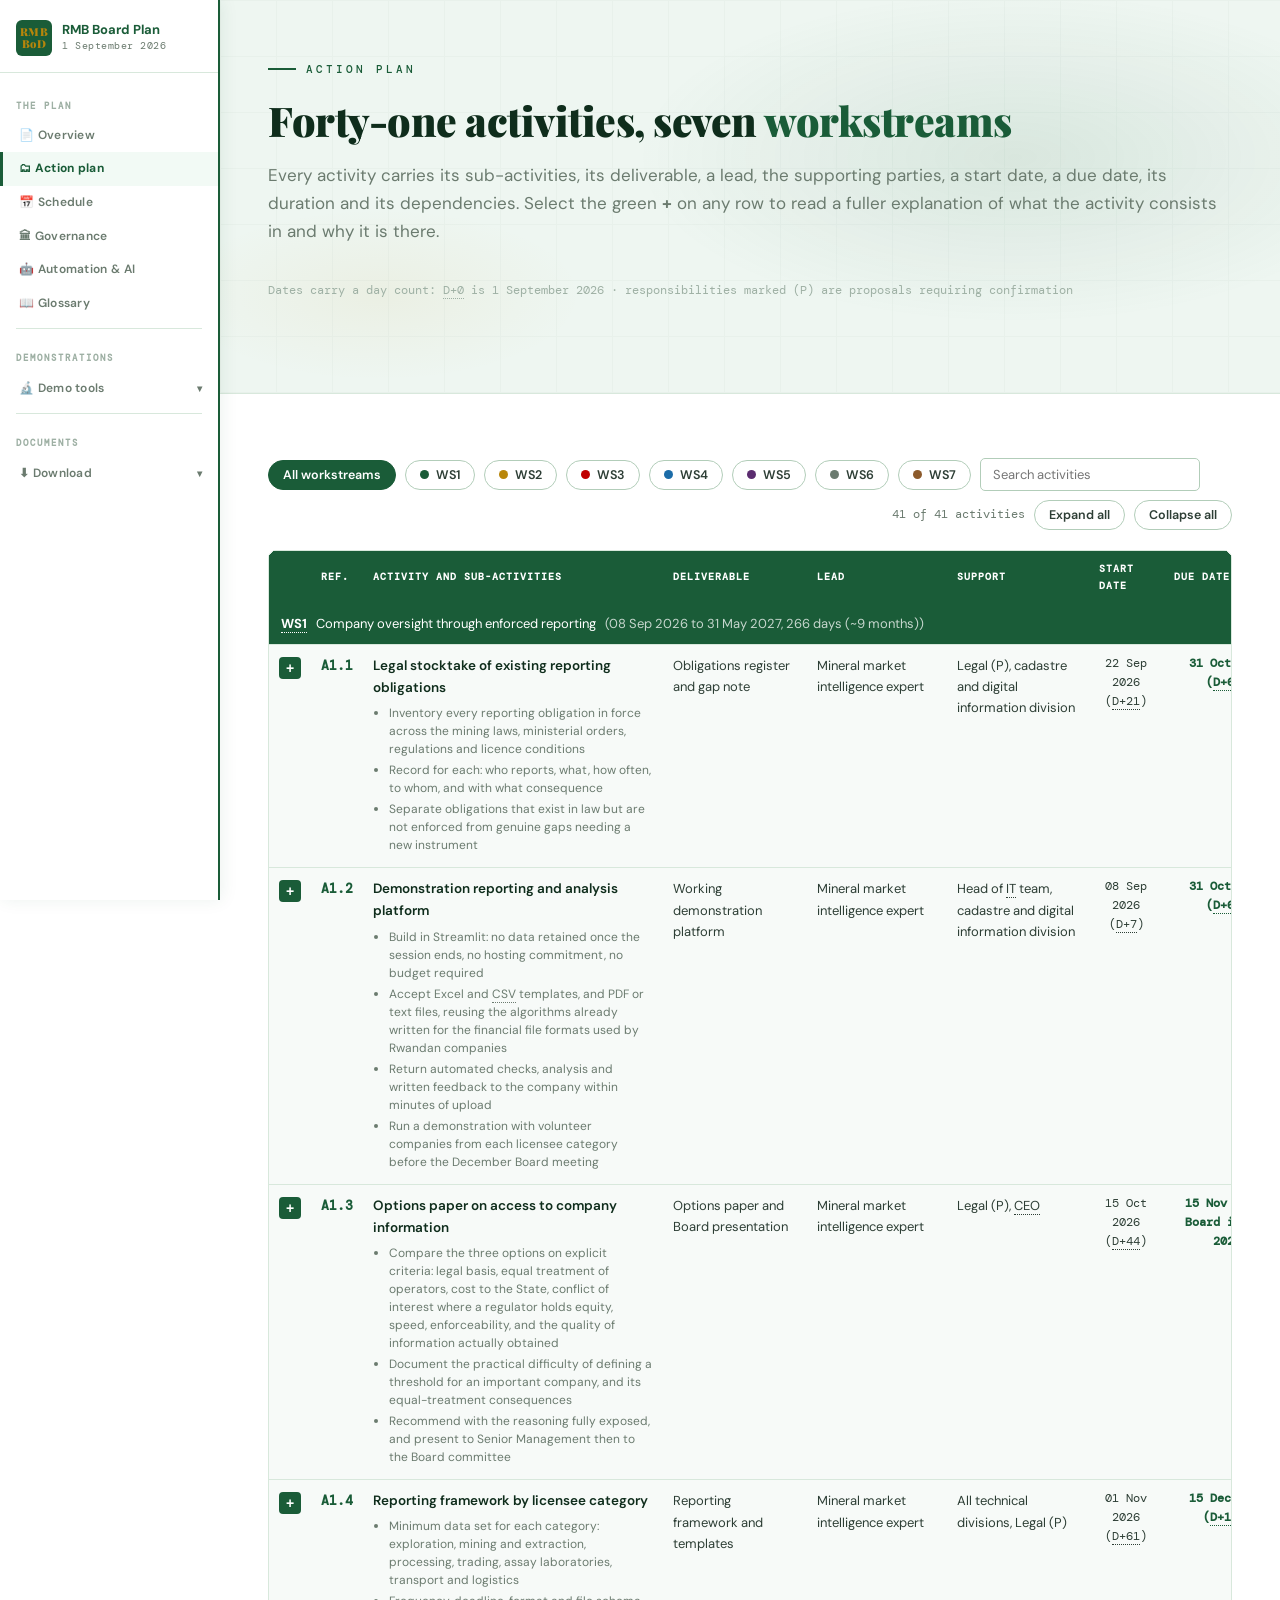
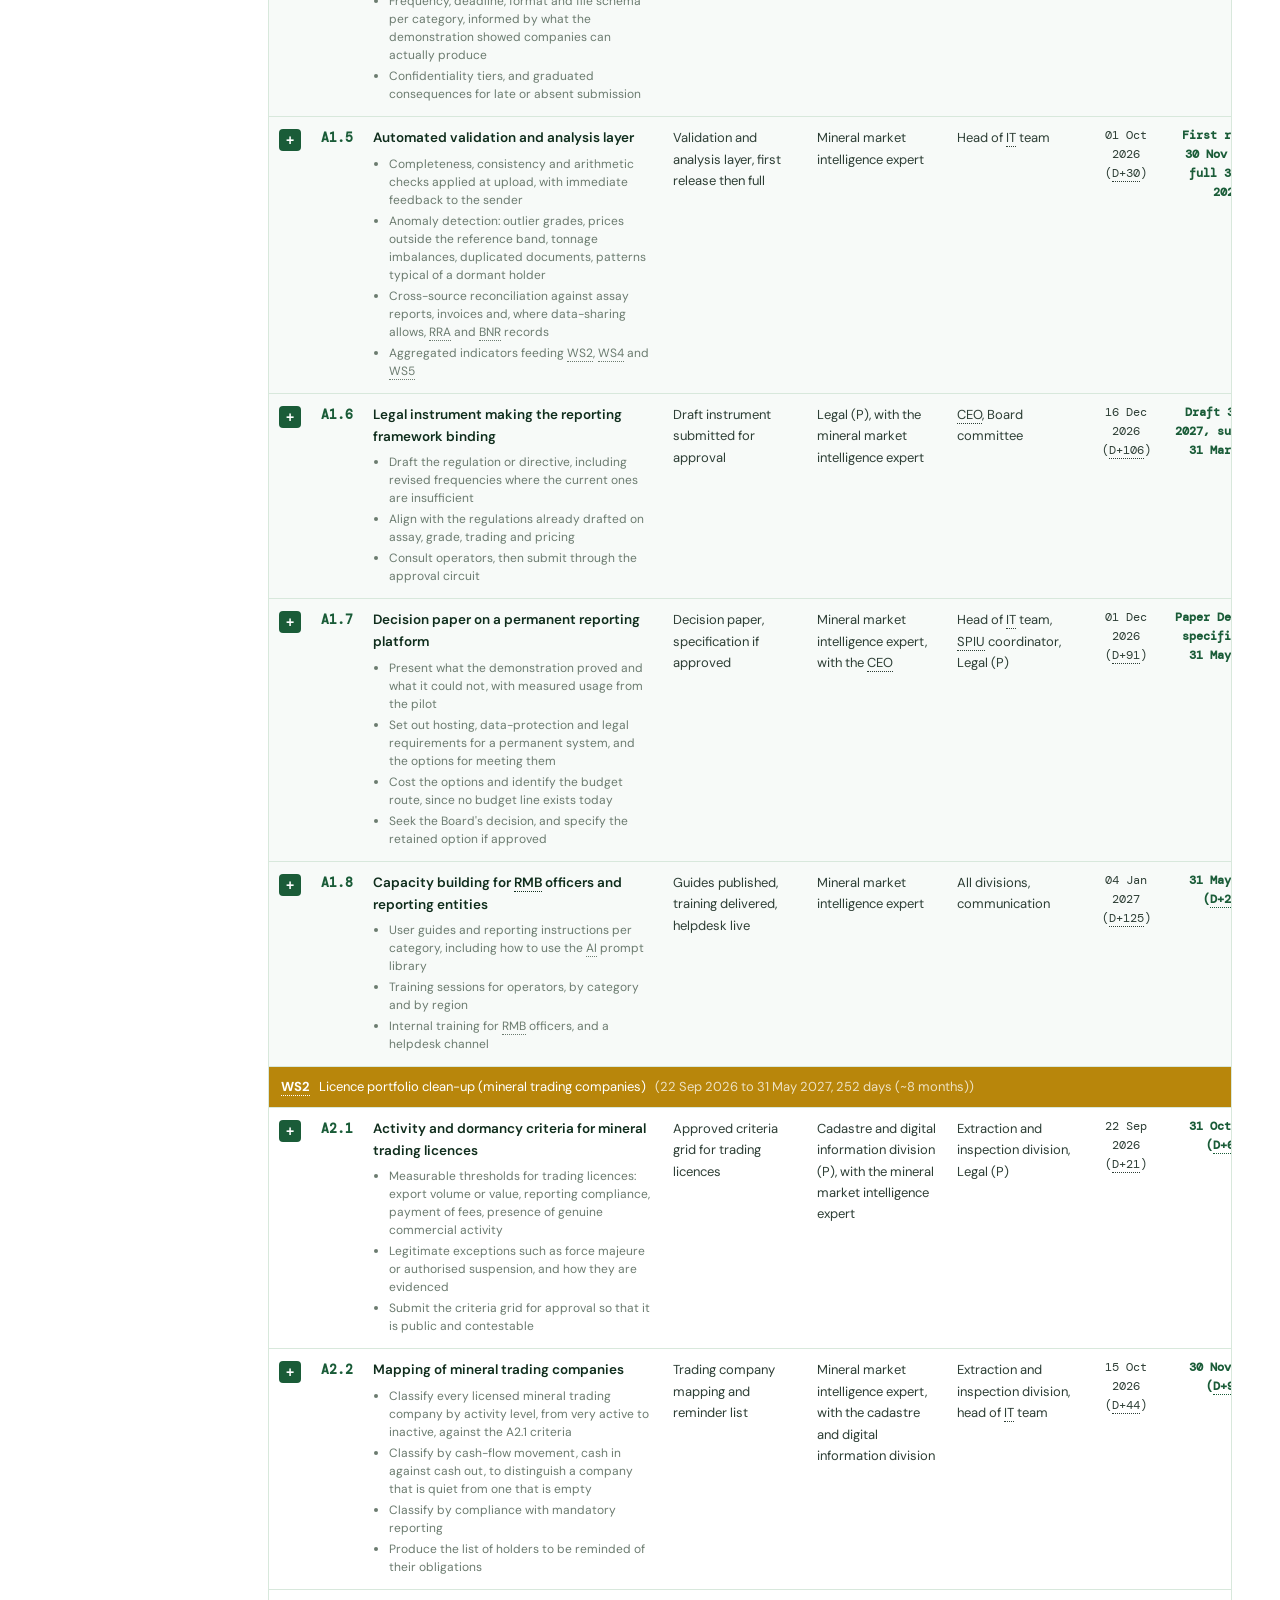
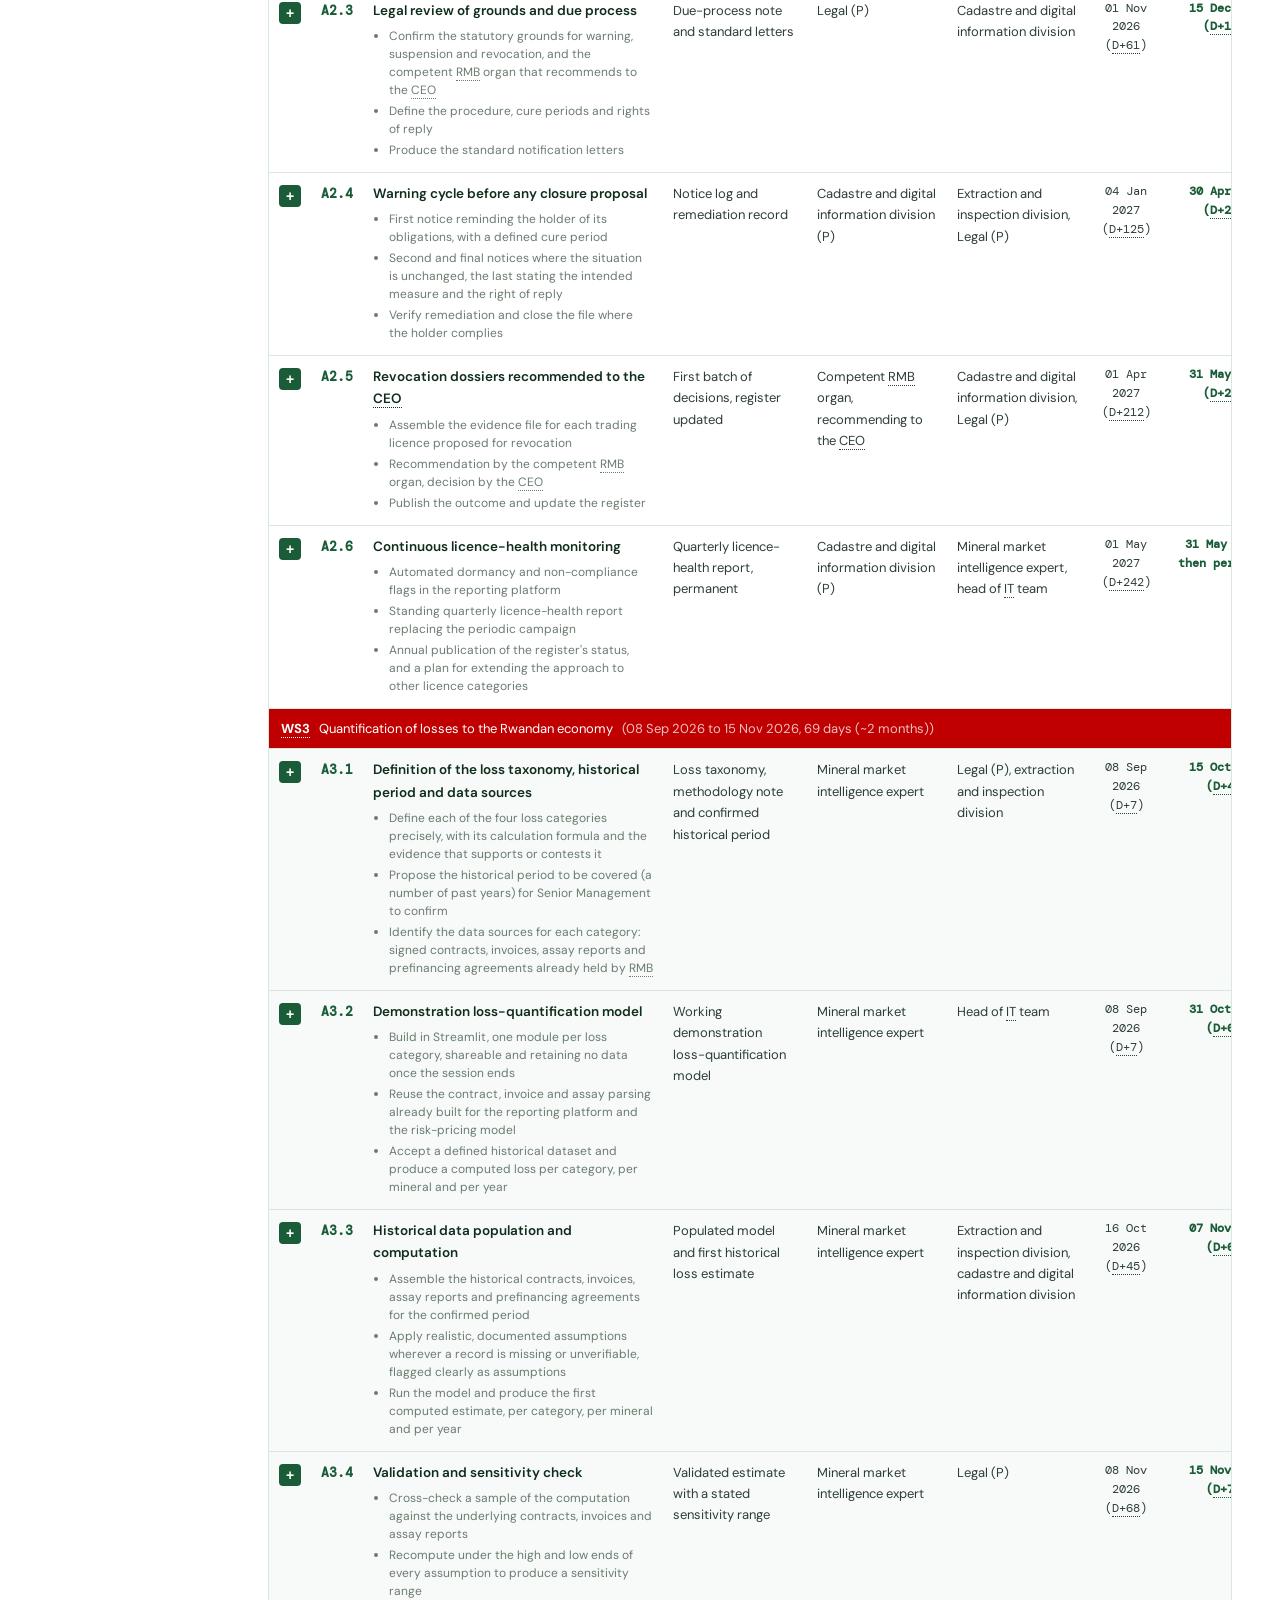
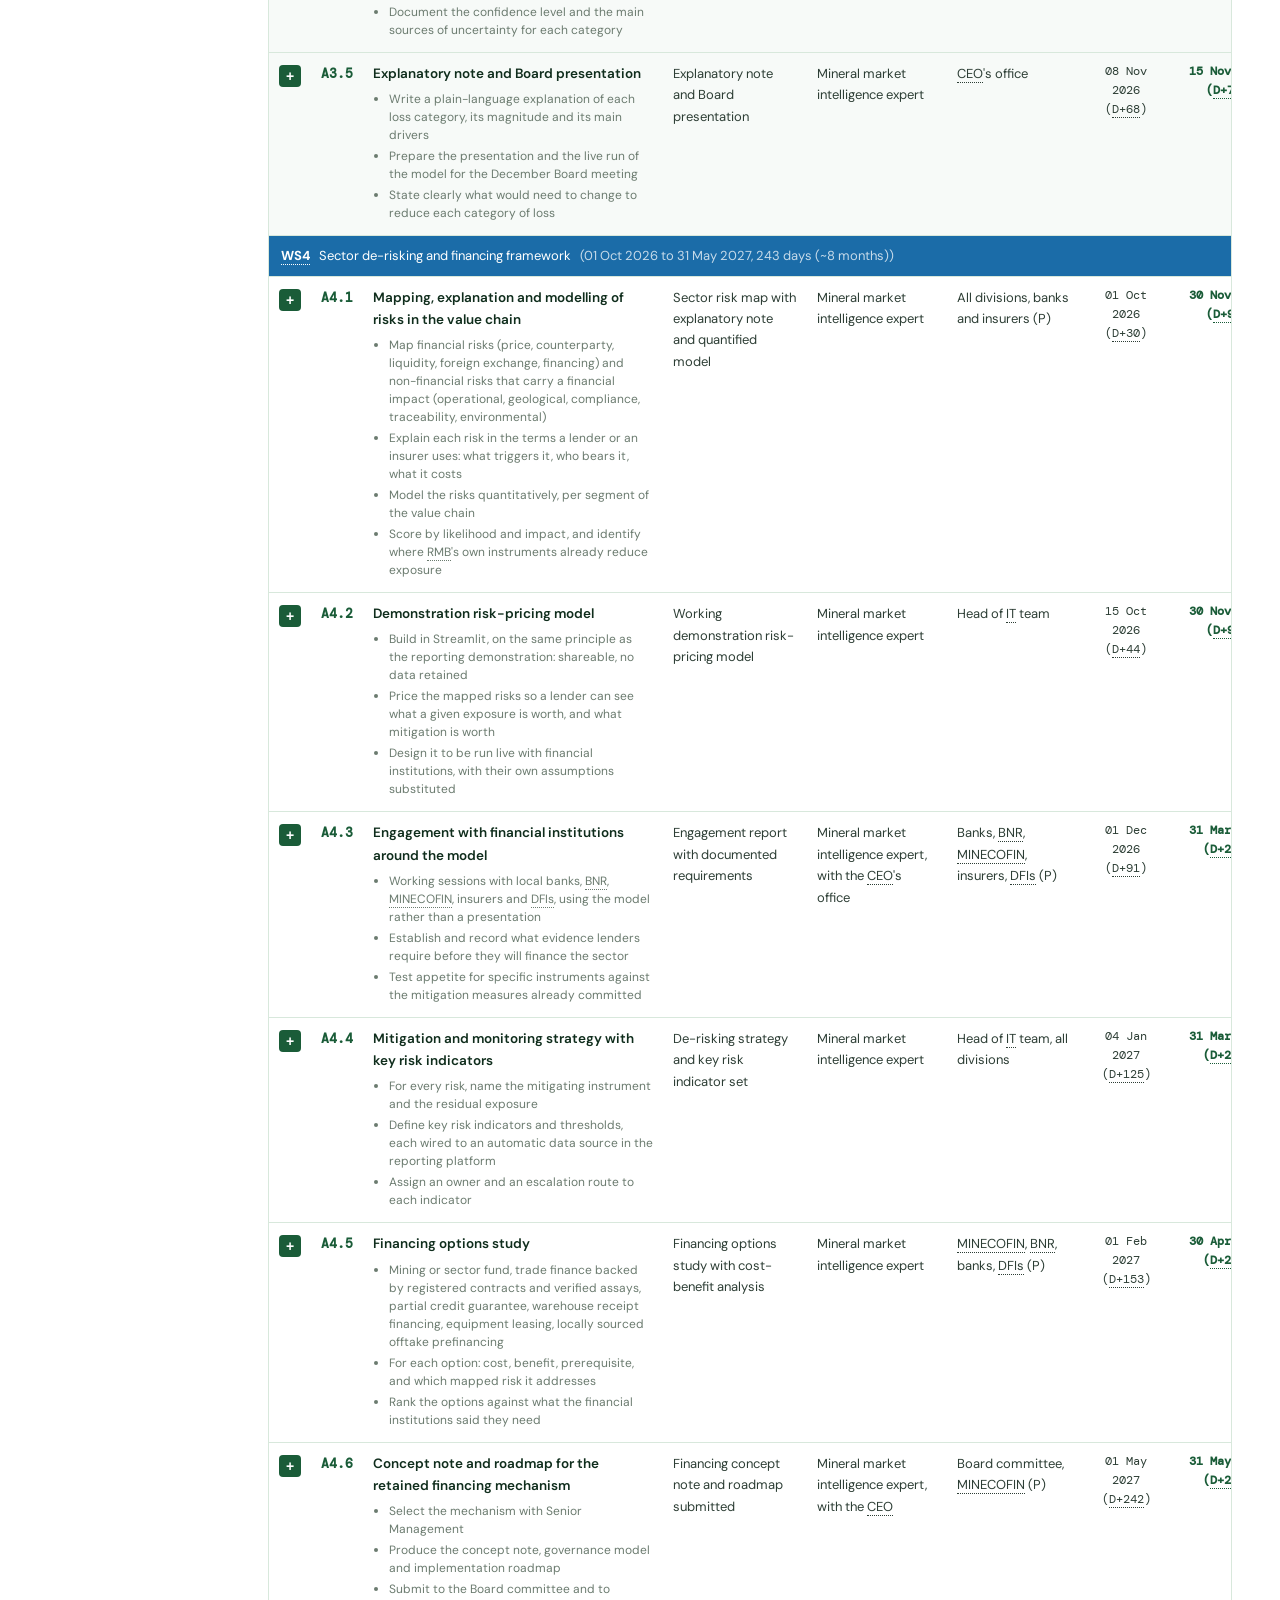
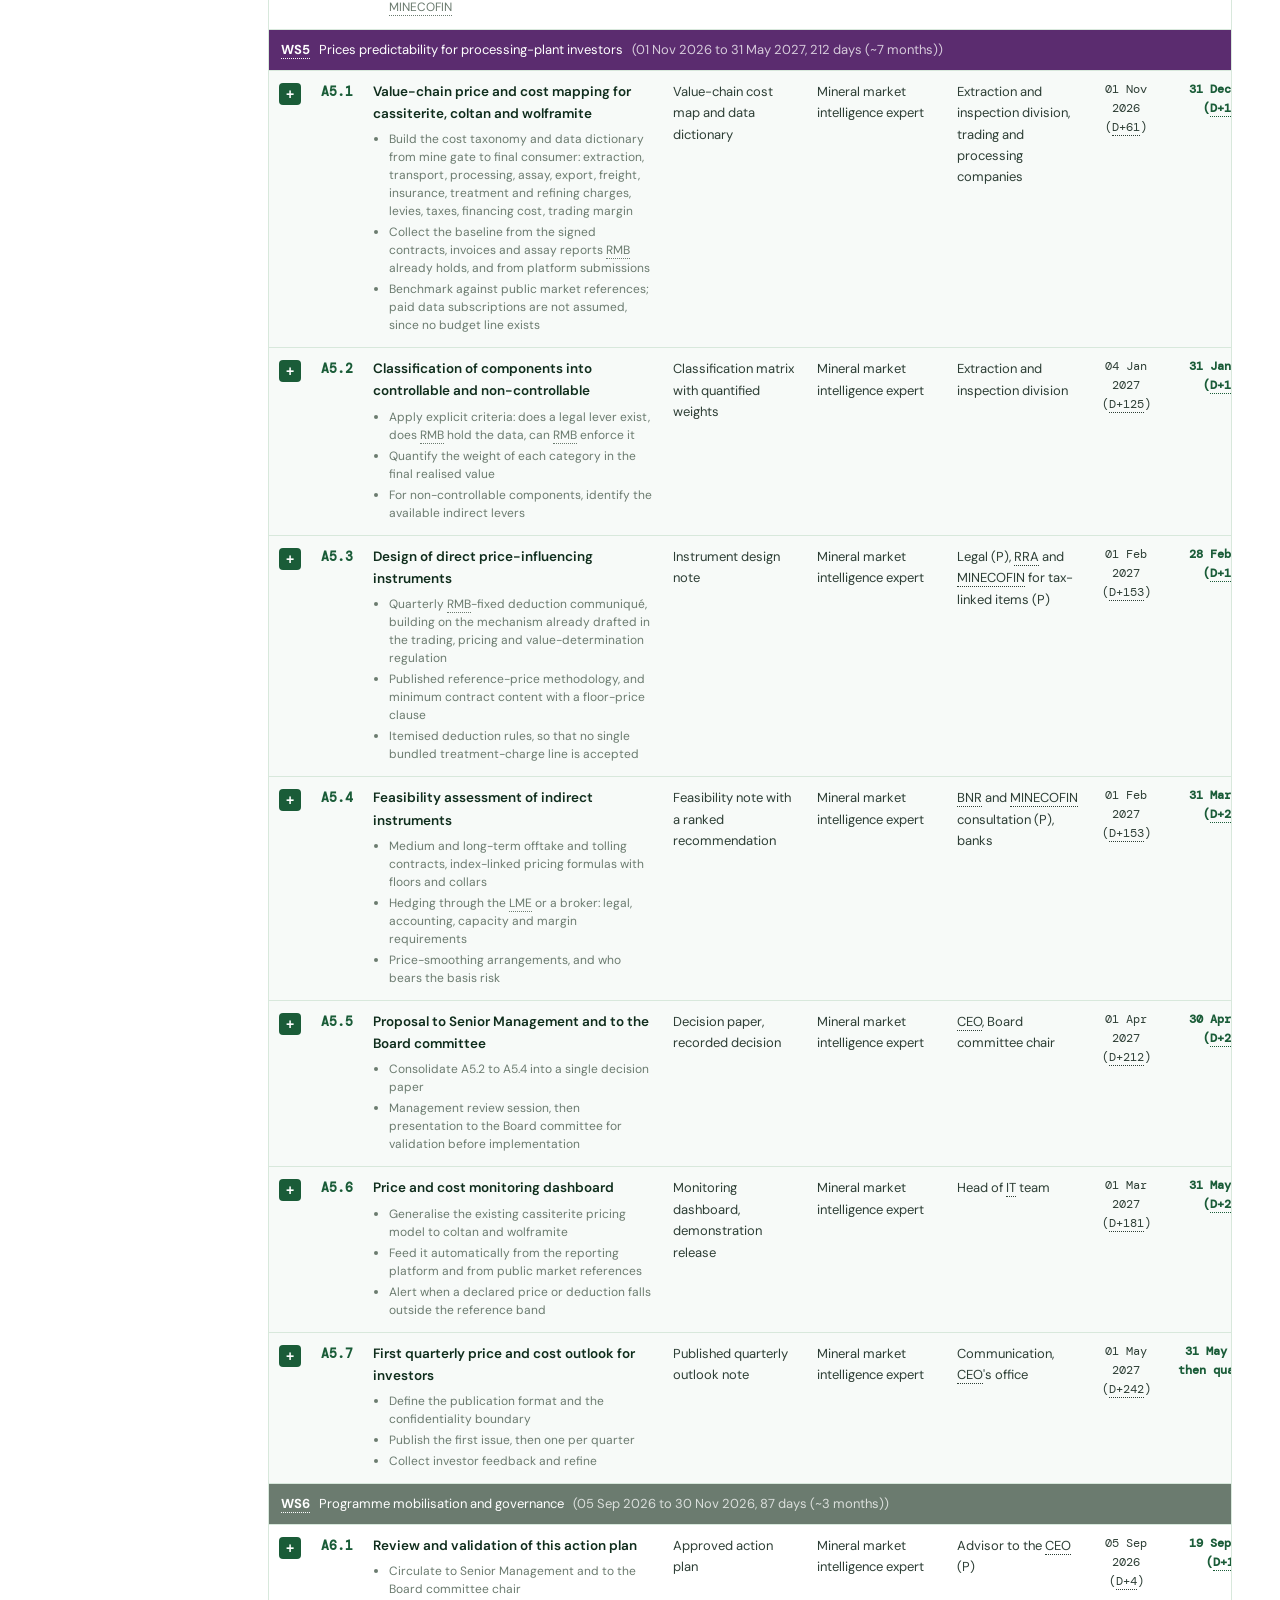
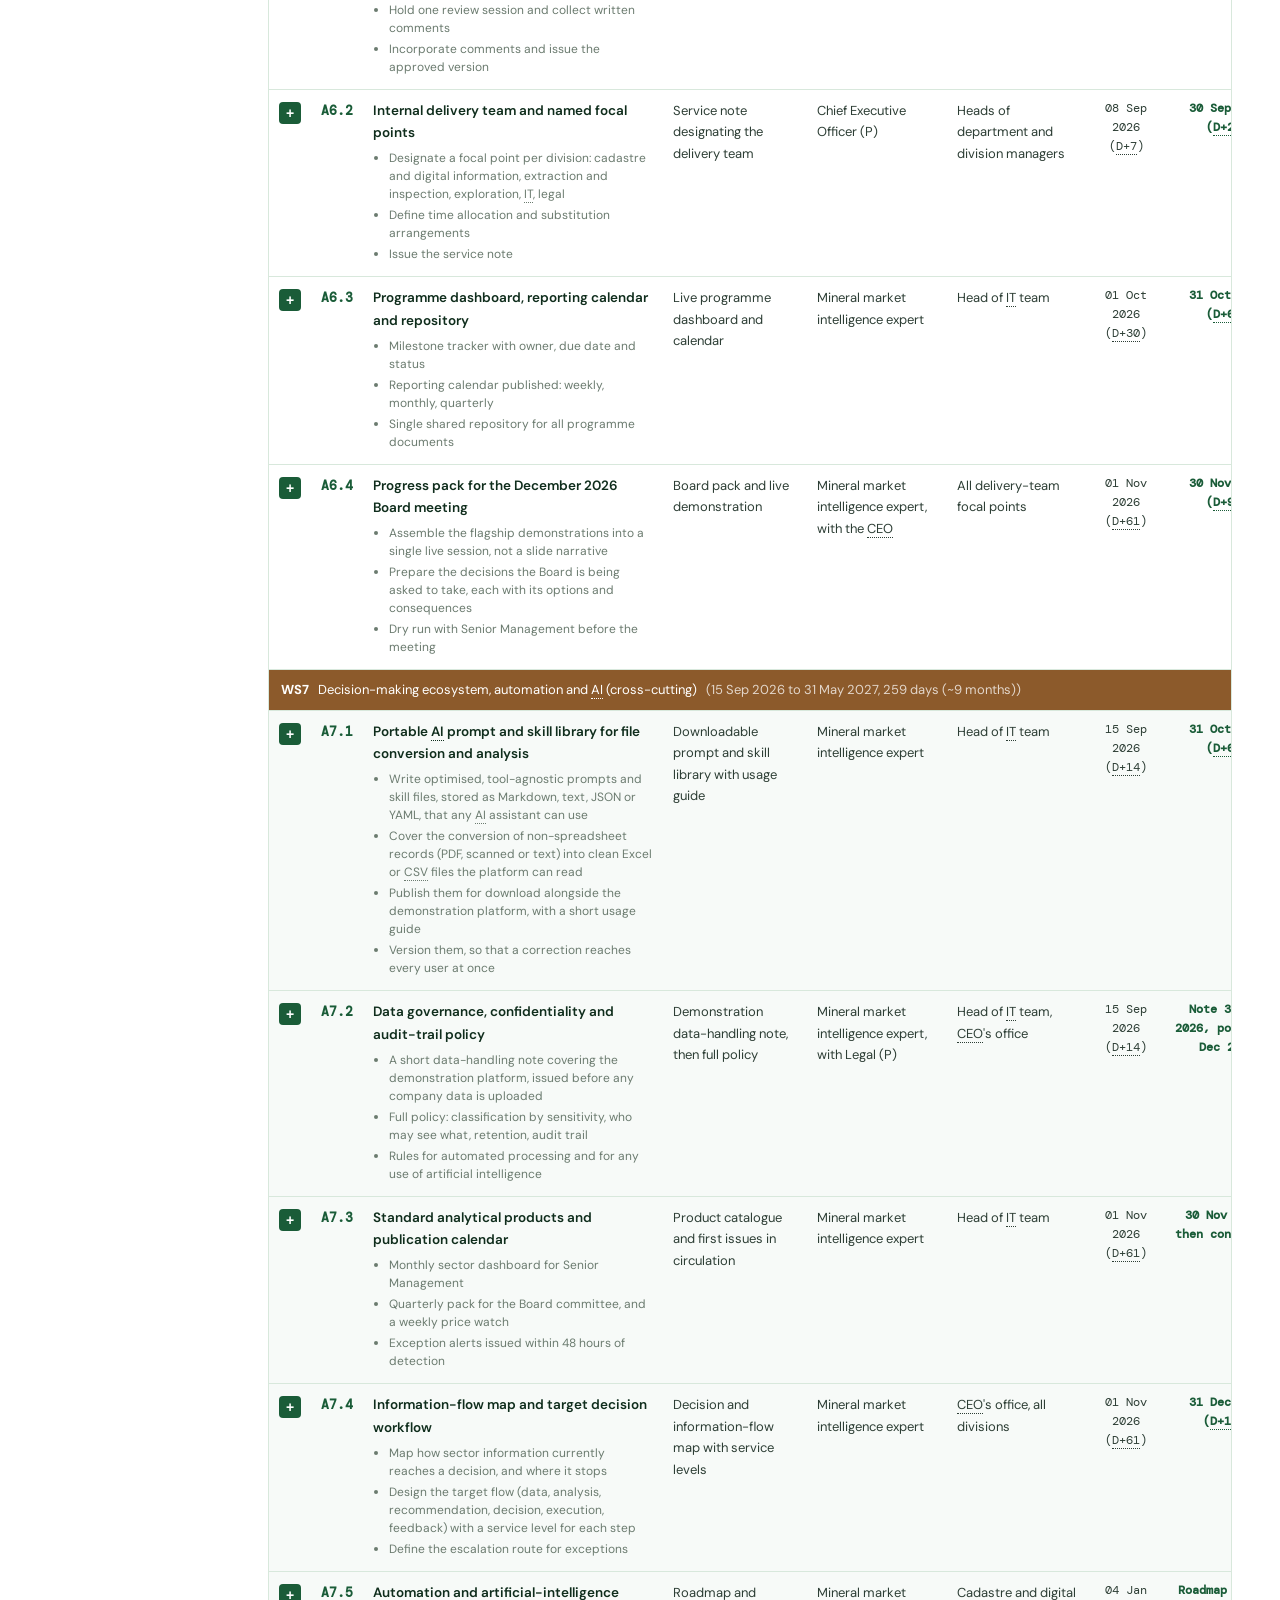
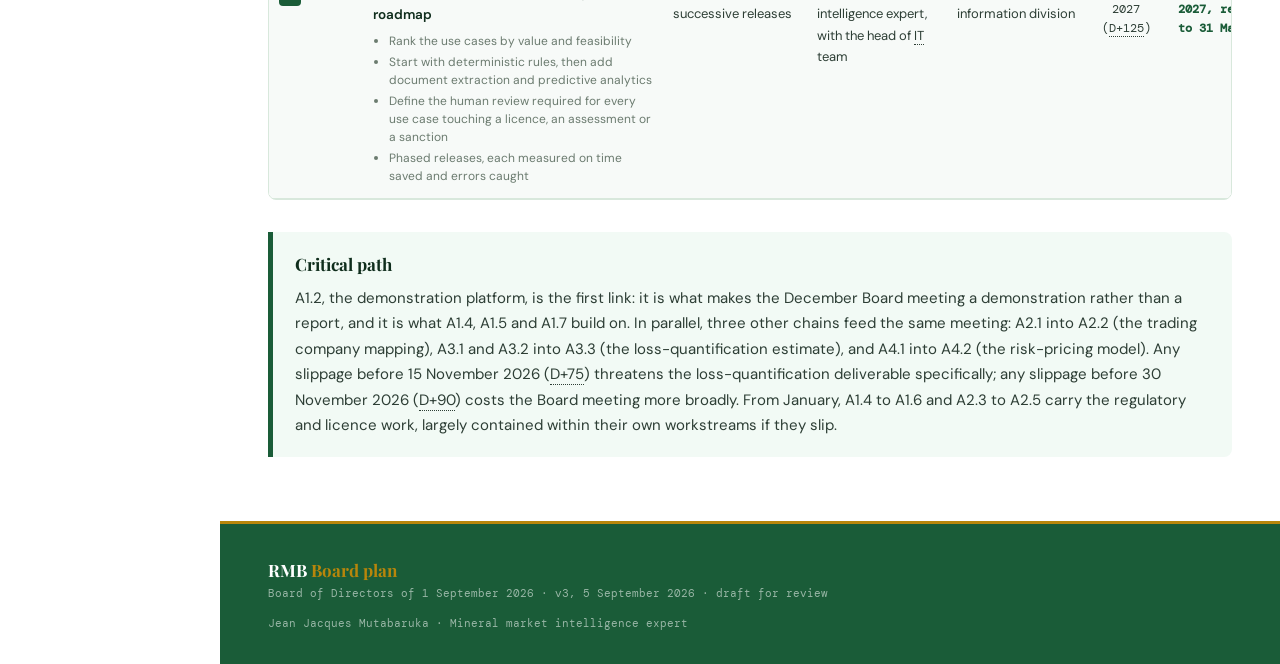
==== commit 496b2f10: "V4: 6th BoD request - losses quantification added V4: sixth Board requirement (loss quantification) " ====
--- a/action-plan.html
+++ b/action-plan.html
@@ -64,7 +64,7 @@
   <div class="hero-grid"></div>
   <div class="hero-content">
     <div class="eyebrow fade-up au-1">Action plan</div>
-    <h1 class="hero-title fade-up au-2" style="white-space:normal">Thirty-six activities, six <span class="accent">workstreams</span></h1>
+    <h1 class="hero-title fade-up au-2" style="white-space:normal">Forty-one activities, seven <span class="accent">workstreams</span></h1>
     <p class="hero-lead fade-up au-3">Every activity carries its sub-activities, its deliverable, a lead, the supporting parties, a start date, a due date, its duration and its dependencies. Select the green <strong>+</strong> on any row to read a fuller explanation of what the activity consists in and why it is there.</p>
     <p class="hero-meta fade-up au-4">Dates carry a day count: D+0 is 1 September 2026 · responsibilities marked (P) are proposals requiring confirmation</p>
     
@@ -74,7 +74,7 @@
 <div class="section">
   <div class="plan-controls">
     <button class="chip active" data-ws="all" onclick="wsFilter(this)">All workstreams</button>
-    <button class="chip" data-ws="WS1" onclick="wsFilter(this)" title="Company oversight through enforced reporting"><span class="dot" style="background:#1A5C38"></span>WS1</button><button class="chip" data-ws="WS2" onclick="wsFilter(this)" title="Licence portfolio clean-up (mineral trading companies)"><span class="dot" style="background:#B8860B"></span>WS2</button><button class="chip" data-ws="WS3" onclick="wsFilter(this)" title="Sector de-risking and financing framework"><span class="dot" style="background:#1B6CA8"></span>WS3</button><button class="chip" data-ws="WS4" onclick="wsFilter(this)" title="Prices predictability for processing-plant investors"><span class="dot" style="background:#5B2C6F"></span>WS4</button><button class="chip" data-ws="WS5" onclick="wsFilter(this)" title="Programme mobilisation and governance"><span class="dot" style="background:#6B7B6F"></span>WS5</button><button class="chip" data-ws="WS6" onclick="wsFilter(this)" title="Decision-making ecosystem, automation and AI (cross-cutting)"><span class="dot" style="background:#8C5A2B"></span>WS6</button>
+    <button class="chip" data-ws="WS1" onclick="wsFilter(this)" title="Company oversight through enforced reporting"><span class="dot" style="background:#1A5C38"></span>WS1</button><button class="chip" data-ws="WS2" onclick="wsFilter(this)" title="Licence portfolio clean-up (mineral trading companies)"><span class="dot" style="background:#B8860B"></span>WS2</button><button class="chip" data-ws="WS3" onclick="wsFilter(this)" title="Quantification of losses to the Rwandan economy"><span class="dot" style="background:#C00000"></span>WS3</button><button class="chip" data-ws="WS4" onclick="wsFilter(this)" title="Sector de-risking and financing framework"><span class="dot" style="background:#1B6CA8"></span>WS4</button><button class="chip" data-ws="WS5" onclick="wsFilter(this)" title="Prices predictability for processing-plant investors"><span class="dot" style="background:#5B2C6F"></span>WS5</button><button class="chip" data-ws="WS6" onclick="wsFilter(this)" title="Programme mobilisation and governance"><span class="dot" style="background:#6B7B6F"></span>WS6</button><button class="chip" data-ws="WS7" onclick="wsFilter(this)" title="Decision-making ecosystem, automation and AI (cross-cutting)"><span class="dot" style="background:#8C5A2B"></span>WS7</button>
     <input class="plan-search" id="plan-q" type="search" placeholder="Search activities" aria-label="Search activities" oninput="planSearch()">
     <span class="plan-count" id="plan-count"></span>
     <button class="chip" onclick="expandAll()">Expand all</button>
@@ -189,11 +189,11 @@
     <div><span>Depends on</span><b>A1.1, A1.2</b></div>
   </div>
 </div></td></tr>
-<tr class="act-row" data-ws="WS1" data-search="a1.5 automated validation and analysis layer completeness, consistency and arithmetic checks applied at upload, with immediate feedback to the sender anomaly detection: outlier grades, prices outside the reference band, tonnage imbalances, duplicated documents, patterns typical of a dormant holder cross-source reconciliation against assay reports, invoices and, where data-sharing allows, rra and bnr records aggregated indicators feeding ws2, ws3 and ws4 the layer that turns submitted files into findings without a person reading them. deterministic checks run at upload so the company corrects its own errors before the data enters rmb's systems. anomaly detection then flags what deserves a human look: grades inconsistent with the deposit, prices outside the reference band, tonnage that does not balance, documents that duplicate one another. cross-source reconciliation compares what a company declared in one channel against what it declared in another. the same engine feeds the licence work, the risk indicators and the price monitoring, which is why it is built once rather than three times. validation and analysis layer, first release then full mineral market intelligence expert head of it team">
+<tr class="act-row" data-ws="WS1" data-search="a1.5 automated validation and analysis layer completeness, consistency and arithmetic checks applied at upload, with immediate feedback to the sender anomaly detection: outlier grades, prices outside the reference band, tonnage imbalances, duplicated documents, patterns typical of a dormant holder cross-source reconciliation against assay reports, invoices and, where data-sharing allows, rra and bnr records aggregated indicators feeding ws2, ws4 and ws5 the layer that turns submitted files into findings without a person reading them. deterministic checks run at upload so the company corrects its own errors before the data enters rmb's systems. anomaly detection then flags what deserves a human look: grades inconsistent with the deposit, prices outside the reference band, tonnage that does not balance, documents that duplicate one another. cross-source reconciliation compares what a company declared in one channel against what it declared in another. the same engine feeds the licence work, the risk indicators and the price monitoring, which is why it is built once rather than three times. validation and analysis layer, first release then full mineral market intelligence expert head of it team">
   <td class="ctrl"><button class="xbtn" aria-expanded="false" aria-label="More detail" onclick="rowToggle(this)">+</button></td>
   <td class="c-ref">A1.5</td>
   <td class="c-act"><div class="act-title">Automated validation and analysis layer</div>
-    <ul class="act-subs"><li>Completeness, consistency and arithmetic checks applied at upload, with immediate feedback to the sender</li><li>Anomaly detection: outlier grades, prices outside the reference band, tonnage imbalances, duplicated documents, patterns typical of a dormant holder</li><li>Cross-source reconciliation against assay reports, invoices and, where data-sharing allows, RRA and BNR records</li><li>Aggregated indicators feeding WS2, WS3 and WS4</li></ul></td>
+    <ul class="act-subs"><li>Completeness, consistency and arithmetic checks applied at upload, with immediate feedback to the sender</li><li>Anomaly detection: outlier grades, prices outside the reference band, tonnage imbalances, duplicated documents, patterns typical of a dormant holder</li><li>Cross-source reconciliation against assay reports, invoices and, where data-sharing allows, RRA and BNR records</li><li>Aggregated indicators feeding WS2, WS4 and WS5</li></ul></td>
   <td>Validation and analysis layer, first release then full</td>
   <td>Mineral market intelligence expert</td>
   <td>Head of IT team</td>
@@ -449,11 +449,142 @@
     <div><span>Duration</span><b>31 days (~1 month)</b></div>
     <div><span>Depends on</span><b>A1.5, A2.5</b></div>
   </div>
-</div></td></tr><tr class="ws-row" data-ws="WS3"><td colspan="10" style="background:#1B6CA8">
-    <strong>WS3</strong> &nbsp; Sector de-risking and financing framework &nbsp; <span style="opacity:.75">(01 Oct 2026 to 31 May 2027, 243 days (~8 months))</span></td></tr>
-<tr class="act-row" data-ws="WS3" data-search="a3.1 mapping, explanation and modelling of risks in the value chain map financial risks (price, counterparty, liquidity, foreign exchange, financing) and non-financial risks that carry a financial impact (operational, geological, compliance, traceability, environmental) explain each risk in the terms a lender or an insurer uses: what triggers it, who bears it, what it costs model the risks quantitatively, per segment of the value chain score by likelihood and impact, and identify where rmb's own instruments already reduce exposure a december board deliverable. financing is not withheld from the sector because lenders dislike mining; it is withheld because the risks are undescribed, and an undescribed risk is priced as if it were the worst case. this activity maps the risks across the value chain, explains each one in the terms a lender or an insurer actually uses (what triggers it, who bears it, what it costs), and models it quantitatively per segment. it covers financial risks such as price, counterparty, liquidity and foreign exchange, and non-financial risks that carry a financial impact, such as operational, geological, compliance, traceability and environmental risk. it also identifies where rmb's own instruments already reduce exposure, which is often more than the market assumes. sector risk map with explanatory note and quantified model mineral market intelligence expert all divisions, banks and insurers (p)">
+</div></td></tr><tr class="ws-row" data-ws="WS3"><td colspan="10" style="background:#C00000">
+    <strong>WS3</strong> &nbsp; Quantification of losses to the Rwandan economy &nbsp; <span style="opacity:.75">(08 Sep 2026 to 15 Nov 2026, 69 days (~2 months))</span></td></tr>
+<tr class="act-row" data-ws="WS3" data-search="a3.1 definition of the loss taxonomy, historical period and data sources define each of the four loss categories precisely, with its calculation formula and the evidence that supports or contests it propose the historical period to be covered (a number of past years) for senior management to confirm identify the data sources for each category: signed contracts, invoices, assay reports and prefinancing agreements already held by rmb before any number is produced, the four categories the board named need a precise, defensible definition, because 'losses' is otherwise a word anyone can dispute. payability loss is defined against the treatment-charge terms actually stipulated in signed contracts, compared with a fair reference. penalty loss is defined as any deduction labelled a penalty without a stated, verifiable justification in the contract or the assay report. unpriced-content loss covers secondary elements genuinely present in a concentrate, such as tantalum in a cassiterite lot or niobium in a coltan lot, that were not assayed or paid for. prefinancing-interest loss is the interest actually paid on prefinancing arrangements, benchmarked against a reasonable cost of capital. this activity also proposes the historical period to be covered, since 'a given period' in the board's request needs a number of years fixed before data collection can start. loss taxonomy, methodology note and confirmed historical period mineral market intelligence expert legal (p), extraction and inspection division">
   <td class="ctrl"><button class="xbtn" aria-expanded="false" aria-label="More detail" onclick="rowToggle(this)">+</button></td>
   <td class="c-ref">A3.1</td>
+  <td class="c-act"><div class="act-title">Definition of the loss taxonomy, historical period and data sources</div>
+    <ul class="act-subs"><li>Define each of the four loss categories precisely, with its calculation formula and the evidence that supports or contests it</li><li>Propose the historical period to be covered (a number of past years) for Senior Management to confirm</li><li>Identify the data sources for each category: signed contracts, invoices, assay reports and prefinancing agreements already held by RMB</li></ul></td>
+  <td>Loss taxonomy, methodology note and confirmed historical period</td>
+  <td>Mineral market intelligence expert</td>
+  <td>Legal (P), extraction and inspection division</td>
+  <td class="c-num">08 Sep 2026 (D+7)</td>
+  <td class="c-num c-due">15 Oct 2026 (D+44)</td>
+  <td class="c-num">38 days (~1 month)</td>
+  <td class="c-num">none</td>
+</tr>
+<tr class="detail-row" data-ws="WS3"><td colspan="10"><div class="detail-inner">
+  <div class="detail-lab">What this activity consists in</div>
+  <p>Before any number is produced, the four categories the Board named need a precise, defensible definition, because 'losses' is otherwise a word anyone can dispute. Payability loss is defined against the treatment-charge terms actually stipulated in signed contracts, compared with a fair reference. Penalty loss is defined as any deduction labelled a penalty without a stated, verifiable justification in the contract or the assay report. Unpriced-content loss covers secondary elements genuinely present in a concentrate, such as tantalum in a cassiterite lot or niobium in a coltan lot, that were not assayed or paid for. Prefinancing-interest loss is the interest actually paid on prefinancing arrangements, benchmarked against a reasonable cost of capital. This activity also proposes the historical period to be covered, since 'a given period' in the Board's request needs a number of years fixed before data collection can start.</p>
+  <div class="detail-kv">
+    <div><span>Deliverable</span><b>Loss taxonomy, methodology note and confirmed historical period</b></div>
+    <div><span>Lead</span><b>Mineral market intelligence expert</b></div>
+    <div><span>Support</span><b>Legal (P), extraction and inspection division</b></div>
+    <div><span>Starts</span><b>08 Sep 2026 (D+7)</b></div>
+    <div><span>Ends</span><b>15 Oct 2026 (D+44)</b></div>
+    <div><span>Duration</span><b>38 days (~1 month)</b></div>
+    <div><span>Depends on</span><b>none</b></div>
+  </div>
+</div></td></tr>
+<tr class="act-row" data-ws="WS3" data-search="a3.2 demonstration loss-quantification model build in streamlit, one module per loss category, shareable and retaining no data once the session ends reuse the contract, invoice and assay parsing already built for the reporting platform and the risk-pricing model accept a defined historical dataset and produce a computed loss per category, per mineral and per year built on the same principle as the other demonstrations: a streamlit tool, shareable, retaining nothing, requiring no budget or hosting decision. four modules, one per loss category, so a user can see each source of loss separately as well as combined. where the underlying methods already exist, from the risk-pricing work in ws4 and the price-reference work in ws5, they are reused rather than rebuilt, and the contract and invoice parsing is the same engine that serves the reporting platform in ws1, so that one parsing layer feeds every model rather than three different ones. working demonstration loss-quantification model mineral market intelligence expert head of it team">
+  <td class="ctrl"><button class="xbtn" aria-expanded="false" aria-label="More detail" onclick="rowToggle(this)">+</button></td>
+  <td class="c-ref">A3.2</td>
+  <td class="c-act"><div class="act-title">Demonstration loss-quantification model</div>
+    <ul class="act-subs"><li>Build in Streamlit, one module per loss category, shareable and retaining no data once the session ends</li><li>Reuse the contract, invoice and assay parsing already built for the reporting platform and the risk-pricing model</li><li>Accept a defined historical dataset and produce a computed loss per category, per mineral and per year</li></ul></td>
+  <td>Working demonstration loss-quantification model</td>
+  <td>Mineral market intelligence expert</td>
+  <td>Head of IT team</td>
+  <td class="c-num">08 Sep 2026 (D+7)</td>
+  <td class="c-num c-due">31 Oct 2026 (D+60)</td>
+  <td class="c-num">54 days (~2 months)</td>
+  <td class="c-num">none</td>
+</tr>
+<tr class="detail-row" data-ws="WS3"><td colspan="10"><div class="detail-inner">
+  <div class="detail-lab">What this activity consists in</div>
+  <p>Built on the same principle as the other demonstrations: a Streamlit tool, shareable, retaining nothing, requiring no budget or hosting decision. Four modules, one per loss category, so a user can see each source of loss separately as well as combined. Where the underlying methods already exist, from the risk-pricing work in WS4 and the price-reference work in WS5, they are reused rather than rebuilt, and the contract and invoice parsing is the same engine that serves the reporting platform in WS1, so that one parsing layer feeds every model rather than three different ones.</p>
+  <div class="detail-kv">
+    <div><span>Deliverable</span><b>Working demonstration loss-quantification model</b></div>
+    <div><span>Lead</span><b>Mineral market intelligence expert</b></div>
+    <div><span>Support</span><b>Head of IT team</b></div>
+    <div><span>Starts</span><b>08 Sep 2026 (D+7)</b></div>
+    <div><span>Ends</span><b>31 Oct 2026 (D+60)</b></div>
+    <div><span>Duration</span><b>54 days (~2 months)</b></div>
+    <div><span>Depends on</span><b>none</b></div>
+  </div>
+</div></td></tr>
+<tr class="act-row" data-ws="WS3" data-search="a3.3 historical data population and computation assemble the historical contracts, invoices, assay reports and prefinancing agreements for the confirmed period apply realistic, documented assumptions wherever a record is missing or unverifiable, flagged clearly as assumptions run the model and produce the first computed estimate, per category, per mineral and per year the taxonomy and the tool are only as good as what feeds them. this activity gathers the signed contracts, invoices, assay reports and prefinancing agreements covering the confirmed historical period, and runs the model against them. where a document is missing or a figure cannot be verified, a realistic assumption is used instead of leaving a gap, and every assumption is recorded and flagged as such rather than presented as fact, so that the resulting estimate can be defended line by line. populated model and first historical loss estimate mineral market intelligence expert extraction and inspection division, cadastre and digital information division">
+  <td class="ctrl"><button class="xbtn" aria-expanded="false" aria-label="More detail" onclick="rowToggle(this)">+</button></td>
+  <td class="c-ref">A3.3</td>
+  <td class="c-act"><div class="act-title">Historical data population and computation</div>
+    <ul class="act-subs"><li>Assemble the historical contracts, invoices, assay reports and prefinancing agreements for the confirmed period</li><li>Apply realistic, documented assumptions wherever a record is missing or unverifiable, flagged clearly as assumptions</li><li>Run the model and produce the first computed estimate, per category, per mineral and per year</li></ul></td>
+  <td>Populated model and first historical loss estimate</td>
+  <td>Mineral market intelligence expert</td>
+  <td>Extraction and inspection division, cadastre and digital information division</td>
+  <td class="c-num">16 Oct 2026 (D+45)</td>
+  <td class="c-num c-due">07 Nov 2026 (D+67)</td>
+  <td class="c-num">23 days</td>
+  <td class="c-num">A3.1, A3.2</td>
+</tr>
+<tr class="detail-row" data-ws="WS3"><td colspan="10"><div class="detail-inner">
+  <div class="detail-lab">What this activity consists in</div>
+  <p>The taxonomy and the tool are only as good as what feeds them. This activity gathers the signed contracts, invoices, assay reports and prefinancing agreements covering the confirmed historical period, and runs the model against them. Where a document is missing or a figure cannot be verified, a realistic assumption is used instead of leaving a gap, and every assumption is recorded and flagged as such rather than presented as fact, so that the resulting estimate can be defended line by line.</p>
+  <div class="detail-kv">
+    <div><span>Deliverable</span><b>Populated model and first historical loss estimate</b></div>
+    <div><span>Lead</span><b>Mineral market intelligence expert</b></div>
+    <div><span>Support</span><b>Extraction and inspection division, cadastre and digital information division</b></div>
+    <div><span>Starts</span><b>16 Oct 2026 (D+45)</b></div>
+    <div><span>Ends</span><b>07 Nov 2026 (D+67)</b></div>
+    <div><span>Duration</span><b>23 days</b></div>
+    <div><span>Depends on</span><b>A3.1, A3.2</b></div>
+  </div>
+</div></td></tr>
+<tr class="act-row" data-ws="WS3" data-search="a3.4 validation and sensitivity check cross-check a sample of the computation against the underlying contracts, invoices and assay reports recompute under the high and low ends of every assumption to produce a sensitivity range document the confidence level and the main sources of uncertainty for each category a single headline number invites the question of how sure rmb is of it. a sample of the computation is cross-checked line by line against the underlying contracts and assay reports, and the model is run again under the high and low ends of every assumption, so that the estimate is presented as a defensible range rather than a false-precision figure. this is what makes the number survive scrutiny in front of the board and, if it goes further, in front of a company that disputes it. validated estimate with a stated sensitivity range mineral market intelligence expert legal (p)">
+  <td class="ctrl"><button class="xbtn" aria-expanded="false" aria-label="More detail" onclick="rowToggle(this)">+</button></td>
+  <td class="c-ref">A3.4</td>
+  <td class="c-act"><div class="act-title">Validation and sensitivity check</div>
+    <ul class="act-subs"><li>Cross-check a sample of the computation against the underlying contracts, invoices and assay reports</li><li>Recompute under the high and low ends of every assumption to produce a sensitivity range</li><li>Document the confidence level and the main sources of uncertainty for each category</li></ul></td>
+  <td>Validated estimate with a stated sensitivity range</td>
+  <td>Mineral market intelligence expert</td>
+  <td>Legal (P)</td>
+  <td class="c-num">08 Nov 2026 (D+68)</td>
+  <td class="c-num c-due">15 Nov 2026 (D+75)</td>
+  <td class="c-num">8 days</td>
+  <td class="c-num">A3.3</td>
+</tr>
+<tr class="detail-row" data-ws="WS3"><td colspan="10"><div class="detail-inner">
+  <div class="detail-lab">What this activity consists in</div>
+  <p>A single headline number invites the question of how sure RMB is of it. A sample of the computation is cross-checked line by line against the underlying contracts and assay reports, and the model is run again under the high and low ends of every assumption, so that the estimate is presented as a defensible range rather than a false-precision figure. This is what makes the number survive scrutiny in front of the Board and, if it goes further, in front of a company that disputes it.</p>
+  <div class="detail-kv">
+    <div><span>Deliverable</span><b>Validated estimate with a stated sensitivity range</b></div>
+    <div><span>Lead</span><b>Mineral market intelligence expert</b></div>
+    <div><span>Support</span><b>Legal (P)</b></div>
+    <div><span>Starts</span><b>08 Nov 2026 (D+68)</b></div>
+    <div><span>Ends</span><b>15 Nov 2026 (D+75)</b></div>
+    <div><span>Duration</span><b>8 days</b></div>
+    <div><span>Depends on</span><b>A3.3</b></div>
+  </div>
+</div></td></tr>
+<tr class="act-row" data-ws="WS3" data-search="a3.5 explanatory note and board presentation write a plain-language explanation of each loss category, its magnitude and its main drivers prepare the presentation and the live run of the model for the december board meeting state clearly what would need to change to reduce each category of loss a number without an explanation invites more argument than agreement. this note sets out, in plain language, what each of the four categories means, how large it is, what mainly drives it, and what could realistically be done about it, so the board can discuss the substance rather than the arithmetic. it is presented alongside the live model at the december meeting, in the same session as the other demonstrations. explanatory note and board presentation mineral market intelligence expert ceo's office">
+  <td class="ctrl"><button class="xbtn" aria-expanded="false" aria-label="More detail" onclick="rowToggle(this)">+</button></td>
+  <td class="c-ref">A3.5</td>
+  <td class="c-act"><div class="act-title">Explanatory note and Board presentation</div>
+    <ul class="act-subs"><li>Write a plain-language explanation of each loss category, its magnitude and its main drivers</li><li>Prepare the presentation and the live run of the model for the December Board meeting</li><li>State clearly what would need to change to reduce each category of loss</li></ul></td>
+  <td>Explanatory note and Board presentation</td>
+  <td>Mineral market intelligence expert</td>
+  <td>CEO's office</td>
+  <td class="c-num">08 Nov 2026 (D+68)</td>
+  <td class="c-num c-due">15 Nov 2026 (D+75)</td>
+  <td class="c-num">8 days</td>
+  <td class="c-num">A3.4</td>
+</tr>
+<tr class="detail-row" data-ws="WS3"><td colspan="10"><div class="detail-inner">
+  <div class="detail-lab">What this activity consists in</div>
+  <p>A number without an explanation invites more argument than agreement. This note sets out, in plain language, what each of the four categories means, how large it is, what mainly drives it, and what could realistically be done about it, so the Board can discuss the substance rather than the arithmetic. It is presented alongside the live model at the December meeting, in the same session as the other demonstrations.</p>
+  <div class="detail-kv">
+    <div><span>Deliverable</span><b>Explanatory note and Board presentation</b></div>
+    <div><span>Lead</span><b>Mineral market intelligence expert</b></div>
+    <div><span>Support</span><b>CEO's office</b></div>
+    <div><span>Starts</span><b>08 Nov 2026 (D+68)</b></div>
+    <div><span>Ends</span><b>15 Nov 2026 (D+75)</b></div>
+    <div><span>Duration</span><b>8 days</b></div>
+    <div><span>Depends on</span><b>A3.4</b></div>
+  </div>
+</div></td></tr><tr class="ws-row" data-ws="WS4"><td colspan="10" style="background:#1B6CA8">
+    <strong>WS4</strong> &nbsp; Sector de-risking and financing framework &nbsp; <span style="opacity:.75">(01 Oct 2026 to 31 May 2027, 243 days (~8 months))</span></td></tr>
+<tr class="act-row" data-ws="WS4" data-search="a4.1 mapping, explanation and modelling of risks in the value chain map financial risks (price, counterparty, liquidity, foreign exchange, financing) and non-financial risks that carry a financial impact (operational, geological, compliance, traceability, environmental) explain each risk in the terms a lender or an insurer uses: what triggers it, who bears it, what it costs model the risks quantitatively, per segment of the value chain score by likelihood and impact, and identify where rmb's own instruments already reduce exposure a december board deliverable. financing is not withheld from the sector because lenders dislike mining; it is withheld because the risks are undescribed, and an undescribed risk is priced as if it were the worst case. this activity maps the risks across the value chain, explains each one in the terms a lender or an insurer actually uses (what triggers it, who bears it, what it costs), and models it quantitatively per segment. it covers financial risks such as price, counterparty, liquidity and foreign exchange, and non-financial risks that carry a financial impact, such as operational, geological, compliance, traceability and environmental risk. it also identifies where rmb's own instruments already reduce exposure, which is often more than the market assumes. sector risk map with explanatory note and quantified model mineral market intelligence expert all divisions, banks and insurers (p)">
+  <td class="ctrl"><button class="xbtn" aria-expanded="false" aria-label="More detail" onclick="rowToggle(this)">+</button></td>
+  <td class="c-ref">A4.1</td>
   <td class="c-act"><div class="act-title">Mapping, explanation and modelling of risks in the value chain</div>
     <ul class="act-subs"><li>Map financial risks (price, counterparty, liquidity, foreign exchange, financing) and non-financial risks that carry a financial impact (operational, geological, compliance, traceability, environmental)</li><li>Explain each risk in the terms a lender or an insurer uses: what triggers it, who bears it, what it costs</li><li>Model the risks quantitatively, per segment of the value chain</li><li>Score by likelihood and impact, and identify where RMB's own instruments already reduce exposure</li></ul></td>
   <td>Sector risk map with explanatory note and quantified model</td>
@@ -464,7 +595,7 @@
   <td class="c-num">61 days (~2 months)</td>
   <td class="c-num">none</td>
 </tr>
-<tr class="detail-row" data-ws="WS3"><td colspan="10"><div class="detail-inner">
+<tr class="detail-row" data-ws="WS4"><td colspan="10"><div class="detail-inner">
   <div class="detail-lab">What this activity consists in</div>
   <p>A December Board deliverable. Financing is not withheld from the sector because lenders dislike mining; it is withheld because the risks are undescribed, and an undescribed risk is priced as if it were the worst case. This activity maps the risks across the value chain, explains each one in the terms a lender or an insurer actually uses (what triggers it, who bears it, what it costs), and models it quantitatively per segment. It covers financial risks such as price, counterparty, liquidity and foreign exchange, and non-financial risks that carry a financial impact, such as operational, geological, compliance, traceability and environmental risk. It also identifies where RMB's own instruments already reduce exposure, which is often more than the market assumes.</p>
   <div class="detail-kv">
@@ -477,9 +608,9 @@
     <div><span>Depends on</span><b>none</b></div>
   </div>
 </div></td></tr>
-<tr class="act-row" data-ws="WS3" data-search="a3.2 demonstration risk-pricing model build in streamlit, on the same principle as the reporting demonstration: shareable, no data retained price the mapped risks so a lender can see what a given exposure is worth, and what mitigation is worth design it to be run live with financial institutions, with their own assumptions substituted built on the same principle as the reporting demonstration: shareable, quick to build, retaining nothing. its job is to make a meeting with a bank a different kind of meeting. instead of rmb asserting that the sector is financeable, the model is run live, the bank substitutes its own assumptions, and the conversation moves to what a given exposure is worth and what specific mitigation is worth. a number that a lender helped produce is far harder to dismiss than a number presented to them. working demonstration risk-pricing model mineral market intelligence expert head of it team">
-  <td class="ctrl"><button class="xbtn" aria-expanded="false" aria-label="More detail" onclick="rowToggle(this)">+</button></td>
-  <td class="c-ref">A3.2</td>
+<tr class="act-row" data-ws="WS4" data-search="a4.2 demonstration risk-pricing model build in streamlit, on the same principle as the reporting demonstration: shareable, no data retained price the mapped risks so a lender can see what a given exposure is worth, and what mitigation is worth design it to be run live with financial institutions, with their own assumptions substituted built on the same principle as the reporting demonstration: shareable, quick to build, retaining nothing. its job is to make a meeting with a bank a different kind of meeting. instead of rmb asserting that the sector is financeable, the model is run live, the bank substitutes its own assumptions, and the conversation moves to what a given exposure is worth and what specific mitigation is worth. a number that a lender helped produce is far harder to dismiss than a number presented to them. working demonstration risk-pricing model mineral market intelligence expert head of it team">
+  <td class="ctrl"><button class="xbtn" aria-expanded="false" aria-label="More detail" onclick="rowToggle(this)">+</button></td>
+  <td class="c-ref">A4.2</td>
   <td class="c-act"><div class="act-title">Demonstration risk-pricing model</div>
     <ul class="act-subs"><li>Build in Streamlit, on the same principle as the reporting demonstration: shareable, no data retained</li><li>Price the mapped risks so a lender can see what a given exposure is worth, and what mitigation is worth</li><li>Design it to be run live with financial institutions, with their own assumptions substituted</li></ul></td>
   <td>Working demonstration risk-pricing model</td>
@@ -488,9 +619,9 @@
   <td class="c-num">15 Oct 2026 (D+44)</td>
   <td class="c-num c-due">30 Nov 2026 (D+90)</td>
   <td class="c-num">47 days (~2 months)</td>
-  <td class="c-num">A3.1</td>
-</tr>
-<tr class="detail-row" data-ws="WS3"><td colspan="10"><div class="detail-inner">
+  <td class="c-num">A4.1</td>
+</tr>
+<tr class="detail-row" data-ws="WS4"><td colspan="10"><div class="detail-inner">
   <div class="detail-lab">What this activity consists in</div>
   <p>Built on the same principle as the reporting demonstration: shareable, quick to build, retaining nothing. Its job is to make a meeting with a bank a different kind of meeting. Instead of RMB asserting that the sector is financeable, the model is run live, the bank substitutes its own assumptions, and the conversation moves to what a given exposure is worth and what specific mitigation is worth. A number that a lender helped produce is far harder to dismiss than a number presented to them.</p>
   <div class="detail-kv">
@@ -500,12 +631,12 @@
     <div><span>Starts</span><b>15 Oct 2026 (D+44)</b></div>
     <div><span>Ends</span><b>30 Nov 2026 (D+90)</b></div>
     <div><span>Duration</span><b>47 days (~2 months)</b></div>
-    <div><span>Depends on</span><b>A3.1</b></div>
-  </div>
-</div></td></tr>
-<tr class="act-row" data-ws="WS3" data-search="a3.3 engagement with financial institutions around the model working sessions with local banks, bnr, minecofin, insurers and dfis, using the model rather than a presentation establish and record what evidence lenders require before they will finance the sector test appetite for specific instruments against the mitigation measures already committed working sessions rather than presentations, using the model as the object of discussion. the purpose is to extract and record what evidence lenders actually require before they will finance the sector, which is rarely what a regulator assumes, and to test appetite for specific instruments against the mitigation measures rmb has already committed to. the output is a documented set of requirements that the financing options study is then obliged to answer. engagement report with documented requirements mineral market intelligence expert, with the ceo's office banks, bnr, minecofin, insurers, dfis (p)">
-  <td class="ctrl"><button class="xbtn" aria-expanded="false" aria-label="More detail" onclick="rowToggle(this)">+</button></td>
-  <td class="c-ref">A3.3</td>
+    <div><span>Depends on</span><b>A4.1</b></div>
+  </div>
+</div></td></tr>
+<tr class="act-row" data-ws="WS4" data-search="a4.3 engagement with financial institutions around the model working sessions with local banks, bnr, minecofin, insurers and dfis, using the model rather than a presentation establish and record what evidence lenders require before they will finance the sector test appetite for specific instruments against the mitigation measures already committed working sessions rather than presentations, using the model as the object of discussion. the purpose is to extract and record what evidence lenders actually require before they will finance the sector, which is rarely what a regulator assumes, and to test appetite for specific instruments against the mitigation measures rmb has already committed to. the output is a documented set of requirements that the financing options study is then obliged to answer. engagement report with documented requirements mineral market intelligence expert, with the ceo's office banks, bnr, minecofin, insurers, dfis (p)">
+  <td class="ctrl"><button class="xbtn" aria-expanded="false" aria-label="More detail" onclick="rowToggle(this)">+</button></td>
+  <td class="c-ref">A4.3</td>
   <td class="c-act"><div class="act-title">Engagement with financial institutions around the model</div>
     <ul class="act-subs"><li>Working sessions with local banks, BNR, MINECOFIN, insurers and DFIs, using the model rather than a presentation</li><li>Establish and record what evidence lenders require before they will finance the sector</li><li>Test appetite for specific instruments against the mitigation measures already committed</li></ul></td>
   <td>Engagement report with documented requirements</td>
@@ -514,9 +645,9 @@
   <td class="c-num">01 Dec 2026 (D+91)</td>
   <td class="c-num c-due">31 Mar 2027 (D+211)</td>
   <td class="c-num">121 days (~4 months)</td>
-  <td class="c-num">A3.2</td>
-</tr>
-<tr class="detail-row" data-ws="WS3"><td colspan="10"><div class="detail-inner">
+  <td class="c-num">A4.2</td>
+</tr>
+<tr class="detail-row" data-ws="WS4"><td colspan="10"><div class="detail-inner">
   <div class="detail-lab">What this activity consists in</div>
   <p>Working sessions rather than presentations, using the model as the object of discussion. The purpose is to extract and record what evidence lenders actually require before they will finance the sector, which is rarely what a regulator assumes, and to test appetite for specific instruments against the mitigation measures RMB has already committed to. The output is a documented set of requirements that the financing options study is then obliged to answer.</p>
   <div class="detail-kv">
@@ -526,12 +657,12 @@
     <div><span>Starts</span><b>01 Dec 2026 (D+91)</b></div>
     <div><span>Ends</span><b>31 Mar 2027 (D+211)</b></div>
     <div><span>Duration</span><b>121 days (~4 months)</b></div>
-    <div><span>Depends on</span><b>A3.2</b></div>
-  </div>
-</div></td></tr>
-<tr class="act-row" data-ws="WS3" data-search="a3.4 mitigation and monitoring strategy with key risk indicators for every risk, name the mitigating instrument and the residual exposure define key risk indicators and thresholds, each wired to an automatic data source in the reporting platform assign an owner and an escalation route to each indicator a risk map is a photograph; indicators are a pulse. for every mapped risk this activity names the mitigating instrument and states the residual exposure honestly, then defines indicators and thresholds that are wired to an automatic data source in the reporting platform rather than to a manual return. each indicator gets an owner and an escalation route, so that a threshold breach reaches a person who can act rather than a report that circulates. de-risking strategy and key risk indicator set mineral market intelligence expert head of it team, all divisions">
-  <td class="ctrl"><button class="xbtn" aria-expanded="false" aria-label="More detail" onclick="rowToggle(this)">+</button></td>
-  <td class="c-ref">A3.4</td>
+    <div><span>Depends on</span><b>A4.2</b></div>
+  </div>
+</div></td></tr>
+<tr class="act-row" data-ws="WS4" data-search="a4.4 mitigation and monitoring strategy with key risk indicators for every risk, name the mitigating instrument and the residual exposure define key risk indicators and thresholds, each wired to an automatic data source in the reporting platform assign an owner and an escalation route to each indicator a risk map is a photograph; indicators are a pulse. for every mapped risk this activity names the mitigating instrument and states the residual exposure honestly, then defines indicators and thresholds that are wired to an automatic data source in the reporting platform rather than to a manual return. each indicator gets an owner and an escalation route, so that a threshold breach reaches a person who can act rather than a report that circulates. de-risking strategy and key risk indicator set mineral market intelligence expert head of it team, all divisions">
+  <td class="ctrl"><button class="xbtn" aria-expanded="false" aria-label="More detail" onclick="rowToggle(this)">+</button></td>
+  <td class="c-ref">A4.4</td>
   <td class="c-act"><div class="act-title">Mitigation and monitoring strategy with key risk indicators</div>
     <ul class="act-subs"><li>For every risk, name the mitigating instrument and the residual exposure</li><li>Define key risk indicators and thresholds, each wired to an automatic data source in the reporting platform</li><li>Assign an owner and an escalation route to each indicator</li></ul></td>
   <td>De-risking strategy and key risk indicator set</td>
@@ -540,9 +671,9 @@
   <td class="c-num">04 Jan 2027 (D+125)</td>
   <td class="c-num c-due">31 Mar 2027 (D+211)</td>
   <td class="c-num">87 days (~3 months)</td>
-  <td class="c-num">A3.1</td>
-</tr>
-<tr class="detail-row" data-ws="WS3"><td colspan="10"><div class="detail-inner">
+  <td class="c-num">A4.1</td>
+</tr>
+<tr class="detail-row" data-ws="WS4"><td colspan="10"><div class="detail-inner">
   <div class="detail-lab">What this activity consists in</div>
   <p>A risk map is a photograph; indicators are a pulse. For every mapped risk this activity names the mitigating instrument and states the residual exposure honestly, then defines indicators and thresholds that are wired to an automatic data source in the reporting platform rather than to a manual return. Each indicator gets an owner and an escalation route, so that a threshold breach reaches a person who can act rather than a report that circulates.</p>
   <div class="detail-kv">
@@ -552,12 +683,12 @@
     <div><span>Starts</span><b>04 Jan 2027 (D+125)</b></div>
     <div><span>Ends</span><b>31 Mar 2027 (D+211)</b></div>
     <div><span>Duration</span><b>87 days (~3 months)</b></div>
-    <div><span>Depends on</span><b>A3.1</b></div>
-  </div>
-</div></td></tr>
-<tr class="act-row" data-ws="WS3" data-search="a3.5 financing options study mining or sector fund, trade finance backed by registered contracts and verified assays, partial credit guarantee, warehouse receipt financing, equipment leasing, locally sourced offtake prefinancing for each option: cost, benefit, prerequisite, and which mapped risk it addresses rank the options against what the financial institutions said they need only now, with risks mapped, priced, mitigated and monitored, does it make sense to design instruments. each option is assessed on cost, benefit, prerequisite and which mapped risk it addresses, and the whole set is ranked against what the financial institutions said they needed rather than against what would be interesting to build. an instrument that does not answer a stated lender requirement does not survive the ranking. financing options study with cost-benefit analysis mineral market intelligence expert minecofin, bnr, banks, dfis (p)">
-  <td class="ctrl"><button class="xbtn" aria-expanded="false" aria-label="More detail" onclick="rowToggle(this)">+</button></td>
-  <td class="c-ref">A3.5</td>
+    <div><span>Depends on</span><b>A4.1</b></div>
+  </div>
+</div></td></tr>
+<tr class="act-row" data-ws="WS4" data-search="a4.5 financing options study mining or sector fund, trade finance backed by registered contracts and verified assays, partial credit guarantee, warehouse receipt financing, equipment leasing, locally sourced offtake prefinancing for each option: cost, benefit, prerequisite, and which mapped risk it addresses rank the options against what the financial institutions said they need only now, with risks mapped, priced, mitigated and monitored, does it make sense to design instruments. each option is assessed on cost, benefit, prerequisite and which mapped risk it addresses, and the whole set is ranked against what the financial institutions said they needed rather than against what would be interesting to build. an instrument that does not answer a stated lender requirement does not survive the ranking. financing options study with cost-benefit analysis mineral market intelligence expert minecofin, bnr, banks, dfis (p)">
+  <td class="ctrl"><button class="xbtn" aria-expanded="false" aria-label="More detail" onclick="rowToggle(this)">+</button></td>
+  <td class="c-ref">A4.5</td>
   <td class="c-act"><div class="act-title">Financing options study</div>
     <ul class="act-subs"><li>Mining or sector fund, trade finance backed by registered contracts and verified assays, partial credit guarantee, warehouse receipt financing, equipment leasing, locally sourced offtake prefinancing</li><li>For each option: cost, benefit, prerequisite, and which mapped risk it addresses</li><li>Rank the options against what the financial institutions said they need</li></ul></td>
   <td>Financing options study with cost-benefit analysis</td>
@@ -566,9 +697,9 @@
   <td class="c-num">01 Feb 2027 (D+153)</td>
   <td class="c-num c-due">30 Apr 2027 (D+241)</td>
   <td class="c-num">89 days (~3 months)</td>
-  <td class="c-num">A3.3, A3.4</td>
-</tr>
-<tr class="detail-row" data-ws="WS3"><td colspan="10"><div class="detail-inner">
+  <td class="c-num">A4.3, A4.4</td>
+</tr>
+<tr class="detail-row" data-ws="WS4"><td colspan="10"><div class="detail-inner">
   <div class="detail-lab">What this activity consists in</div>
   <p>Only now, with risks mapped, priced, mitigated and monitored, does it make sense to design instruments. Each option is assessed on cost, benefit, prerequisite and which mapped risk it addresses, and the whole set is ranked against what the financial institutions said they needed rather than against what would be interesting to build. An instrument that does not answer a stated lender requirement does not survive the ranking.</p>
   <div class="detail-kv">
@@ -578,12 +709,12 @@
     <div><span>Starts</span><b>01 Feb 2027 (D+153)</b></div>
     <div><span>Ends</span><b>30 Apr 2027 (D+241)</b></div>
     <div><span>Duration</span><b>89 days (~3 months)</b></div>
-    <div><span>Depends on</span><b>A3.3, A3.4</b></div>
-  </div>
-</div></td></tr>
-<tr class="act-row" data-ws="WS3" data-search="a3.6 concept note and roadmap for the retained financing mechanism select the mechanism with senior management produce the concept note, governance model and implementation roadmap submit to the board committee and to minecofin the end point of the workstream: one mechanism selected with senior management, described in a concept note with its governance model and an implementation roadmap, and submitted to the board committee and minecofin. by this stage every claim in the note is traceable to the risk map, the model and the recorded lender requirements, which is what distinguishes a fundable proposal from an aspiration. financing concept note and roadmap submitted mineral market intelligence expert, with the ceo board committee, minecofin (p)">
-  <td class="ctrl"><button class="xbtn" aria-expanded="false" aria-label="More detail" onclick="rowToggle(this)">+</button></td>
-  <td class="c-ref">A3.6</td>
+    <div><span>Depends on</span><b>A4.3, A4.4</b></div>
+  </div>
+</div></td></tr>
+<tr class="act-row" data-ws="WS4" data-search="a4.6 concept note and roadmap for the retained financing mechanism select the mechanism with senior management produce the concept note, governance model and implementation roadmap submit to the board committee and to minecofin the end point of the workstream: one mechanism selected with senior management, described in a concept note with its governance model and an implementation roadmap, and submitted to the board committee and minecofin. by this stage every claim in the note is traceable to the risk map, the model and the recorded lender requirements, which is what distinguishes a fundable proposal from an aspiration. financing concept note and roadmap submitted mineral market intelligence expert, with the ceo board committee, minecofin (p)">
+  <td class="ctrl"><button class="xbtn" aria-expanded="false" aria-label="More detail" onclick="rowToggle(this)">+</button></td>
+  <td class="c-ref">A4.6</td>
   <td class="c-act"><div class="act-title">Concept note and roadmap for the retained financing mechanism</div>
     <ul class="act-subs"><li>Select the mechanism with Senior Management</li><li>Produce the concept note, governance model and implementation roadmap</li><li>Submit to the Board committee and to MINECOFIN</li></ul></td>
   <td>Financing concept note and roadmap submitted</td>
@@ -592,9 +723,9 @@
   <td class="c-num">01 May 2027 (D+242)</td>
   <td class="c-num c-due">31 May 2027 (D+272)</td>
   <td class="c-num">31 days (~1 month)</td>
-  <td class="c-num">A3.5</td>
-</tr>
-<tr class="detail-row" data-ws="WS3"><td colspan="10"><div class="detail-inner">
+  <td class="c-num">A4.5</td>
+</tr>
+<tr class="detail-row" data-ws="WS4"><td colspan="10"><div class="detail-inner">
   <div class="detail-lab">What this activity consists in</div>
   <p>The end point of the workstream: one mechanism selected with Senior Management, described in a concept note with its governance model and an implementation roadmap, and submitted to the Board committee and MINECOFIN. By this stage every claim in the note is traceable to the risk map, the model and the recorded lender requirements, which is what distinguishes a fundable proposal from an aspiration.</p>
   <div class="detail-kv">
@@ -604,13 +735,13 @@
     <div><span>Starts</span><b>01 May 2027 (D+242)</b></div>
     <div><span>Ends</span><b>31 May 2027 (D+272)</b></div>
     <div><span>Duration</span><b>31 days (~1 month)</b></div>
-    <div><span>Depends on</span><b>A3.5</b></div>
-  </div>
-</div></td></tr><tr class="ws-row" data-ws="WS4"><td colspan="10" style="background:#5B2C6F">
-    <strong>WS4</strong> &nbsp; Prices predictability for processing-plant investors &nbsp; <span style="opacity:.75">(01 Nov 2026 to 31 May 2027, 212 days (~7 months))</span></td></tr>
-<tr class="act-row" data-ws="WS4" data-search="a4.1 value-chain price and cost mapping for cassiterite, coltan and wolframite build the cost taxonomy and data dictionary from mine gate to final consumer: extraction, transport, processing, assay, export, freight, insurance, treatment and refining charges, levies, taxes, financing cost, trading margin collect the baseline from the signed contracts, invoices and assay reports rmb already holds, and from platform submissions benchmark against public market references; paid data subscriptions are not assumed, since no budget line exists an investor asking for price predictability is really asking whether the economics can be foreseen, and that cannot be answered without knowing what the value chain actually costs. this activity builds the cost taxonomy and data dictionary from mine gate to final consumer and populates it from material rmb already holds: signed contracts, invoices and assay reports, supplemented by platform submissions. public market references are used for benchmarking; paid data subscriptions are not assumed, because no budget line exists. value-chain cost map and data dictionary mineral market intelligence expert extraction and inspection division, trading and processing companies">
-  <td class="ctrl"><button class="xbtn" aria-expanded="false" aria-label="More detail" onclick="rowToggle(this)">+</button></td>
-  <td class="c-ref">A4.1</td>
+    <div><span>Depends on</span><b>A4.5</b></div>
+  </div>
+</div></td></tr><tr class="ws-row" data-ws="WS5"><td colspan="10" style="background:#5B2C6F">
+    <strong>WS5</strong> &nbsp; Prices predictability for processing-plant investors &nbsp; <span style="opacity:.75">(01 Nov 2026 to 31 May 2027, 212 days (~7 months))</span></td></tr>
+<tr class="act-row" data-ws="WS5" data-search="a5.1 value-chain price and cost mapping for cassiterite, coltan and wolframite build the cost taxonomy and data dictionary from mine gate to final consumer: extraction, transport, processing, assay, export, freight, insurance, treatment and refining charges, levies, taxes, financing cost, trading margin collect the baseline from the signed contracts, invoices and assay reports rmb already holds, and from platform submissions benchmark against public market references; paid data subscriptions are not assumed, since no budget line exists an investor asking for price predictability is really asking whether the economics can be foreseen, and that cannot be answered without knowing what the value chain actually costs. this activity builds the cost taxonomy and data dictionary from mine gate to final consumer and populates it from material rmb already holds: signed contracts, invoices and assay reports, supplemented by platform submissions. public market references are used for benchmarking; paid data subscriptions are not assumed, because no budget line exists. value-chain cost map and data dictionary mineral market intelligence expert extraction and inspection division, trading and processing companies">
+  <td class="ctrl"><button class="xbtn" aria-expanded="false" aria-label="More detail" onclick="rowToggle(this)">+</button></td>
+  <td class="c-ref">A5.1</td>
   <td class="c-act"><div class="act-title">Value-chain price and cost mapping for cassiterite, coltan and wolframite</div>
     <ul class="act-subs"><li>Build the cost taxonomy and data dictionary from mine gate to final consumer: extraction, transport, processing, assay, export, freight, insurance, treatment and refining charges, levies, taxes, financing cost, trading margin</li><li>Collect the baseline from the signed contracts, invoices and assay reports RMB already holds, and from platform submissions</li><li>Benchmark against public market references; paid data subscriptions are not assumed, since no budget line exists</li></ul></td>
   <td>Value-chain cost map and data dictionary</td>
@@ -621,7 +752,7 @@
   <td class="c-num">61 days (~2 months)</td>
   <td class="c-num">none</td>
 </tr>
-<tr class="detail-row" data-ws="WS4"><td colspan="10"><div class="detail-inner">
+<tr class="detail-row" data-ws="WS5"><td colspan="10"><div class="detail-inner">
   <div class="detail-lab">What this activity consists in</div>
   <p>An investor asking for price predictability is really asking whether the economics can be foreseen, and that cannot be answered without knowing what the value chain actually costs. This activity builds the cost taxonomy and data dictionary from mine gate to final consumer and populates it from material RMB already holds: signed contracts, invoices and assay reports, supplemented by platform submissions. Public market references are used for benchmarking; paid data subscriptions are not assumed, because no budget line exists.</p>
   <div class="detail-kv">
@@ -634,9 +765,9 @@
     <div><span>Depends on</span><b>none</b></div>
   </div>
 </div></td></tr>
-<tr class="act-row" data-ws="WS4" data-search="a4.2 classification of components into controllable and non-controllable apply explicit criteria: does a legal lever exist, does rmb hold the data, can rmb enforce it quantify the weight of each category in the final realised value for non-controllable components, identify the available indirect levers the analytical core of the workstream, and the honest answer to the board's question. some cost and price components rwanda can act on directly, through regulation, published deductions or contract rules. others (the reference price, freight, exchange rates) it cannot, and pretending otherwise would mislead investors. sorting the components on stated criteria (does a legal lever exist, does rmb hold the data, can rmb enforce it) and quantifying how much of final realised value each category represents turns a debate into a measurement. classification matrix with quantified weights mineral market intelligence expert extraction and inspection division">
-  <td class="ctrl"><button class="xbtn" aria-expanded="false" aria-label="More detail" onclick="rowToggle(this)">+</button></td>
-  <td class="c-ref">A4.2</td>
+<tr class="act-row" data-ws="WS5" data-search="a5.2 classification of components into controllable and non-controllable apply explicit criteria: does a legal lever exist, does rmb hold the data, can rmb enforce it quantify the weight of each category in the final realised value for non-controllable components, identify the available indirect levers the analytical core of the workstream, and the honest answer to the board's question. some cost and price components rwanda can act on directly, through regulation, published deductions or contract rules. others (the reference price, freight, exchange rates) it cannot, and pretending otherwise would mislead investors. sorting the components on stated criteria (does a legal lever exist, does rmb hold the data, can rmb enforce it) and quantifying how much of final realised value each category represents turns a debate into a measurement. classification matrix with quantified weights mineral market intelligence expert extraction and inspection division">
+  <td class="ctrl"><button class="xbtn" aria-expanded="false" aria-label="More detail" onclick="rowToggle(this)">+</button></td>
+  <td class="c-ref">A5.2</td>
   <td class="c-act"><div class="act-title">Classification of components into controllable and non-controllable</div>
     <ul class="act-subs"><li>Apply explicit criteria: does a legal lever exist, does RMB hold the data, can RMB enforce it</li><li>Quantify the weight of each category in the final realised value</li><li>For non-controllable components, identify the available indirect levers</li></ul></td>
   <td>Classification matrix with quantified weights</td>
@@ -645,9 +776,9 @@
   <td class="c-num">04 Jan 2027 (D+125)</td>
   <td class="c-num c-due">31 Jan 2027 (D+152)</td>
   <td class="c-num">28 days</td>
-  <td class="c-num">A4.1</td>
-</tr>
-<tr class="detail-row" data-ws="WS4"><td colspan="10"><div class="detail-inner">
+  <td class="c-num">A5.1</td>
+</tr>
+<tr class="detail-row" data-ws="WS5"><td colspan="10"><div class="detail-inner">
   <div class="detail-lab">What this activity consists in</div>
   <p>The analytical core of the workstream, and the honest answer to the Board's question. Some cost and price components Rwanda can act on directly, through regulation, published deductions or contract rules. Others (the reference price, freight, exchange rates) it cannot, and pretending otherwise would mislead investors. Sorting the components on stated criteria (does a legal lever exist, does RMB hold the data, can RMB enforce it) and quantifying how much of final realised value each category represents turns a debate into a measurement.</p>
   <div class="detail-kv">
@@ -657,12 +788,12 @@
     <div><span>Starts</span><b>04 Jan 2027 (D+125)</b></div>
     <div><span>Ends</span><b>31 Jan 2027 (D+152)</b></div>
     <div><span>Duration</span><b>28 days</b></div>
-    <div><span>Depends on</span><b>A4.1</b></div>
-  </div>
-</div></td></tr>
-<tr class="act-row" data-ws="WS4" data-search="a4.3 design of direct price-influencing instruments quarterly rmb-fixed deduction communiqué, building on the mechanism already drafted in the trading, pricing and value-determination regulation published reference-price methodology, and minimum contract content with a floor-price clause itemised deduction rules, so that no single bundled treatment-charge line is accepted for the components rwanda controls, the instruments largely exist in draft already and need finishing rather than inventing: the quarterly rmb-fixed deduction communiqué designed in the trading, pricing and value-determination regulation, a published reference-price methodology, minimum contract content with a floor-price clause, and itemised deduction rules so that no single bundled treatment-charge line is accepted. together these give an investor something a volatile market cannot take away: certainty about the deductions applied on rwandan soil. instrument design note mineral market intelligence expert legal (p), rra and minecofin for tax-linked items (p)">
-  <td class="ctrl"><button class="xbtn" aria-expanded="false" aria-label="More detail" onclick="rowToggle(this)">+</button></td>
-  <td class="c-ref">A4.3</td>
+    <div><span>Depends on</span><b>A5.1</b></div>
+  </div>
+</div></td></tr>
+<tr class="act-row" data-ws="WS5" data-search="a5.3 design of direct price-influencing instruments quarterly rmb-fixed deduction communiqué, building on the mechanism already drafted in the trading, pricing and value-determination regulation published reference-price methodology, and minimum contract content with a floor-price clause itemised deduction rules, so that no single bundled treatment-charge line is accepted for the components rwanda controls, the instruments largely exist in draft already and need finishing rather than inventing: the quarterly rmb-fixed deduction communiqué designed in the trading, pricing and value-determination regulation, a published reference-price methodology, minimum contract content with a floor-price clause, and itemised deduction rules so that no single bundled treatment-charge line is accepted. together these give an investor something a volatile market cannot take away: certainty about the deductions applied on rwandan soil. instrument design note mineral market intelligence expert legal (p), rra and minecofin for tax-linked items (p)">
+  <td class="ctrl"><button class="xbtn" aria-expanded="false" aria-label="More detail" onclick="rowToggle(this)">+</button></td>
+  <td class="c-ref">A5.3</td>
   <td class="c-act"><div class="act-title">Design of direct price-influencing instruments</div>
     <ul class="act-subs"><li>Quarterly RMB-fixed deduction communiqué, building on the mechanism already drafted in the trading, pricing and value-determination regulation</li><li>Published reference-price methodology, and minimum contract content with a floor-price clause</li><li>Itemised deduction rules, so that no single bundled treatment-charge line is accepted</li></ul></td>
   <td>Instrument design note</td>
@@ -671,9 +802,9 @@
   <td class="c-num">01 Feb 2027 (D+153)</td>
   <td class="c-num c-due">28 Feb 2027 (D+180)</td>
   <td class="c-num">28 days</td>
-  <td class="c-num">A4.2</td>
-</tr>
-<tr class="detail-row" data-ws="WS4"><td colspan="10"><div class="detail-inner">
+  <td class="c-num">A5.2</td>
+</tr>
+<tr class="detail-row" data-ws="WS5"><td colspan="10"><div class="detail-inner">
   <div class="detail-lab">What this activity consists in</div>
   <p>For the components Rwanda controls, the instruments largely exist in draft already and need finishing rather than inventing: the quarterly RMB-fixed deduction communiqué designed in the trading, pricing and value-determination regulation, a published reference-price methodology, minimum contract content with a floor-price clause, and itemised deduction rules so that no single bundled treatment-charge line is accepted. Together these give an investor something a volatile market cannot take away: certainty about the deductions applied on Rwandan soil.</p>
   <div class="detail-kv">
@@ -683,12 +814,12 @@
     <div><span>Starts</span><b>01 Feb 2027 (D+153)</b></div>
     <div><span>Ends</span><b>28 Feb 2027 (D+180)</b></div>
     <div><span>Duration</span><b>28 days</b></div>
-    <div><span>Depends on</span><b>A4.2</b></div>
-  </div>
-</div></td></tr>
-<tr class="act-row" data-ws="WS4" data-search="a4.4 feasibility assessment of indirect instruments medium and long-term offtake and tolling contracts, index-linked pricing formulas with floors and collars hedging through the lme or a broker: legal, accounting, capacity and margin requirements price-smoothing arrangements, and who bears the basis risk for components outside rwanda's control, the question is which indirect instruments are realistically available and what each one demands. medium and long-term offtake and tolling contracts, index-linked formulas with floors and collars, hedging through the lme or a broker, and price-smoothing arrangements each carry legal, accounting, capacity and margin requirements that are easy to underestimate. the assessment is deliberately sceptical and asks, for every instrument, who ends up bearing the basis risk. feasibility note with a ranked recommendation mineral market intelligence expert bnr and minecofin consultation (p), banks">
-  <td class="ctrl"><button class="xbtn" aria-expanded="false" aria-label="More detail" onclick="rowToggle(this)">+</button></td>
-  <td class="c-ref">A4.4</td>
+    <div><span>Depends on</span><b>A5.2</b></div>
+  </div>
+</div></td></tr>
+<tr class="act-row" data-ws="WS5" data-search="a5.4 feasibility assessment of indirect instruments medium and long-term offtake and tolling contracts, index-linked pricing formulas with floors and collars hedging through the lme or a broker: legal, accounting, capacity and margin requirements price-smoothing arrangements, and who bears the basis risk for components outside rwanda's control, the question is which indirect instruments are realistically available and what each one demands. medium and long-term offtake and tolling contracts, index-linked formulas with floors and collars, hedging through the lme or a broker, and price-smoothing arrangements each carry legal, accounting, capacity and margin requirements that are easy to underestimate. the assessment is deliberately sceptical and asks, for every instrument, who ends up bearing the basis risk. feasibility note with a ranked recommendation mineral market intelligence expert bnr and minecofin consultation (p), banks">
+  <td class="ctrl"><button class="xbtn" aria-expanded="false" aria-label="More detail" onclick="rowToggle(this)">+</button></td>
+  <td class="c-ref">A5.4</td>
   <td class="c-act"><div class="act-title">Feasibility assessment of indirect instruments</div>
     <ul class="act-subs"><li>Medium and long-term offtake and tolling contracts, index-linked pricing formulas with floors and collars</li><li>Hedging through the LME or a broker: legal, accounting, capacity and margin requirements</li><li>Price-smoothing arrangements, and who bears the basis risk</li></ul></td>
   <td>Feasibility note with a ranked recommendation</td>
@@ -697,9 +828,9 @@
   <td class="c-num">01 Feb 2027 (D+153)</td>
   <td class="c-num c-due">31 Mar 2027 (D+211)</td>
   <td class="c-num">59 days (~2 months)</td>
-  <td class="c-num">A4.2</td>
-</tr>
-<tr class="detail-row" data-ws="WS4"><td colspan="10"><div class="detail-inner">
+  <td class="c-num">A5.2</td>
+</tr>
+<tr class="detail-row" data-ws="WS5"><td colspan="10"><div class="detail-inner">
   <div class="detail-lab">What this activity consists in</div>
   <p>For components outside Rwanda's control, the question is which indirect instruments are realistically available and what each one demands. Medium and long-term offtake and tolling contracts, index-linked formulas with floors and collars, hedging through the LME or a broker, and price-smoothing arrangements each carry legal, accounting, capacity and margin requirements that are easy to underestimate. The assessment is deliberately sceptical and asks, for every instrument, who ends up bearing the basis risk.</p>
   <div class="detail-kv">
@@ -709,23 +840,23 @@
     <div><span>Starts</span><b>01 Feb 2027 (D+153)</b></div>
     <div><span>Ends</span><b>31 Mar 2027 (D+211)</b></div>
     <div><span>Duration</span><b>59 days (~2 months)</b></div>
-    <div><span>Depends on</span><b>A4.2</b></div>
-  </div>
-</div></td></tr>
-<tr class="act-row" data-ws="WS4" data-search="a4.5 proposal to senior management and to the board committee consolidate a4.2 to a4.4 into a single decision paper management review session, then presentation to the board committee for validation before implementation the classification, the direct instruments and the indirect assessment are consolidated into a single decision paper, reviewed by management, then presented to the board committee for validation before anything is implemented. nothing in this workstream is put to the market until that decision is recorded. decision paper, recorded decision mineral market intelligence expert ceo, board committee chair">
-  <td class="ctrl"><button class="xbtn" aria-expanded="false" aria-label="More detail" onclick="rowToggle(this)">+</button></td>
-  <td class="c-ref">A4.5</td>
+    <div><span>Depends on</span><b>A5.2</b></div>
+  </div>
+</div></td></tr>
+<tr class="act-row" data-ws="WS5" data-search="a5.5 proposal to senior management and to the board committee consolidate a5.2 to a5.4 into a single decision paper management review session, then presentation to the board committee for validation before implementation the classification, the direct instruments and the indirect assessment are consolidated into a single decision paper, reviewed by management, then presented to the board committee for validation before anything is implemented. nothing in this workstream is put to the market until that decision is recorded. decision paper, recorded decision mineral market intelligence expert ceo, board committee chair">
+  <td class="ctrl"><button class="xbtn" aria-expanded="false" aria-label="More detail" onclick="rowToggle(this)">+</button></td>
+  <td class="c-ref">A5.5</td>
   <td class="c-act"><div class="act-title">Proposal to Senior Management and to the Board committee</div>
-    <ul class="act-subs"><li>Consolidate A4.2 to A4.4 into a single decision paper</li><li>Management review session, then presentation to the Board committee for validation before implementation</li></ul></td>
+    <ul class="act-subs"><li>Consolidate A5.2 to A5.4 into a single decision paper</li><li>Management review session, then presentation to the Board committee for validation before implementation</li></ul></td>
   <td>Decision paper, recorded decision</td>
   <td>Mineral market intelligence expert</td>
   <td>CEO, Board committee chair</td>
   <td class="c-num">01 Apr 2027 (D+212)</td>
   <td class="c-num c-due">30 Apr 2027 (D+241)</td>
   <td class="c-num">30 days</td>
-  <td class="c-num">A4.3, A4.4</td>
-</tr>
-<tr class="detail-row" data-ws="WS4"><td colspan="10"><div class="detail-inner">
+  <td class="c-num">A5.3, A5.4</td>
+</tr>
+<tr class="detail-row" data-ws="WS5"><td colspan="10"><div class="detail-inner">
   <div class="detail-lab">What this activity consists in</div>
   <p>The classification, the direct instruments and the indirect assessment are consolidated into a single decision paper, reviewed by Management, then presented to the Board committee for validation before anything is implemented. Nothing in this workstream is put to the market until that decision is recorded.</p>
   <div class="detail-kv">
@@ -735,12 +866,12 @@
     <div><span>Starts</span><b>01 Apr 2027 (D+212)</b></div>
     <div><span>Ends</span><b>30 Apr 2027 (D+241)</b></div>
     <div><span>Duration</span><b>30 days</b></div>
-    <div><span>Depends on</span><b>A4.3, A4.4</b></div>
-  </div>
-</div></td></tr>
-<tr class="act-row" data-ws="WS4" data-search="a4.6 price and cost monitoring dashboard generalise the existing cassiterite pricing model to coltan and wolframite feed it automatically from the reporting platform and from public market references alert when a declared price or deduction falls outside the reference band predictability has to be maintained, not announced once. the existing cassiterite pricing model is generalised to coltan and wolframite, fed automatically from the reporting platform and from public market references, and set to raise an alert when a declared price or deduction falls outside the reference band. the alert is the point: it converts monitoring from a periodic study into a continuous control. monitoring dashboard, demonstration release mineral market intelligence expert head of it team">
-  <td class="ctrl"><button class="xbtn" aria-expanded="false" aria-label="More detail" onclick="rowToggle(this)">+</button></td>
-  <td class="c-ref">A4.6</td>
+    <div><span>Depends on</span><b>A5.3, A5.4</b></div>
+  </div>
+</div></td></tr>
+<tr class="act-row" data-ws="WS5" data-search="a5.6 price and cost monitoring dashboard generalise the existing cassiterite pricing model to coltan and wolframite feed it automatically from the reporting platform and from public market references alert when a declared price or deduction falls outside the reference band predictability has to be maintained, not announced once. the existing cassiterite pricing model is generalised to coltan and wolframite, fed automatically from the reporting platform and from public market references, and set to raise an alert when a declared price or deduction falls outside the reference band. the alert is the point: it converts monitoring from a periodic study into a continuous control. monitoring dashboard, demonstration release mineral market intelligence expert head of it team">
+  <td class="ctrl"><button class="xbtn" aria-expanded="false" aria-label="More detail" onclick="rowToggle(this)">+</button></td>
+  <td class="c-ref">A5.6</td>
   <td class="c-act"><div class="act-title">Price and cost monitoring dashboard</div>
     <ul class="act-subs"><li>Generalise the existing cassiterite pricing model to coltan and wolframite</li><li>Feed it automatically from the reporting platform and from public market references</li><li>Alert when a declared price or deduction falls outside the reference band</li></ul></td>
   <td>Monitoring dashboard, demonstration release</td>
@@ -749,9 +880,9 @@
   <td class="c-num">01 Mar 2027 (D+181)</td>
   <td class="c-num c-due">31 May 2027 (D+272)</td>
   <td class="c-num">92 days (~3 months)</td>
-  <td class="c-num">A4.2</td>
-</tr>
-<tr class="detail-row" data-ws="WS4"><td colspan="10"><div class="detail-inner">
+  <td class="c-num">A5.2</td>
+</tr>
+<tr class="detail-row" data-ws="WS5"><td colspan="10"><div class="detail-inner">
   <div class="detail-lab">What this activity consists in</div>
   <p>Predictability has to be maintained, not announced once. The existing cassiterite pricing model is generalised to coltan and wolframite, fed automatically from the reporting platform and from public market references, and set to raise an alert when a declared price or deduction falls outside the reference band. The alert is the point: it converts monitoring from a periodic study into a continuous control.</p>
   <div class="detail-kv">
@@ -761,12 +892,12 @@
     <div><span>Starts</span><b>01 Mar 2027 (D+181)</b></div>
     <div><span>Ends</span><b>31 May 2027 (D+272)</b></div>
     <div><span>Duration</span><b>92 days (~3 months)</b></div>
-    <div><span>Depends on</span><b>A4.2</b></div>
-  </div>
-</div></td></tr>
-<tr class="act-row" data-ws="WS4" data-search="a4.7 first quarterly price and cost outlook for investors define the publication format and the confidentiality boundary publish the first issue, then one per quarter collect investor feedback and refine the visible product of the workstream, and the thing an investor can actually hold. it publishes what rwanda controls and at what level, what it does not, and how the two interacted over the quarter. the confidentiality boundary is defined before the first issue, so that the publication can be sustained without renegotiating what may be said each time. published quarterly outlook note mineral market intelligence expert communication, ceo's office">
-  <td class="ctrl"><button class="xbtn" aria-expanded="false" aria-label="More detail" onclick="rowToggle(this)">+</button></td>
-  <td class="c-ref">A4.7</td>
+    <div><span>Depends on</span><b>A5.2</b></div>
+  </div>
+</div></td></tr>
+<tr class="act-row" data-ws="WS5" data-search="a5.7 first quarterly price and cost outlook for investors define the publication format and the confidentiality boundary publish the first issue, then one per quarter collect investor feedback and refine the visible product of the workstream, and the thing an investor can actually hold. it publishes what rwanda controls and at what level, what it does not, and how the two interacted over the quarter. the confidentiality boundary is defined before the first issue, so that the publication can be sustained without renegotiating what may be said each time. published quarterly outlook note mineral market intelligence expert communication, ceo's office">
+  <td class="ctrl"><button class="xbtn" aria-expanded="false" aria-label="More detail" onclick="rowToggle(this)">+</button></td>
+  <td class="c-ref">A5.7</td>
   <td class="c-act"><div class="act-title">First quarterly price and cost outlook for investors</div>
     <ul class="act-subs"><li>Define the publication format and the confidentiality boundary</li><li>Publish the first issue, then one per quarter</li><li>Collect investor feedback and refine</li></ul></td>
   <td>Published quarterly outlook note</td>
@@ -775,9 +906,9 @@
   <td class="c-num">01 May 2027 (D+242)</td>
   <td class="c-num c-due">31 May 2027, then quarterly</td>
   <td class="c-num">31 days (~1 month)</td>
-  <td class="c-num">A4.6</td>
-</tr>
-<tr class="detail-row" data-ws="WS4"><td colspan="10"><div class="detail-inner">
+  <td class="c-num">A5.6</td>
+</tr>
+<tr class="detail-row" data-ws="WS5"><td colspan="10"><div class="detail-inner">
   <div class="detail-lab">What this activity consists in</div>
   <p>The visible product of the workstream, and the thing an investor can actually hold. It publishes what Rwanda controls and at what level, what it does not, and how the two interacted over the quarter. The confidentiality boundary is defined before the first issue, so that the publication can be sustained without renegotiating what may be said each time.</p>
   <div class="detail-kv">
@@ -787,13 +918,13 @@
     <div><span>Starts</span><b>01 May 2027 (D+242)</b></div>
     <div><span>Ends</span><b>31 May 2027 (D+272)</b></div>
     <div><span>Duration</span><b>31 days (~1 month)</b></div>
-    <div><span>Depends on</span><b>A4.6</b></div>
-  </div>
-</div></td></tr><tr class="ws-row" data-ws="WS5"><td colspan="10" style="background:#6B7B6F">
-    <strong>WS5</strong> &nbsp; Programme mobilisation and governance &nbsp; <span style="opacity:.75">(05 Sep 2026 to 30 Nov 2026, 87 days (~3 months))</span></td></tr>
-<tr class="act-row" data-ws="WS5" data-search="a5.1 review and validation of this action plan circulate to senior management and to the board committee chair hold one review session and collect written comments incorporate comments and issue the approved version the plan is circulated to senior management and to the board committee chair, reviewed in one session, and reissued with comments incorporated. it is deliberately short: every week spent validating the plan is a week removed from the ten available before the december board meeting. approved action plan mineral market intelligence expert advisor to the ceo (p)">
-  <td class="ctrl"><button class="xbtn" aria-expanded="false" aria-label="More detail" onclick="rowToggle(this)">+</button></td>
-  <td class="c-ref">A5.1</td>
+    <div><span>Depends on</span><b>A5.6</b></div>
+  </div>
+</div></td></tr><tr class="ws-row" data-ws="WS6"><td colspan="10" style="background:#6B7B6F">
+    <strong>WS6</strong> &nbsp; Programme mobilisation and governance &nbsp; <span style="opacity:.75">(05 Sep 2026 to 30 Nov 2026, 87 days (~3 months))</span></td></tr>
+<tr class="act-row" data-ws="WS6" data-search="a6.1 review and validation of this action plan circulate to senior management and to the board committee chair hold one review session and collect written comments incorporate comments and issue the approved version the plan is circulated to senior management and to the board committee chair, reviewed in one session, and reissued with comments incorporated. it is deliberately short: every week spent validating the plan is a week removed from the ten available before the december board meeting. approved action plan mineral market intelligence expert advisor to the ceo (p)">
+  <td class="ctrl"><button class="xbtn" aria-expanded="false" aria-label="More detail" onclick="rowToggle(this)">+</button></td>
+  <td class="c-ref">A6.1</td>
   <td class="c-act"><div class="act-title">Review and validation of this action plan</div>
     <ul class="act-subs"><li>Circulate to Senior Management and to the Board committee chair</li><li>Hold one review session and collect written comments</li><li>Incorporate comments and issue the approved version</li></ul></td>
   <td>Approved action plan</td>
@@ -804,7 +935,7 @@
   <td class="c-num">15 days</td>
   <td class="c-num">none</td>
 </tr>
-<tr class="detail-row" data-ws="WS5"><td colspan="10"><div class="detail-inner">
+<tr class="detail-row" data-ws="WS6"><td colspan="10"><div class="detail-inner">
   <div class="detail-lab">What this activity consists in</div>
   <p>The plan is circulated to Senior Management and to the Board committee chair, reviewed in one session, and reissued with comments incorporated. It is deliberately short: every week spent validating the plan is a week removed from the ten available before the December Board meeting.</p>
   <div class="detail-kv">
@@ -817,9 +948,9 @@
     <div><span>Depends on</span><b>none</b></div>
   </div>
 </div></td></tr>
-<tr class="act-row" data-ws="WS5" data-search="a5.2 internal delivery team and named focal points designate a focal point per division: cadastre and digital information, extraction and inspection, exploration, it, legal define time allocation and substitution arrangements issue the service note a focal point per division, with time allocation and substitution arrangements defined rather than assumed, issued as a service note so that the commitment is on the record. without this the plan depends entirely on one person's availability, which is the largest single risk to delivery. service note designating the delivery team chief executive officer (p) heads of department and division managers">
-  <td class="ctrl"><button class="xbtn" aria-expanded="false" aria-label="More detail" onclick="rowToggle(this)">+</button></td>
-  <td class="c-ref">A5.2</td>
+<tr class="act-row" data-ws="WS6" data-search="a6.2 internal delivery team and named focal points designate a focal point per division: cadastre and digital information, extraction and inspection, exploration, it, legal define time allocation and substitution arrangements issue the service note a focal point per division, with time allocation and substitution arrangements defined rather than assumed, issued as a service note so that the commitment is on the record. without this the plan depends entirely on one person's availability, which is the largest single risk to delivery. service note designating the delivery team chief executive officer (p) heads of department and division managers">
+  <td class="ctrl"><button class="xbtn" aria-expanded="false" aria-label="More detail" onclick="rowToggle(this)">+</button></td>
+  <td class="c-ref">A6.2</td>
   <td class="c-act"><div class="act-title">Internal delivery team and named focal points</div>
     <ul class="act-subs"><li>Designate a focal point per division: cadastre and digital information, extraction and inspection, exploration, IT, legal</li><li>Define time allocation and substitution arrangements</li><li>Issue the service note</li></ul></td>
   <td>Service note designating the delivery team</td>
@@ -828,9 +959,9 @@
   <td class="c-num">08 Sep 2026 (D+7)</td>
   <td class="c-num c-due">30 Sep 2026 (D+29)</td>
   <td class="c-num">23 days</td>
-  <td class="c-num">A5.1</td>
-</tr>
-<tr class="detail-row" data-ws="WS5"><td colspan="10"><div class="detail-inner">
+  <td class="c-num">A6.1</td>
+</tr>
+<tr class="detail-row" data-ws="WS6"><td colspan="10"><div class="detail-inner">
   <div class="detail-lab">What this activity consists in</div>
   <p>A focal point per division, with time allocation and substitution arrangements defined rather than assumed, issued as a service note so that the commitment is on the record. Without this the plan depends entirely on one person's availability, which is the largest single risk to delivery.</p>
   <div class="detail-kv">
@@ -840,12 +971,12 @@
     <div><span>Starts</span><b>08 Sep 2026 (D+7)</b></div>
     <div><span>Ends</span><b>30 Sep 2026 (D+29)</b></div>
     <div><span>Duration</span><b>23 days</b></div>
-    <div><span>Depends on</span><b>A5.1</b></div>
-  </div>
-</div></td></tr>
-<tr class="act-row" data-ws="WS5" data-search="a5.3 programme dashboard, reporting calendar and repository milestone tracker with owner, due date and status reporting calendar published: weekly, monthly, quarterly single shared repository for all programme documents a milestone tracker with owner, due date and status; a published reporting calendar; and one shared repository for every programme document. small, unglamorous, and the reason the monthly and quarterly reports later take hours rather than days to produce. live programme dashboard and calendar mineral market intelligence expert head of it team">
-  <td class="ctrl"><button class="xbtn" aria-expanded="false" aria-label="More detail" onclick="rowToggle(this)">+</button></td>
-  <td class="c-ref">A5.3</td>
+    <div><span>Depends on</span><b>A6.1</b></div>
+  </div>
+</div></td></tr>
+<tr class="act-row" data-ws="WS6" data-search="a6.3 programme dashboard, reporting calendar and repository milestone tracker with owner, due date and status reporting calendar published: weekly, monthly, quarterly single shared repository for all programme documents a milestone tracker with owner, due date and status; a published reporting calendar; and one shared repository for every programme document. small, unglamorous, and the reason the monthly and quarterly reports later take hours rather than days to produce. live programme dashboard and calendar mineral market intelligence expert head of it team">
+  <td class="ctrl"><button class="xbtn" aria-expanded="false" aria-label="More detail" onclick="rowToggle(this)">+</button></td>
+  <td class="c-ref">A6.3</td>
   <td class="c-act"><div class="act-title">Programme dashboard, reporting calendar and repository</div>
     <ul class="act-subs"><li>Milestone tracker with owner, due date and status</li><li>Reporting calendar published: weekly, monthly, quarterly</li><li>Single shared repository for all programme documents</li></ul></td>
   <td>Live programme dashboard and calendar</td>
@@ -854,9 +985,9 @@
   <td class="c-num">01 Oct 2026 (D+30)</td>
   <td class="c-num c-due">31 Oct 2026 (D+60)</td>
   <td class="c-num">31 days (~1 month)</td>
-  <td class="c-num">A5.2</td>
-</tr>
-<tr class="detail-row" data-ws="WS5"><td colspan="10"><div class="detail-inner">
+  <td class="c-num">A6.2</td>
+</tr>
+<tr class="detail-row" data-ws="WS6"><td colspan="10"><div class="detail-inner">
   <div class="detail-lab">What this activity consists in</div>
   <p>A milestone tracker with owner, due date and status; a published reporting calendar; and one shared repository for every programme document. Small, unglamorous, and the reason the monthly and quarterly reports later take hours rather than days to produce.</p>
   <div class="detail-kv">
@@ -866,12 +997,12 @@
     <div><span>Starts</span><b>01 Oct 2026 (D+30)</b></div>
     <div><span>Ends</span><b>31 Oct 2026 (D+60)</b></div>
     <div><span>Duration</span><b>31 days (~1 month)</b></div>
-    <div><span>Depends on</span><b>A5.2</b></div>
-  </div>
-</div></td></tr>
-<tr class="act-row" data-ws="WS5" data-search="a5.4 progress pack for the december 2026 board meeting assemble the flagship demonstrations into a single live session, not a slide narrative prepare the decisions the board is being asked to take, each with its options and consequences dry run with senior management before the meeting the flagship demonstrations are assembled into a single live session rather than a slide narrative, because the whole point is that the board sees the tools running. the decisions the board is being asked to take are prepared in advance, each with its options and consequences, and the session is dry-run with senior management first so that nothing fails in the room. board pack and live demonstration mineral market intelligence expert, with the ceo all delivery-team focal points">
-  <td class="ctrl"><button class="xbtn" aria-expanded="false" aria-label="More detail" onclick="rowToggle(this)">+</button></td>
-  <td class="c-ref">A5.4</td>
+    <div><span>Depends on</span><b>A6.2</b></div>
+  </div>
+</div></td></tr>
+<tr class="act-row" data-ws="WS6" data-search="a6.4 progress pack for the december 2026 board meeting assemble the flagship demonstrations into a single live session, not a slide narrative prepare the decisions the board is being asked to take, each with its options and consequences dry run with senior management before the meeting the flagship demonstrations are assembled into a single live session rather than a slide narrative, because the whole point is that the board sees the tools running. the decisions the board is being asked to take are prepared in advance, each with its options and consequences, and the session is dry-run with senior management first so that nothing fails in the room. board pack and live demonstration mineral market intelligence expert, with the ceo all delivery-team focal points">
+  <td class="ctrl"><button class="xbtn" aria-expanded="false" aria-label="More detail" onclick="rowToggle(this)">+</button></td>
+  <td class="c-ref">A6.4</td>
   <td class="c-act"><div class="act-title">Progress pack for the December 2026 Board meeting</div>
     <ul class="act-subs"><li>Assemble the flagship demonstrations into a single live session, not a slide narrative</li><li>Prepare the decisions the Board is being asked to take, each with its options and consequences</li><li>Dry run with Senior Management before the meeting</li></ul></td>
   <td>Board pack and live demonstration</td>
@@ -880,9 +1011,9 @@
   <td class="c-num">01 Nov 2026 (D+61)</td>
   <td class="c-num c-due">30 Nov 2026 (D+90)</td>
   <td class="c-num">30 days</td>
-  <td class="c-num">A1.2, A2.2, A3.2</td>
-</tr>
-<tr class="detail-row" data-ws="WS5"><td colspan="10"><div class="detail-inner">
+  <td class="c-num">A1.2, A2.2, A3.2, A4.2</td>
+</tr>
+<tr class="detail-row" data-ws="WS6"><td colspan="10"><div class="detail-inner">
   <div class="detail-lab">What this activity consists in</div>
   <p>The flagship demonstrations are assembled into a single live session rather than a slide narrative, because the whole point is that the Board sees the tools running. The decisions the Board is being asked to take are prepared in advance, each with its options and consequences, and the session is dry-run with Senior Management first so that nothing fails in the room.</p>
   <div class="detail-kv">
@@ -892,13 +1023,13 @@
     <div><span>Starts</span><b>01 Nov 2026 (D+61)</b></div>
     <div><span>Ends</span><b>30 Nov 2026 (D+90)</b></div>
     <div><span>Duration</span><b>30 days</b></div>
-    <div><span>Depends on</span><b>A1.2, A2.2, A3.2</b></div>
-  </div>
-</div></td></tr><tr class="ws-row" data-ws="WS6"><td colspan="10" style="background:#8C5A2B">
-    <strong>WS6</strong> &nbsp; Decision-making ecosystem, automation and AI (cross-cutting) &nbsp; <span style="opacity:.75">(15 Sep 2026 to 31 May 2027, 259 days (~9 months))</span></td></tr>
-<tr class="act-row" data-ws="WS6" data-search="a6.1 portable ai prompt and skill library for file conversion and analysis write optimised, tool-agnostic prompts and skill files, stored as markdown, text, json or yaml, that any ai assistant can use cover the conversion of non-spreadsheet records (pdf, scanned or text) into clean excel or csv files the platform can read publish them for download alongside the demonstration platform, with a short usage guide version them, so that a correction reaches every user at once a december board deliverable, and the piece that makes the reporting platform usable by companies whose records are not digital today. the library is a set of optimised, tool-agnostic prompt and skill files, stored as markdown, text, json or yaml, that a company downloads and runs with whatever ai assistant it already has, to turn a pdf, a scan or a text record into a clean excel or csv file the platform can read. rmb hosts nothing and pays nothing; the files are versioned so that a correction reaches every user at once. downloadable prompt and skill library with usage guide mineral market intelligence expert head of it team">
-  <td class="ctrl"><button class="xbtn" aria-expanded="false" aria-label="More detail" onclick="rowToggle(this)">+</button></td>
-  <td class="c-ref">A6.1</td>
+    <div><span>Depends on</span><b>A1.2, A2.2, A3.2, A4.2</b></div>
+  </div>
+</div></td></tr><tr class="ws-row" data-ws="WS7"><td colspan="10" style="background:#8C5A2B">
+    <strong>WS7</strong> &nbsp; Decision-making ecosystem, automation and AI (cross-cutting) &nbsp; <span style="opacity:.75">(15 Sep 2026 to 31 May 2027, 259 days (~9 months))</span></td></tr>
+<tr class="act-row" data-ws="WS7" data-search="a7.1 portable ai prompt and skill library for file conversion and analysis write optimised, tool-agnostic prompts and skill files, stored as markdown, text, json or yaml, that any ai assistant can use cover the conversion of non-spreadsheet records (pdf, scanned or text) into clean excel or csv files the platform can read publish them for download alongside the demonstration platform, with a short usage guide version them, so that a correction reaches every user at once a december board deliverable, and the piece that makes the reporting platform usable by companies whose records are not digital today. the library is a set of optimised, tool-agnostic prompt and skill files, stored as markdown, text, json or yaml, that a company downloads and runs with whatever ai assistant it already has, to turn a pdf, a scan or a text record into a clean excel or csv file the platform can read. rmb hosts nothing and pays nothing; the files are versioned so that a correction reaches every user at once. downloadable prompt and skill library with usage guide mineral market intelligence expert head of it team">
+  <td class="ctrl"><button class="xbtn" aria-expanded="false" aria-label="More detail" onclick="rowToggle(this)">+</button></td>
+  <td class="c-ref">A7.1</td>
   <td class="c-act"><div class="act-title">Portable AI prompt and skill library for file conversion and analysis</div>
     <ul class="act-subs"><li>Write optimised, tool-agnostic prompts and skill files, stored as Markdown, text, JSON or YAML, that any AI assistant can use</li><li>Cover the conversion of non-spreadsheet records (PDF, scanned or text) into clean Excel or CSV files the platform can read</li><li>Publish them for download alongside the demonstration platform, with a short usage guide</li><li>Version them, so that a correction reaches every user at once</li></ul></td>
   <td>Downloadable prompt and skill library with usage guide</td>
@@ -909,7 +1040,7 @@
   <td class="c-num">47 days (~2 months)</td>
   <td class="c-num">none</td>
 </tr>
-<tr class="detail-row" data-ws="WS6"><td colspan="10"><div class="detail-inner">
+<tr class="detail-row" data-ws="WS7"><td colspan="10"><div class="detail-inner">
   <div class="detail-lab">What this activity consists in</div>
   <p>A December Board deliverable, and the piece that makes the reporting platform usable by companies whose records are not digital today. The library is a set of optimised, tool-agnostic prompt and skill files, stored as Markdown, text, JSON or YAML, that a company downloads and runs with whatever AI assistant it already has, to turn a PDF, a scan or a text record into a clean Excel or CSV file the platform can read. RMB hosts nothing and pays nothing; the files are versioned so that a correction reaches every user at once.</p>
   <div class="detail-kv">
@@ -922,9 +1053,9 @@
     <div><span>Depends on</span><b>none</b></div>
   </div>
 </div></td></tr>
-<tr class="act-row" data-ws="WS6" data-search="a6.2 data governance, confidentiality and audit-trail policy a short data-handling note covering the demonstration platform, issued before any company data is uploaded full policy: classification by sensitivity, who may see what, retention, audit trail rules for automated processing and for any use of artificial intelligence a short data-handling note comes first, before any company data reaches the demonstration platform, because issuing it afterwards is worth very little. the full policy follows: classification by sensitivity, who may see what, retention, audit trail, and the rules governing automated processing and any use of artificial intelligence. operators will not report accurately into a system whose disclosure rules they cannot read. demonstration data-handling note, then full policy mineral market intelligence expert, with legal (p) head of it team, ceo's office">
-  <td class="ctrl"><button class="xbtn" aria-expanded="false" aria-label="More detail" onclick="rowToggle(this)">+</button></td>
-  <td class="c-ref">A6.2</td>
+<tr class="act-row" data-ws="WS7" data-search="a7.2 data governance, confidentiality and audit-trail policy a short data-handling note covering the demonstration platform, issued before any company data is uploaded full policy: classification by sensitivity, who may see what, retention, audit trail rules for automated processing and for any use of artificial intelligence a short data-handling note comes first, before any company data reaches the demonstration platform, because issuing it afterwards is worth very little. the full policy follows: classification by sensitivity, who may see what, retention, audit trail, and the rules governing automated processing and any use of artificial intelligence. operators will not report accurately into a system whose disclosure rules they cannot read. demonstration data-handling note, then full policy mineral market intelligence expert, with legal (p) head of it team, ceo's office">
+  <td class="ctrl"><button class="xbtn" aria-expanded="false" aria-label="More detail" onclick="rowToggle(this)">+</button></td>
+  <td class="c-ref">A7.2</td>
   <td class="c-act"><div class="act-title">Data governance, confidentiality and audit-trail policy</div>
     <ul class="act-subs"><li>A short data-handling note covering the demonstration platform, issued before any company data is uploaded</li><li>Full policy: classification by sensitivity, who may see what, retention, audit trail</li><li>Rules for automated processing and for any use of artificial intelligence</li></ul></td>
   <td>Demonstration data-handling note, then full policy</td>
@@ -935,7 +1066,7 @@
   <td class="c-num">108 days (~4 months)</td>
   <td class="c-num">none</td>
 </tr>
-<tr class="detail-row" data-ws="WS6"><td colspan="10"><div class="detail-inner">
+<tr class="detail-row" data-ws="WS7"><td colspan="10"><div class="detail-inner">
   <div class="detail-lab">What this activity consists in</div>
   <p>A short data-handling note comes first, before any company data reaches the demonstration platform, because issuing it afterwards is worth very little. The full policy follows: classification by sensitivity, who may see what, retention, audit trail, and the rules governing automated processing and any use of artificial intelligence. Operators will not report accurately into a system whose disclosure rules they cannot read.</p>
   <div class="detail-kv">
@@ -948,9 +1079,9 @@
     <div><span>Depends on</span><b>none</b></div>
   </div>
 </div></td></tr>
-<tr class="act-row" data-ws="WS6" data-search="a6.3 standard analytical products and publication calendar monthly sector dashboard for senior management quarterly pack for the board committee, and a weekly price watch exception alerts issued within 48 hours of detection a monthly sector dashboard for senior management, a quarterly pack for the board committee, a weekly price watch, and exception alerts issued within 48 hours of detection. fixing the catalogue and the calendar early establishes a rhythm the board can rely on, and makes each individual report a routine output rather than a project. product catalogue and first issues in circulation mineral market intelligence expert head of it team">
-  <td class="ctrl"><button class="xbtn" aria-expanded="false" aria-label="More detail" onclick="rowToggle(this)">+</button></td>
-  <td class="c-ref">A6.3</td>
+<tr class="act-row" data-ws="WS7" data-search="a7.3 standard analytical products and publication calendar monthly sector dashboard for senior management quarterly pack for the board committee, and a weekly price watch exception alerts issued within 48 hours of detection a monthly sector dashboard for senior management, a quarterly pack for the board committee, a weekly price watch, and exception alerts issued within 48 hours of detection. fixing the catalogue and the calendar early establishes a rhythm the board can rely on, and makes each individual report a routine output rather than a project. product catalogue and first issues in circulation mineral market intelligence expert head of it team">
+  <td class="ctrl"><button class="xbtn" aria-expanded="false" aria-label="More detail" onclick="rowToggle(this)">+</button></td>
+  <td class="c-ref">A7.3</td>
   <td class="c-act"><div class="act-title">Standard analytical products and publication calendar</div>
     <ul class="act-subs"><li>Monthly sector dashboard for Senior Management</li><li>Quarterly pack for the Board committee, and a weekly price watch</li><li>Exception alerts issued within 48 hours of detection</li></ul></td>
   <td>Product catalogue and first issues in circulation</td>
@@ -961,7 +1092,7 @@
   <td class="c-num">30 days</td>
   <td class="c-num">A1.5</td>
 </tr>
-<tr class="detail-row" data-ws="WS6"><td colspan="10"><div class="detail-inner">
+<tr class="detail-row" data-ws="WS7"><td colspan="10"><div class="detail-inner">
   <div class="detail-lab">What this activity consists in</div>
   <p>A monthly sector dashboard for Senior Management, a quarterly pack for the Board committee, a weekly price watch, and exception alerts issued within 48 hours of detection. Fixing the catalogue and the calendar early establishes a rhythm the Board can rely on, and makes each individual report a routine output rather than a project.</p>
   <div class="detail-kv">
@@ -974,9 +1105,9 @@
     <div><span>Depends on</span><b>A1.5</b></div>
   </div>
 </div></td></tr>
-<tr class="act-row" data-ws="WS6" data-search="a6.4 information-flow map and target decision workflow map how sector information currently reaches a decision, and where it stops design the target flow (data, analysis, recommendation, decision, execution, feedback) with a service level for each step define the escalation route for exceptions maps how sector information currently reaches a decision and, more usefully, where it stops. the target flow (data, analysis, recommendation, decision, execution, feedback) is designed with a service level for each step and a named accountable role, plus an escalation route for exceptions. without service levels the workflow is a diagram; with them it is a commitment. decision and information-flow map with service levels mineral market intelligence expert ceo's office, all divisions">
-  <td class="ctrl"><button class="xbtn" aria-expanded="false" aria-label="More detail" onclick="rowToggle(this)">+</button></td>
-  <td class="c-ref">A6.4</td>
+<tr class="act-row" data-ws="WS7" data-search="a7.4 information-flow map and target decision workflow map how sector information currently reaches a decision, and where it stops design the target flow (data, analysis, recommendation, decision, execution, feedback) with a service level for each step define the escalation route for exceptions maps how sector information currently reaches a decision and, more usefully, where it stops. the target flow (data, analysis, recommendation, decision, execution, feedback) is designed with a service level for each step and a named accountable role, plus an escalation route for exceptions. without service levels the workflow is a diagram; with them it is a commitment. decision and information-flow map with service levels mineral market intelligence expert ceo's office, all divisions">
+  <td class="ctrl"><button class="xbtn" aria-expanded="false" aria-label="More detail" onclick="rowToggle(this)">+</button></td>
+  <td class="c-ref">A7.4</td>
   <td class="c-act"><div class="act-title">Information-flow map and target decision workflow</div>
     <ul class="act-subs"><li>Map how sector information currently reaches a decision, and where it stops</li><li>Design the target flow (data, analysis, recommendation, decision, execution, feedback) with a service level for each step</li><li>Define the escalation route for exceptions</li></ul></td>
   <td>Decision and information-flow map with service levels</td>
@@ -985,9 +1116,9 @@
   <td class="c-num">01 Nov 2026 (D+61)</td>
   <td class="c-num c-due">31 Dec 2026 (D+121)</td>
   <td class="c-num">61 days (~2 months)</td>
-  <td class="c-num">A5.2</td>
-</tr>
-<tr class="detail-row" data-ws="WS6"><td colspan="10"><div class="detail-inner">
+  <td class="c-num">A6.2</td>
+</tr>
+<tr class="detail-row" data-ws="WS7"><td colspan="10"><div class="detail-inner">
   <div class="detail-lab">What this activity consists in</div>
   <p>Maps how sector information currently reaches a decision and, more usefully, where it stops. The target flow (data, analysis, recommendation, decision, execution, feedback) is designed with a service level for each step and a named accountable role, plus an escalation route for exceptions. Without service levels the workflow is a diagram; with them it is a commitment.</p>
   <div class="detail-kv">
@@ -997,12 +1128,12 @@
     <div><span>Starts</span><b>01 Nov 2026 (D+61)</b></div>
     <div><span>Ends</span><b>31 Dec 2026 (D+121)</b></div>
     <div><span>Duration</span><b>61 days (~2 months)</b></div>
-    <div><span>Depends on</span><b>A5.2</b></div>
-  </div>
-</div></td></tr>
-<tr class="act-row" data-ws="WS6" data-search="a6.5 automation and artificial-intelligence roadmap rank the use cases by value and feasibility start with deterministic rules, then add document extraction and predictive analytics define the human review required for every use case touching a licence, an assessment or a sanction phased releases, each measured on time saved and errors caught ranks the automation use cases by value and feasibility and sequences them: deterministic rules first, because they are cheap, explainable and defensible before a court or an operator, then document extraction and predictive analytics where rules genuinely cannot do the job. every use case touching a licence, an assessment or a sanction carries a defined human review. each release is measured on time saved and errors caught, and one that cannot show its effect is retired. roadmap and successive releases mineral market intelligence expert, with the head of it team cadastre and digital information division">
-  <td class="ctrl"><button class="xbtn" aria-expanded="false" aria-label="More detail" onclick="rowToggle(this)">+</button></td>
-  <td class="c-ref">A6.5</td>
+    <div><span>Depends on</span><b>A6.2</b></div>
+  </div>
+</div></td></tr>
+<tr class="act-row" data-ws="WS7" data-search="a7.5 automation and artificial-intelligence roadmap rank the use cases by value and feasibility start with deterministic rules, then add document extraction and predictive analytics define the human review required for every use case touching a licence, an assessment or a sanction phased releases, each measured on time saved and errors caught ranks the automation use cases by value and feasibility and sequences them: deterministic rules first, because they are cheap, explainable and defensible before a court or an operator, then document extraction and predictive analytics where rules genuinely cannot do the job. every use case touching a licence, an assessment or a sanction carries a defined human review. each release is measured on time saved and errors caught, and one that cannot show its effect is retired. roadmap and successive releases mineral market intelligence expert, with the head of it team cadastre and digital information division">
+  <td class="ctrl"><button class="xbtn" aria-expanded="false" aria-label="More detail" onclick="rowToggle(this)">+</button></td>
+  <td class="c-ref">A7.5</td>
   <td class="c-act"><div class="act-title">Automation and artificial-intelligence roadmap</div>
     <ul class="act-subs"><li>Rank the use cases by value and feasibility</li><li>Start with deterministic rules, then add document extraction and predictive analytics</li><li>Define the human review required for every use case touching a licence, an assessment or a sanction</li><li>Phased releases, each measured on time saved and errors caught</li></ul></td>
   <td>Roadmap and successive releases</td>
@@ -1013,7 +1144,7 @@
   <td class="c-num">148 days (~5 months)</td>
   <td class="c-num">A1.5</td>
 </tr>
-<tr class="detail-row" data-ws="WS6"><td colspan="10"><div class="detail-inner">
+<tr class="detail-row" data-ws="WS7"><td colspan="10"><div class="detail-inner">
   <div class="detail-lab">What this activity consists in</div>
   <p>Ranks the automation use cases by value and feasibility and sequences them: deterministic rules first, because they are cheap, explainable and defensible before a court or an operator, then document extraction and predictive analytics where rules genuinely cannot do the job. Every use case touching a licence, an assessment or a sanction carries a defined human review. Each release is measured on time saved and errors caught, and one that cannot show its effect is retired.</p>
   <div class="detail-kv">
@@ -1030,7 +1161,7 @@
   </div>
   <div class="callout" style="margin-top:32px">
     <div class="callout-title">Critical path</div>
-    <p>A1.2, the demonstration platform, is the first link: it is what makes the December Board meeting a demonstration rather than a report, and it is what A1.4, A1.5 and A1.7 build on. In parallel A2.1 feeds A2.2, and A3.1 feeds A3.2, the other two December deliverables. From January, A1.4 to A1.6 and A2.3 to A2.5 carry the regulatory and licence work. Any slippage before 30 November 2026 (D+90) costs the Board meeting; slippage after it is largely contained inside its own workstream.</p>
+    <p>A1.2, the demonstration platform, is the first link: it is what makes the December Board meeting a demonstration rather than a report, and it is what A1.4, A1.5 and A1.7 build on. In parallel, three other chains feed the same meeting: A2.1 into A2.2 (the trading company mapping), A3.1 and A3.2 into A3.3 (the loss-quantification estimate), and A4.1 into A4.2 (the risk-pricing model). Any slippage before 15 November 2026 (D+75) threatens the loss-quantification deliverable specifically; any slippage before 30 November 2026 (D+90) costs the Board meeting more broadly. From January, A1.4 to A1.6 and A2.3 to A2.5 carry the regulatory and licence work, largely contained within their own workstreams if they slip.</p>
   </div>
 </div>
 
--- a/plan.css
+++ b/plan.css
@@ -69,12 +69,14 @@
 .xbtn.open { background: var(--red); }
 .detail-row { display: none; }
 .detail-row.open { display: table-row; }
-.detail-inner { background: var(--g-xpale); border-left: 4px solid var(--g-deep); padding: 16px 20px; }
-.detail-lab { font-family: var(--font-m); font-size: 10px; letter-spacing: 1.6px; text-transform: uppercase; color: var(--g-deep); margin-bottom: 6px; }
-.detail-inner p { font-size: 14px; line-height: 1.7; color: var(--text-body); max-width: 95ch; }
-.detail-kv { display: grid; grid-template-columns: repeat(auto-fit, minmax(190px,1fr)); gap: 12px; margin-top: 16px; }
-.detail-kv span { display: block; font-family: var(--font-m); font-size: 10px; letter-spacing: 1px; text-transform: uppercase; color: var(--text-muted); }
-.detail-kv b { font-size: 13px; font-weight: 600; color: var(--text-head); }
+.detail-inner { background: var(--blue-lt); border-left: 4px solid rgb(0,0,255); padding: 16px 20px; }
+.detail-lab { font-family: var(--font-m); font-size: 10px; letter-spacing: 1.6px; text-transform: uppercase; color: rgb(0,0,255); margin-bottom: 6px; font-weight: 600; }
+.detail-inner p { font-size: 14.5px; line-height: 1.7; color: #10275C; max-width: none; }
+.detail-kv { display: grid; grid-template-columns: repeat(auto-fit, minmax(230px,1fr)); gap: 14px 20px; margin-top: 18px; }
+.detail-kv > div > span { display: block; font-family: var(--font-m); font-size: 10px; letter-spacing: 1px; text-transform: uppercase; color: #4A6FA5; }
+.detail-kv b { font-size: 13px; font-weight: 600; color: #10275C; }
+/* a day count never breaks across lines */
+.gl { white-space: nowrap; }
 
 /* ── gantt ── */
 .gantt-table { width: 100%; min-width: 1080px; border-collapse: collapse; font-size: 12px; }
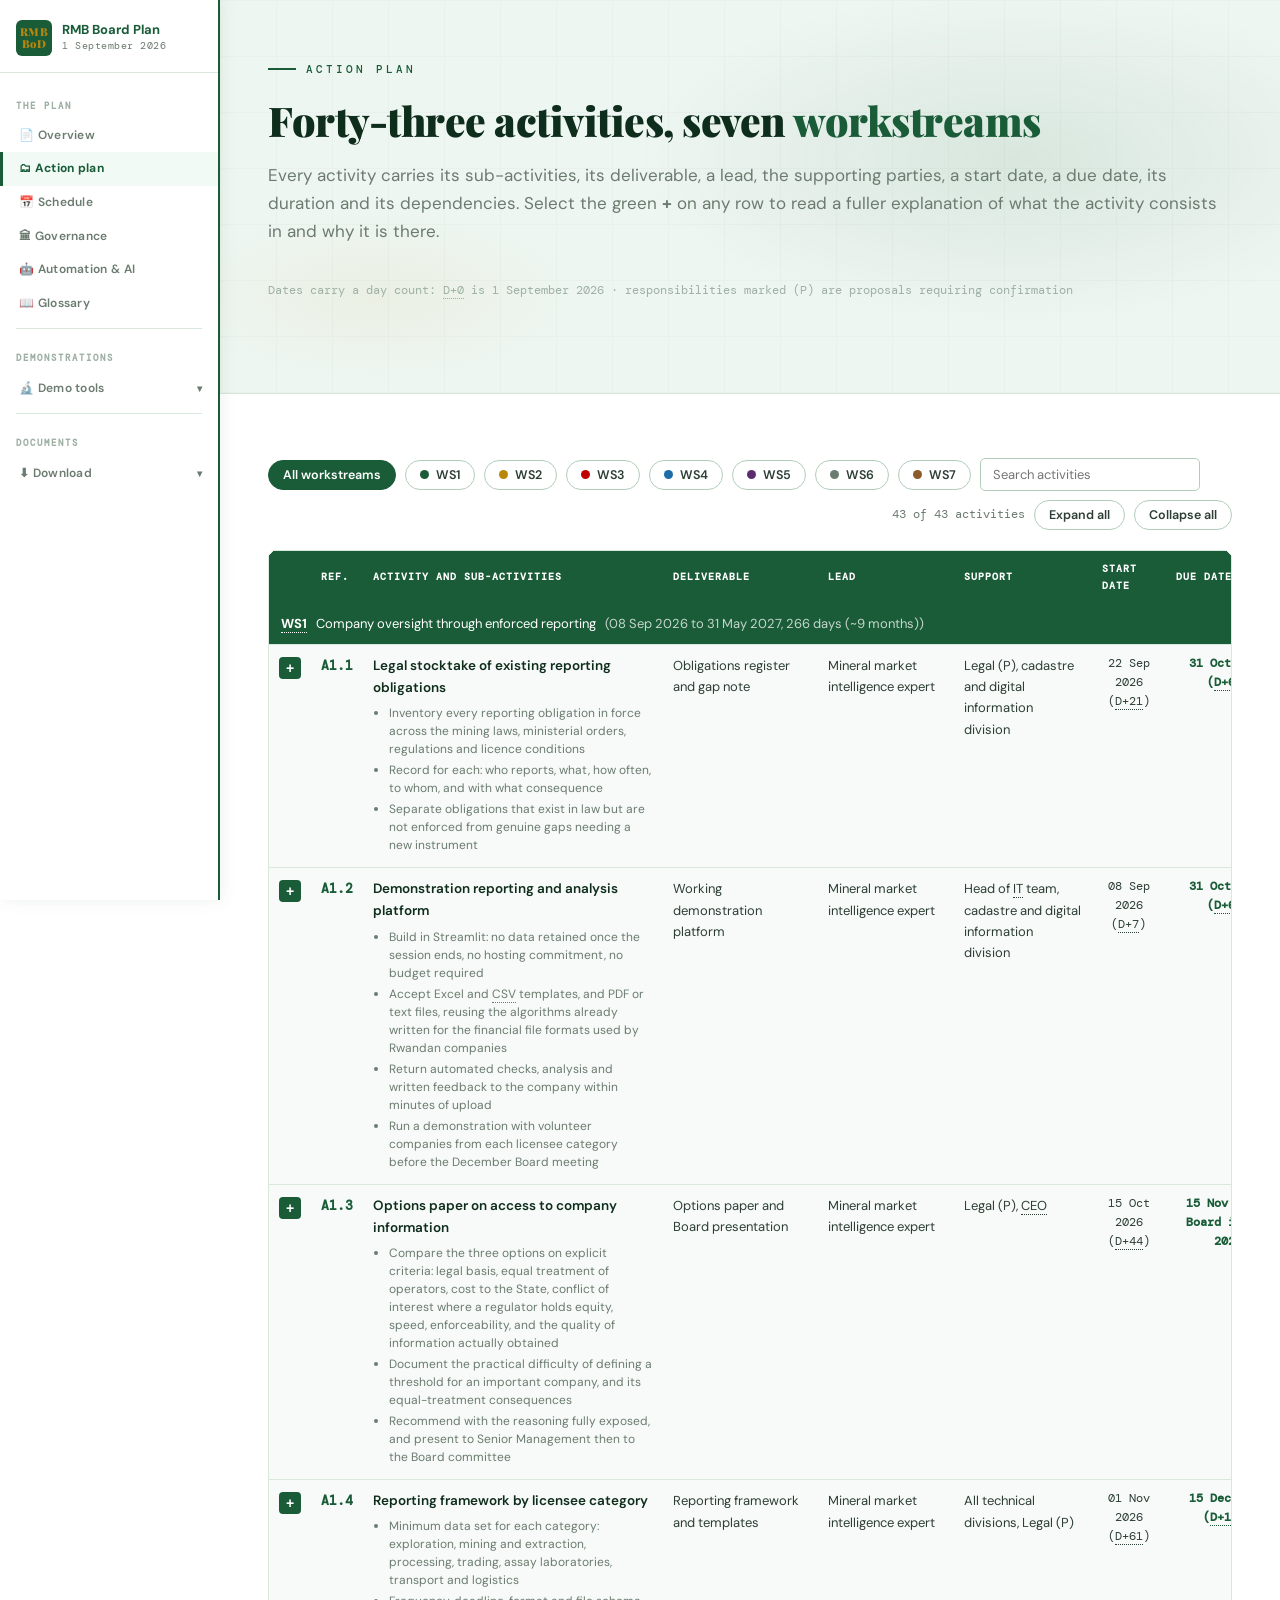
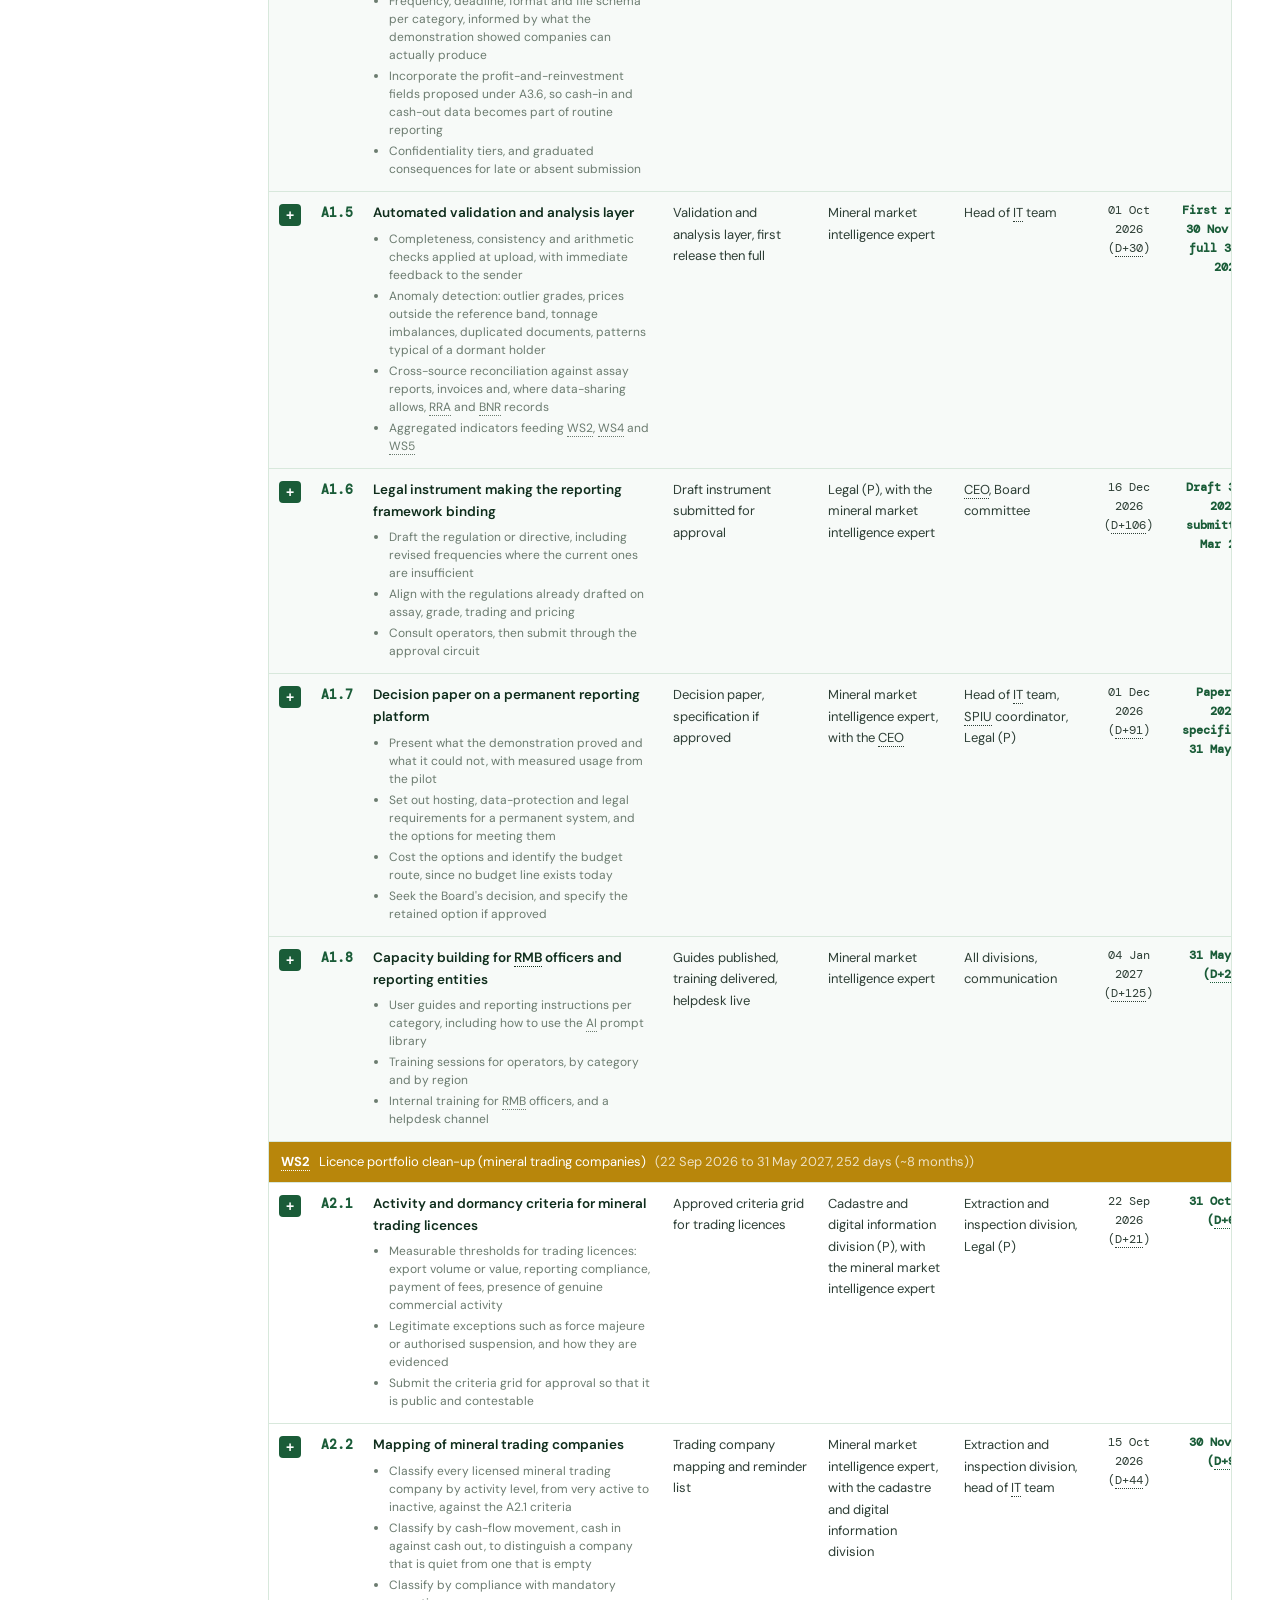
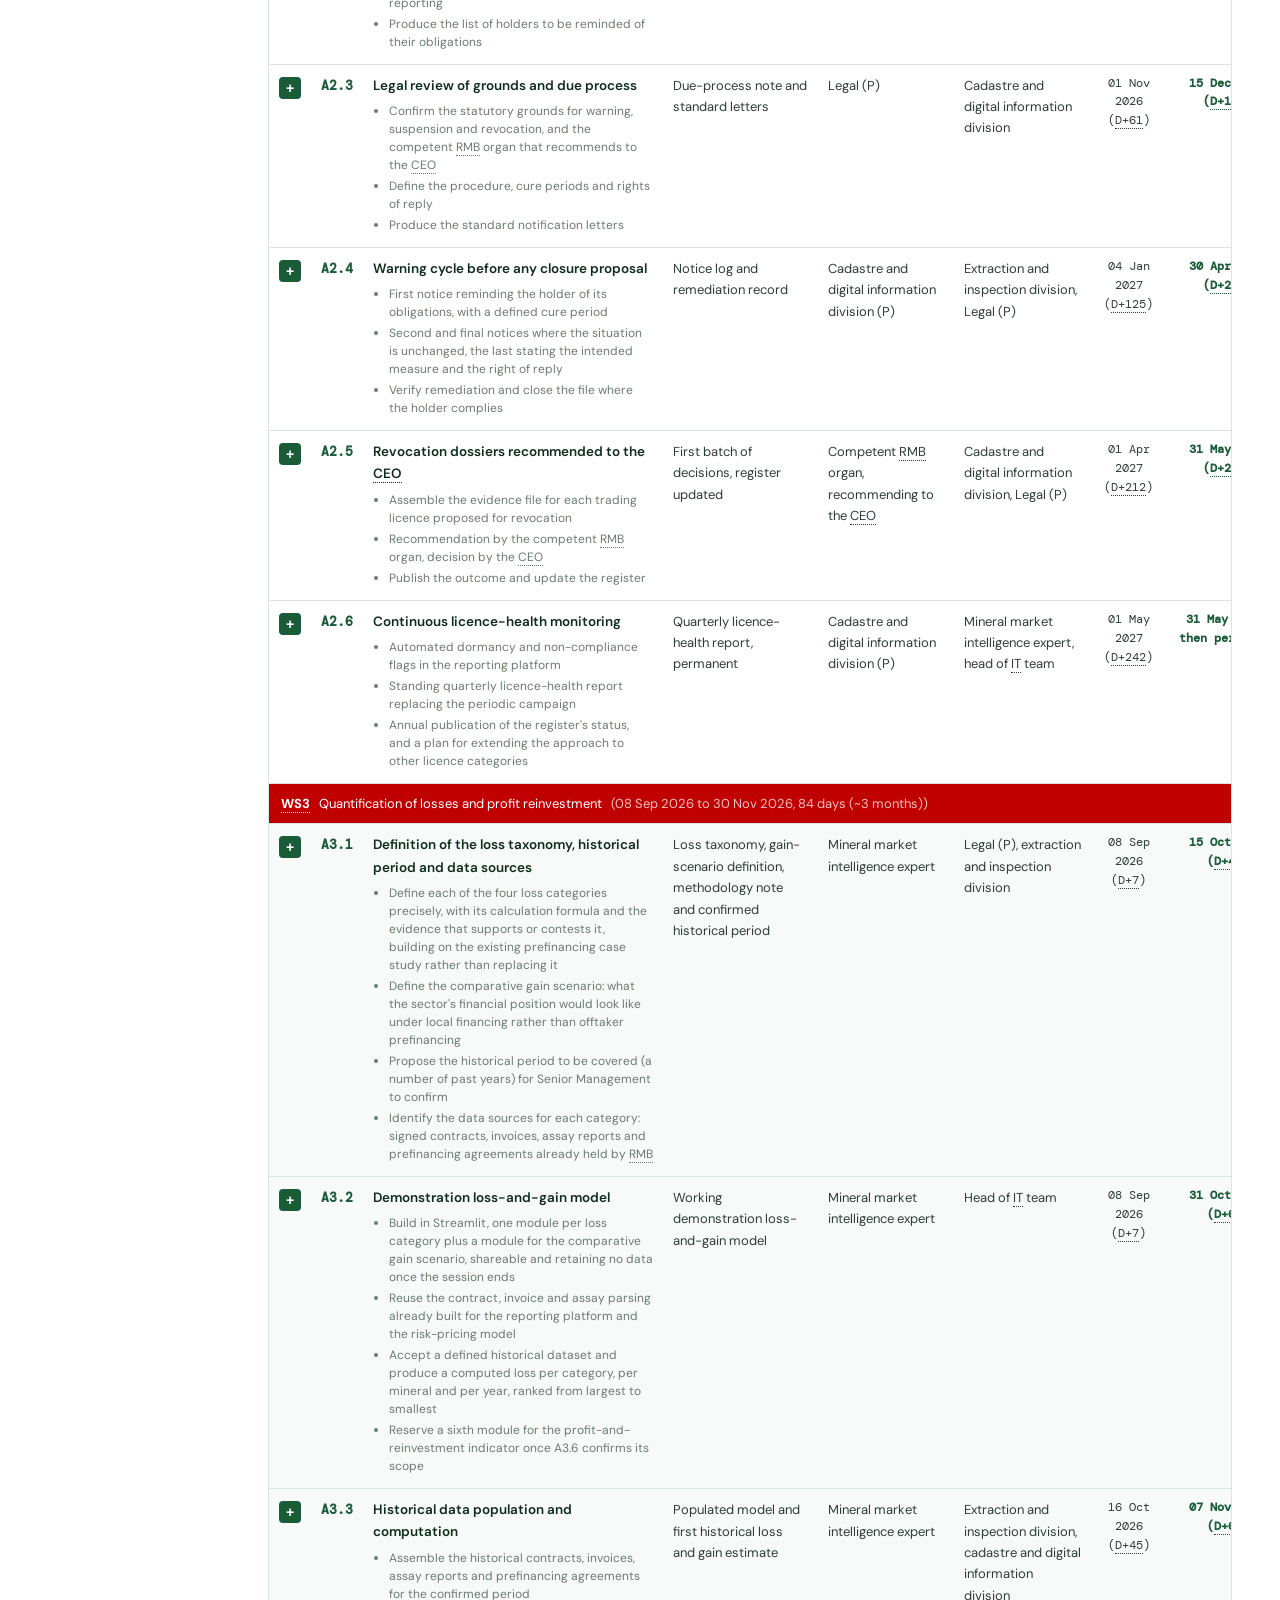
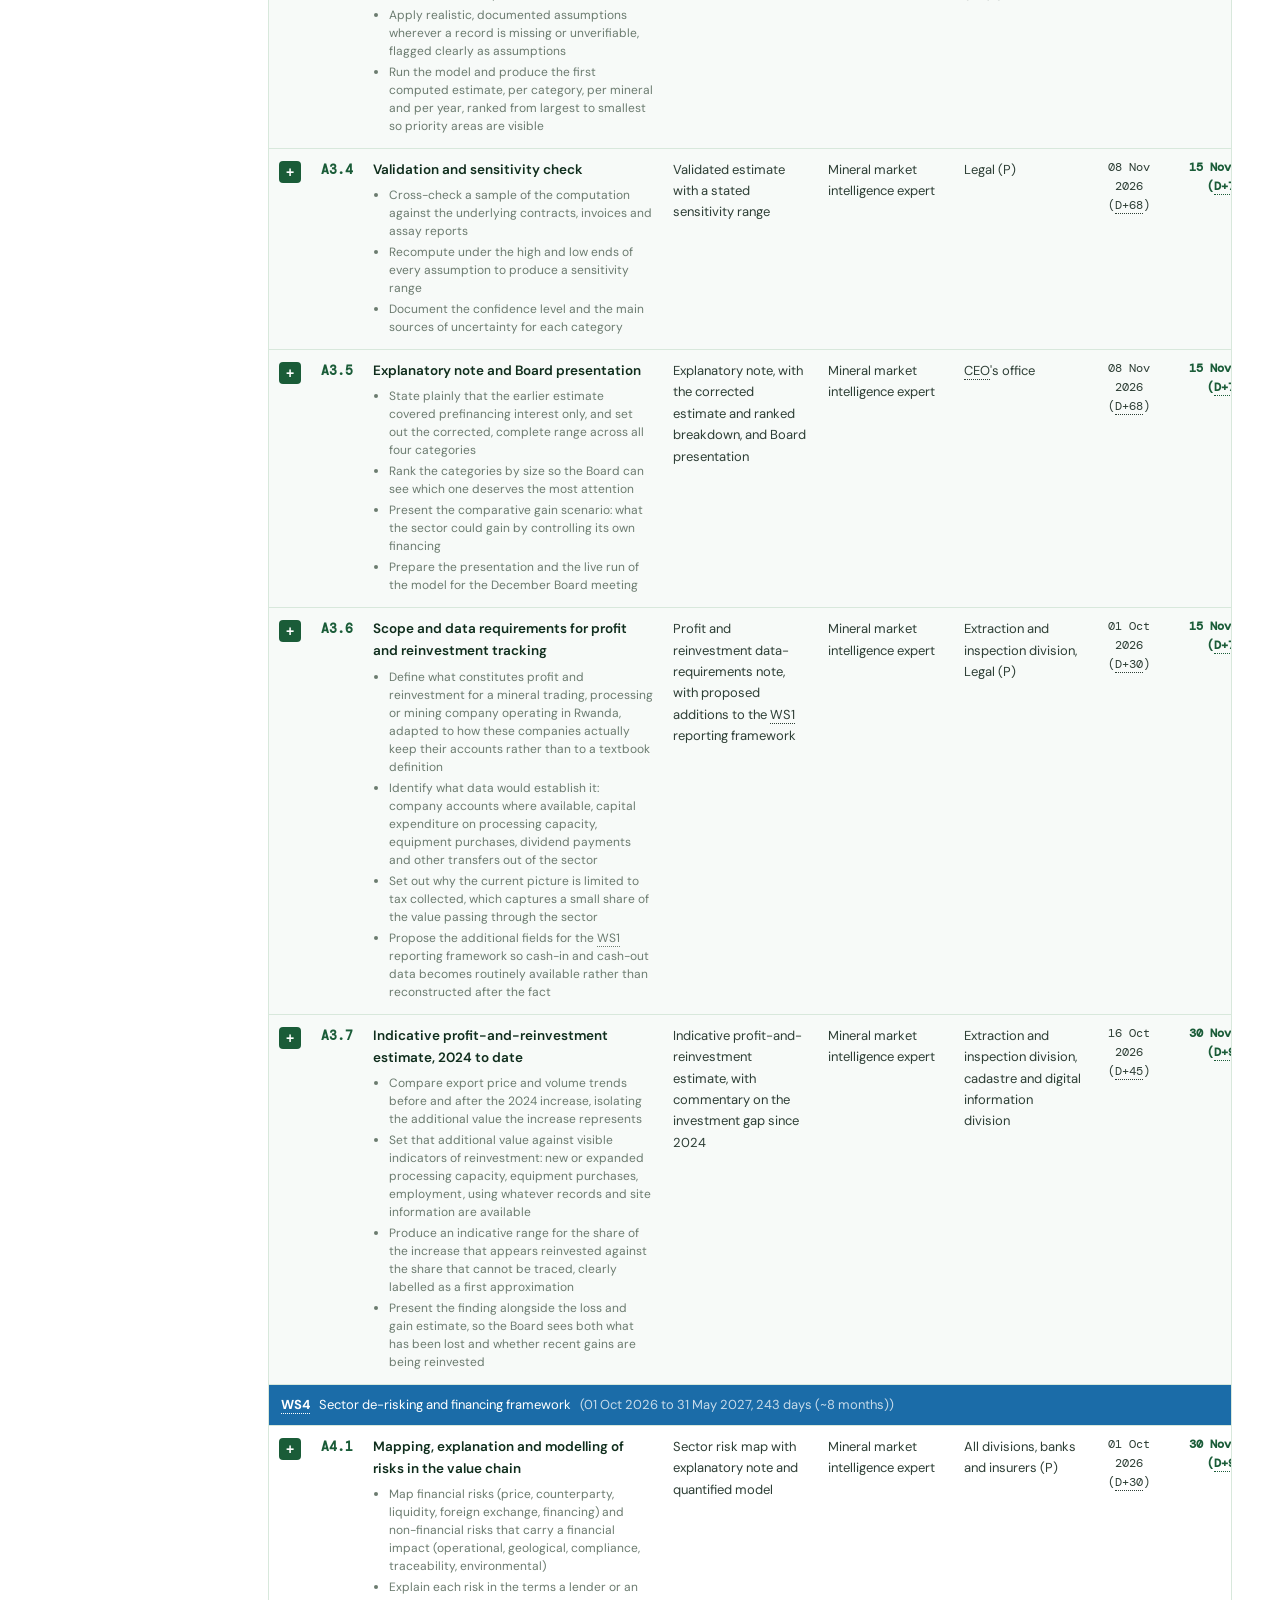
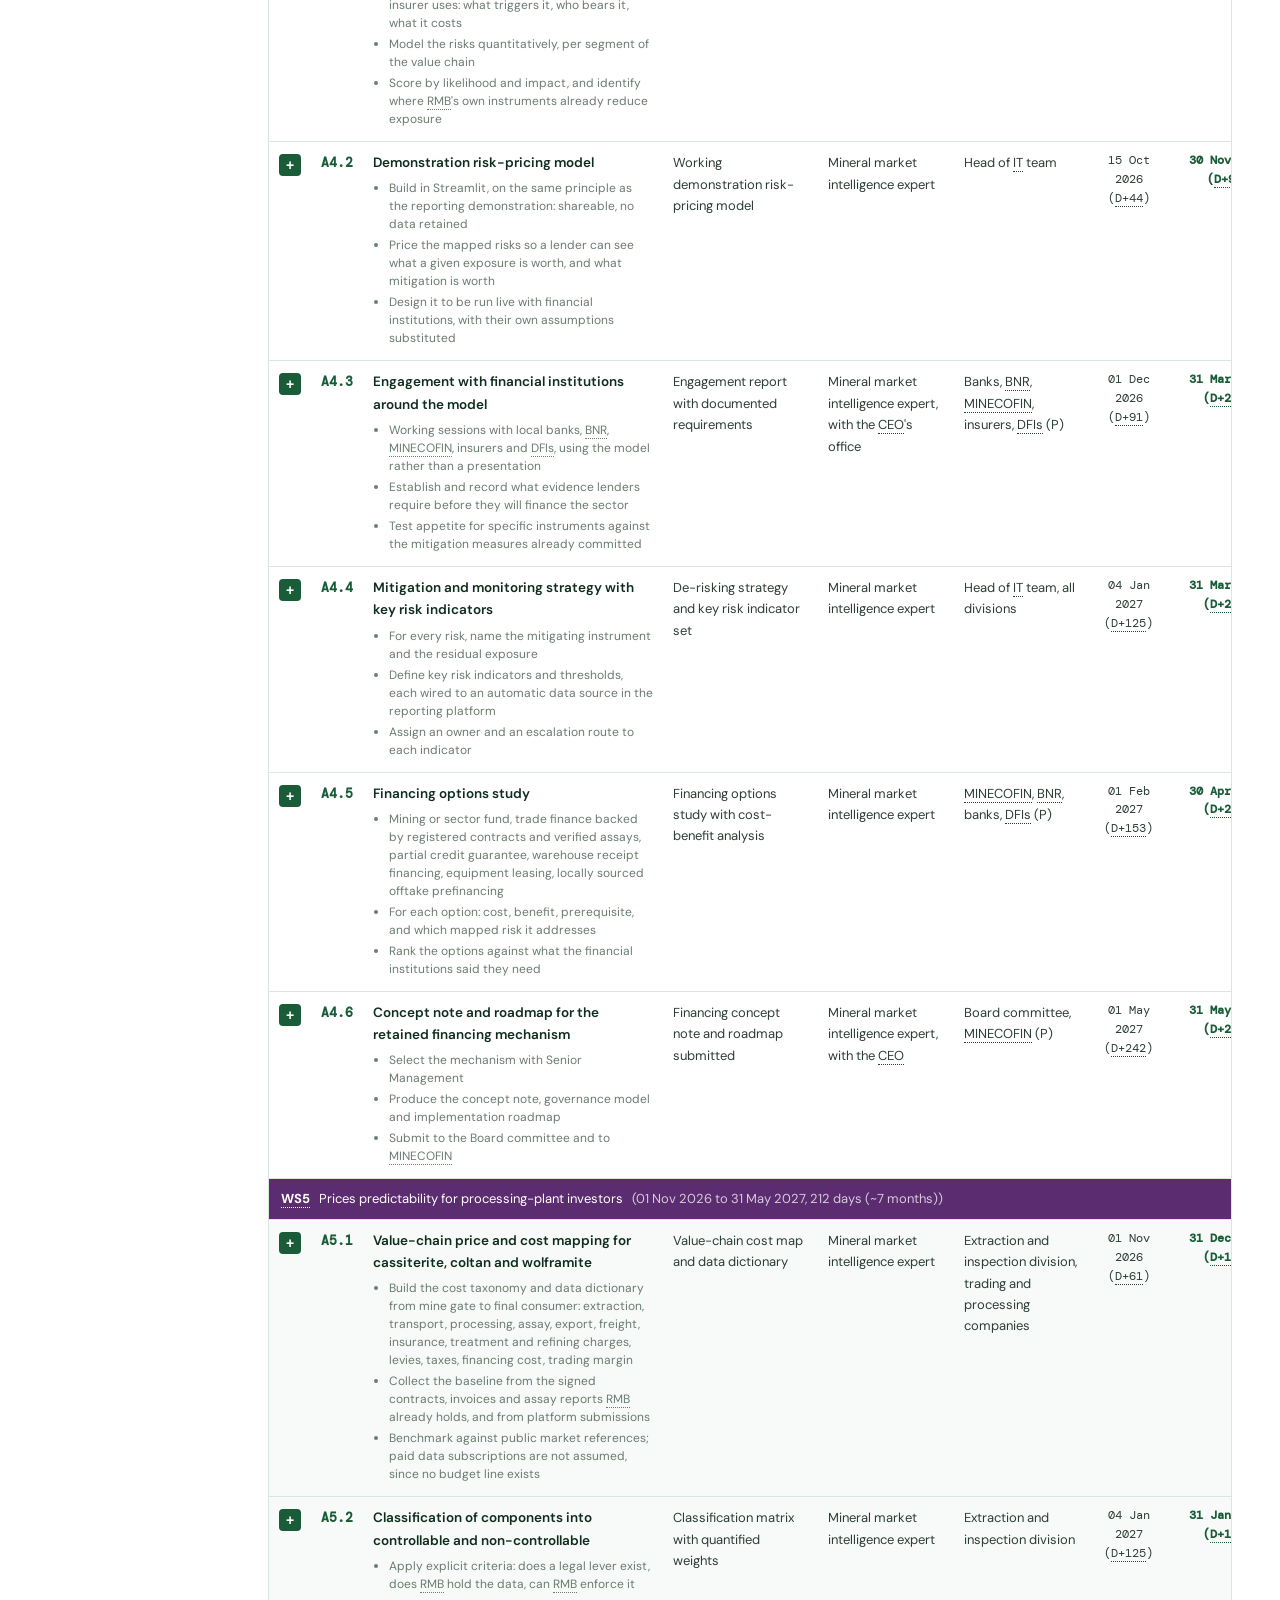
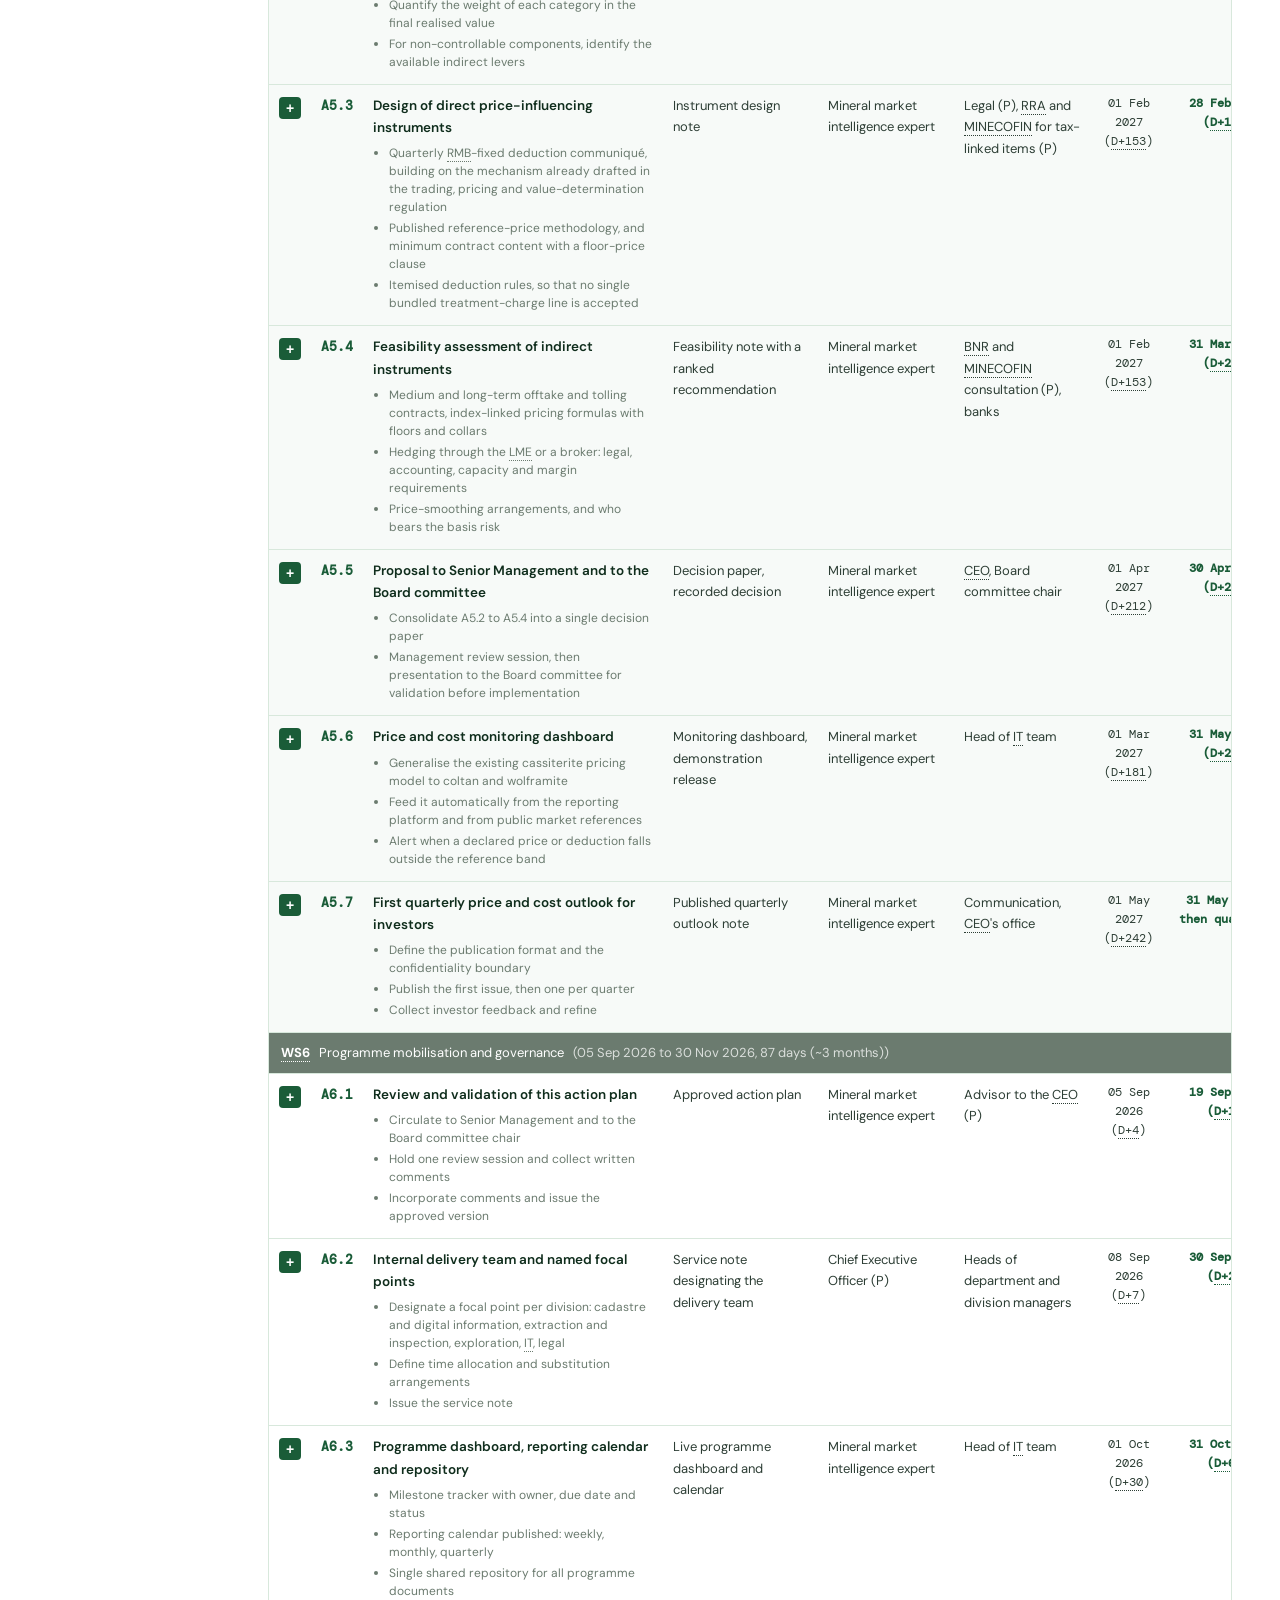
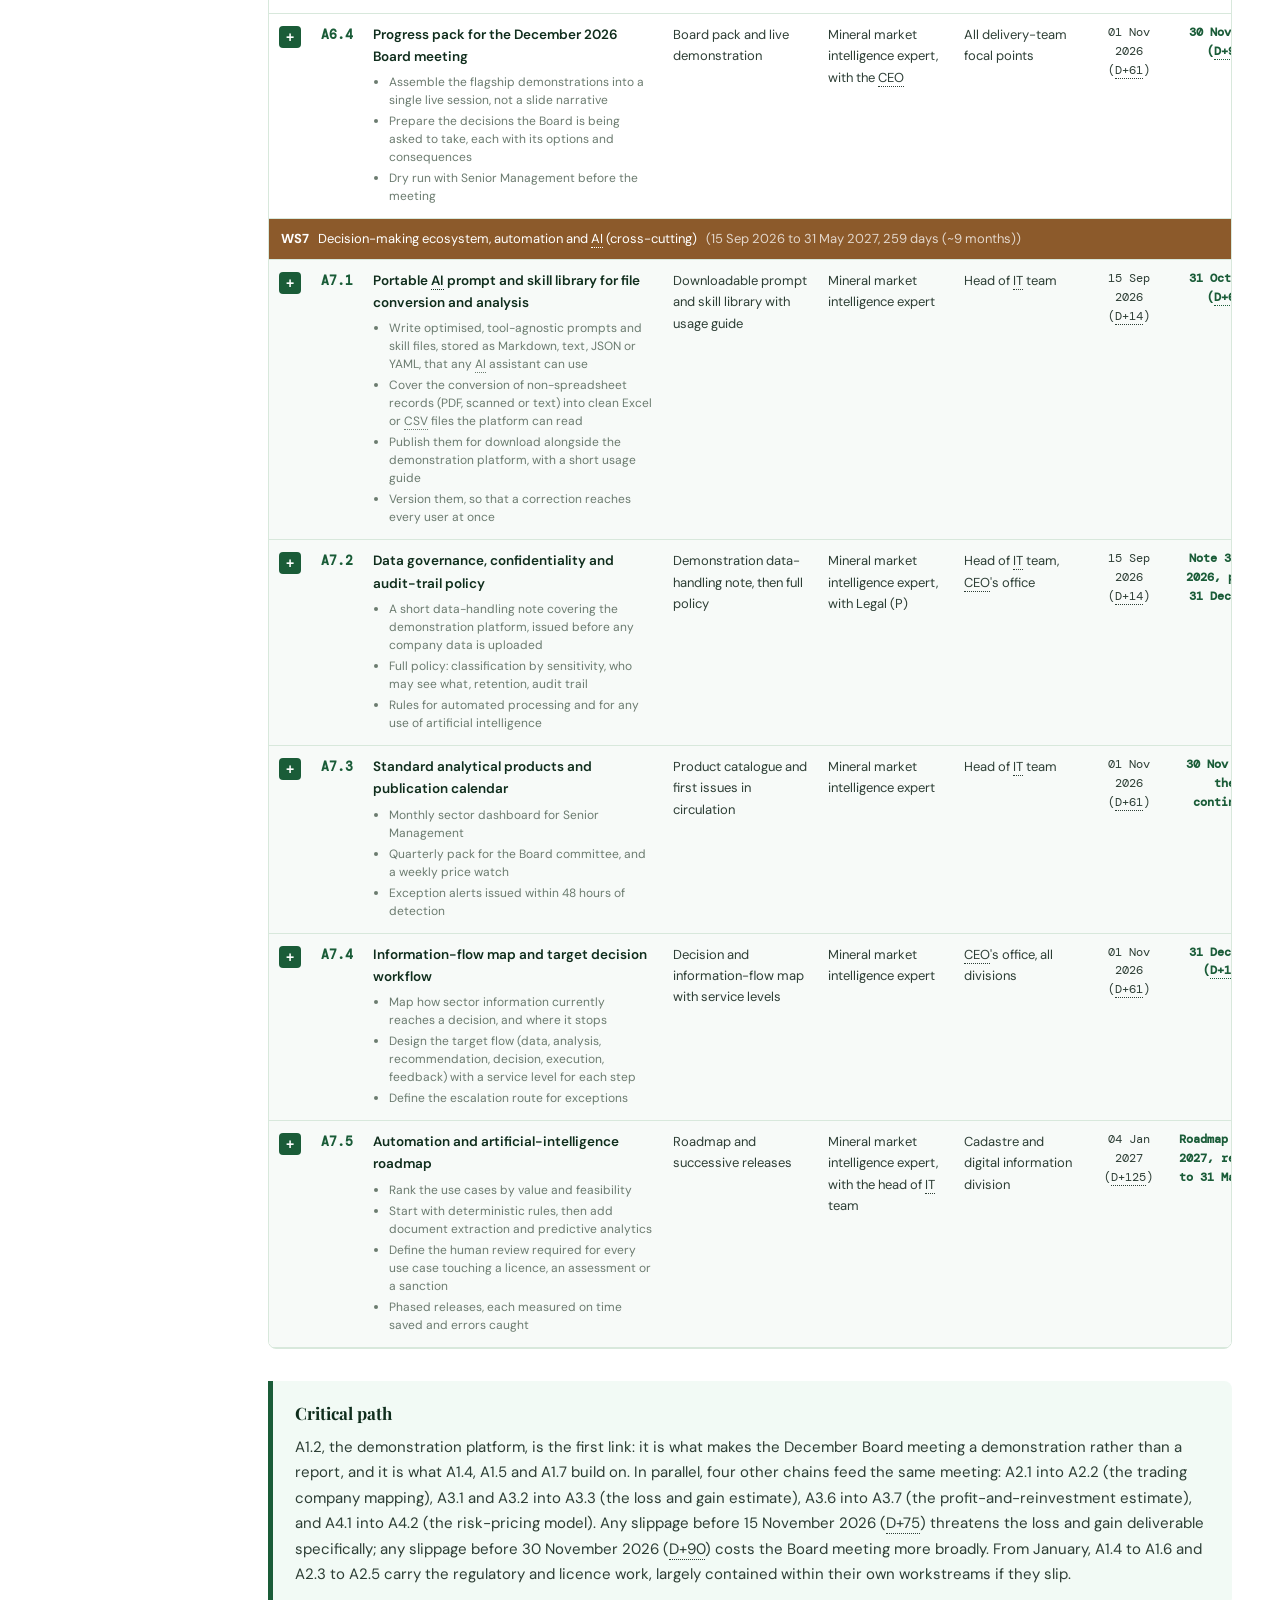
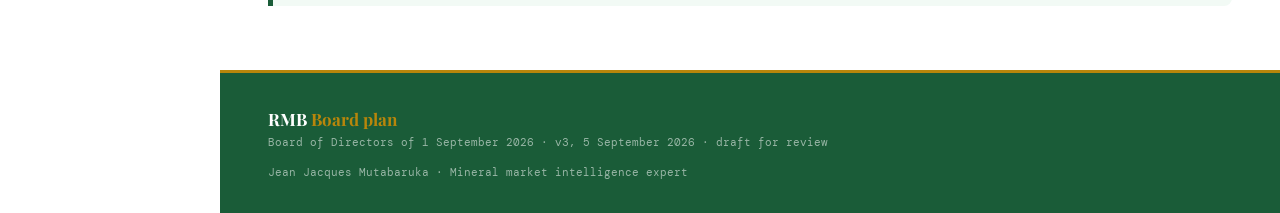
==== commit b31e5141: "V5: correct request 3 - add profit reinvestment V5: correct requirement 3, add profit-reinvestment t" ====
--- a/action-plan.html
+++ b/action-plan.html
@@ -64,7 +64,7 @@
   <div class="hero-grid"></div>
   <div class="hero-content">
     <div class="eyebrow fade-up au-1">Action plan</div>
-    <h1 class="hero-title fade-up au-2" style="white-space:normal">Forty-one activities, seven <span class="accent">workstreams</span></h1>
+    <h1 class="hero-title fade-up au-2" style="white-space:normal">Forty-three activities, seven <span class="accent">workstreams</span></h1>
     <p class="hero-lead fade-up au-3">Every activity carries its sub-activities, its deliverable, a lead, the supporting parties, a start date, a due date, its duration and its dependencies. Select the green <strong>+</strong> on any row to read a fuller explanation of what the activity consists in and why it is there.</p>
     <p class="hero-meta fade-up au-4">Dates carry a day count: D+0 is 1 September 2026 · responsibilities marked (P) are proposals requiring confirmation</p>
     
@@ -74,7 +74,7 @@
 <div class="section">
   <div class="plan-controls">
     <button class="chip active" data-ws="all" onclick="wsFilter(this)">All workstreams</button>
-    <button class="chip" data-ws="WS1" onclick="wsFilter(this)" title="Company oversight through enforced reporting"><span class="dot" style="background:#1A5C38"></span>WS1</button><button class="chip" data-ws="WS2" onclick="wsFilter(this)" title="Licence portfolio clean-up (mineral trading companies)"><span class="dot" style="background:#B8860B"></span>WS2</button><button class="chip" data-ws="WS3" onclick="wsFilter(this)" title="Quantification of losses to the Rwandan economy"><span class="dot" style="background:#C00000"></span>WS3</button><button class="chip" data-ws="WS4" onclick="wsFilter(this)" title="Sector de-risking and financing framework"><span class="dot" style="background:#1B6CA8"></span>WS4</button><button class="chip" data-ws="WS5" onclick="wsFilter(this)" title="Prices predictability for processing-plant investors"><span class="dot" style="background:#5B2C6F"></span>WS5</button><button class="chip" data-ws="WS6" onclick="wsFilter(this)" title="Programme mobilisation and governance"><span class="dot" style="background:#6B7B6F"></span>WS6</button><button class="chip" data-ws="WS7" onclick="wsFilter(this)" title="Decision-making ecosystem, automation and AI (cross-cutting)"><span class="dot" style="background:#8C5A2B"></span>WS7</button>
+    <button class="chip" data-ws="WS1" onclick="wsFilter(this)" title="Company oversight through enforced reporting"><span class="dot" style="background:#1A5C38"></span>WS1</button><button class="chip" data-ws="WS2" onclick="wsFilter(this)" title="Licence portfolio clean-up (mineral trading companies)"><span class="dot" style="background:#B8860B"></span>WS2</button><button class="chip" data-ws="WS3" onclick="wsFilter(this)" title="Quantification of losses and profit reinvestment"><span class="dot" style="background:#C00000"></span>WS3</button><button class="chip" data-ws="WS4" onclick="wsFilter(this)" title="Sector de-risking and financing framework"><span class="dot" style="background:#1B6CA8"></span>WS4</button><button class="chip" data-ws="WS5" onclick="wsFilter(this)" title="Prices predictability for processing-plant investors"><span class="dot" style="background:#5B2C6F"></span>WS5</button><button class="chip" data-ws="WS6" onclick="wsFilter(this)" title="Programme mobilisation and governance"><span class="dot" style="background:#6B7B6F"></span>WS6</button><button class="chip" data-ws="WS7" onclick="wsFilter(this)" title="Decision-making ecosystem, automation and AI (cross-cutting)"><span class="dot" style="background:#8C5A2B"></span>WS7</button>
     <input class="plan-search" id="plan-q" type="search" placeholder="Search activities" aria-label="Search activities" oninput="planSearch()">
     <span class="plan-count" id="plan-count"></span>
     <button class="chip" onclick="expandAll()">Expand all</button>
@@ -163,22 +163,22 @@
     <div><span>Depends on</span><b>A1.1</b></div>
   </div>
 </div></td></tr>
-<tr class="act-row" data-ws="WS1" data-search="a1.4 reporting framework by licensee category minimum data set for each category: exploration, mining and extraction, processing, trading, assay laboratories, transport and logistics frequency, deadline, format and file schema per category, informed by what the demonstration showed companies can actually produce confidentiality tiers, and graduated consequences for late or absent submission what each category of licensee must report, how often, in what format, and what happens if it does not. the framework is written after the demonstration platform has run, deliberately: the pilot shows what companies can actually produce, so the obligation is calibrated to reality rather than to an ideal. confidentiality tiers are defined at the same time, because an operator will not report accurately into a system whose disclosure rules are unclear. reporting framework and templates mineral market intelligence expert all technical divisions, legal (p)">
+<tr class="act-row" data-ws="WS1" data-search="a1.4 reporting framework by licensee category minimum data set for each category: exploration, mining and extraction, processing, trading, assay laboratories, transport and logistics frequency, deadline, format and file schema per category, informed by what the demonstration showed companies can actually produce incorporate the profit-and-reinvestment fields proposed under a3.6, so cash-in and cash-out data becomes part of routine reporting confidentiality tiers, and graduated consequences for late or absent submission what each category of licensee must report, how often, in what format, and what happens if it does not. the framework is written after the demonstration platform has run, deliberately: the pilot shows what companies can actually produce, so the obligation is calibrated to reality rather than to an ideal. confidentiality tiers are defined at the same time, because an operator will not report accurately into a system whose disclosure rules are unclear. the profit-and-reinvestment fields proposed under a3.6 are incorporated here, so that cash-in and cash-out visibility becomes part of routine reporting rather than a separate, one-off request. reporting framework and templates mineral market intelligence expert all technical divisions, legal (p)">
   <td class="ctrl"><button class="xbtn" aria-expanded="false" aria-label="More detail" onclick="rowToggle(this)">+</button></td>
   <td class="c-ref">A1.4</td>
   <td class="c-act"><div class="act-title">Reporting framework by licensee category</div>
-    <ul class="act-subs"><li>Minimum data set for each category: exploration, mining and extraction, processing, trading, assay laboratories, transport and logistics</li><li>Frequency, deadline, format and file schema per category, informed by what the demonstration showed companies can actually produce</li><li>Confidentiality tiers, and graduated consequences for late or absent submission</li></ul></td>
+    <ul class="act-subs"><li>Minimum data set for each category: exploration, mining and extraction, processing, trading, assay laboratories, transport and logistics</li><li>Frequency, deadline, format and file schema per category, informed by what the demonstration showed companies can actually produce</li><li>Incorporate the profit-and-reinvestment fields proposed under A3.6, so cash-in and cash-out data becomes part of routine reporting</li><li>Confidentiality tiers, and graduated consequences for late or absent submission</li></ul></td>
   <td>Reporting framework and templates</td>
   <td>Mineral market intelligence expert</td>
   <td>All technical divisions, Legal (P)</td>
   <td class="c-num">01 Nov 2026 (D+61)</td>
   <td class="c-num c-due">15 Dec 2026 (D+105)</td>
   <td class="c-num">45 days (~1 month)</td>
-  <td class="c-num">A1.1, A1.2</td>
+  <td class="c-num">A1.1, A1.2, A3.6</td>
 </tr>
 <tr class="detail-row" data-ws="WS1"><td colspan="10"><div class="detail-inner">
   <div class="detail-lab">What this activity consists in</div>
-  <p>What each category of licensee must report, how often, in what format, and what happens if it does not. The framework is written after the demonstration platform has run, deliberately: the pilot shows what companies can actually produce, so the obligation is calibrated to reality rather than to an ideal. Confidentiality tiers are defined at the same time, because an operator will not report accurately into a system whose disclosure rules are unclear.</p>
+  <p>What each category of licensee must report, how often, in what format, and what happens if it does not. The framework is written after the demonstration platform has run, deliberately: the pilot shows what companies can actually produce, so the obligation is calibrated to reality rather than to an ideal. Confidentiality tiers are defined at the same time, because an operator will not report accurately into a system whose disclosure rules are unclear. The profit-and-reinvestment fields proposed under A3.6 are incorporated here, so that cash-in and cash-out visibility becomes part of routine reporting rather than a separate, one-off request.</p>
   <div class="detail-kv">
     <div><span>Deliverable</span><b>Reporting framework and templates</b></div>
     <div><span>Lead</span><b>Mineral market intelligence expert</b></div>
@@ -186,7 +186,7 @@
     <div><span>Starts</span><b>01 Nov 2026 (D+61)</b></div>
     <div><span>Ends</span><b>15 Dec 2026 (D+105)</b></div>
     <div><span>Duration</span><b>45 days (~1 month)</b></div>
-    <div><span>Depends on</span><b>A1.1, A1.2</b></div>
+    <div><span>Depends on</span><b>A1.1, A1.2, A3.6</b></div>
   </div>
 </div></td></tr>
 <tr class="act-row" data-ws="WS1" data-search="a1.5 automated validation and analysis layer completeness, consistency and arithmetic checks applied at upload, with immediate feedback to the sender anomaly detection: outlier grades, prices outside the reference band, tonnage imbalances, duplicated documents, patterns typical of a dormant holder cross-source reconciliation against assay reports, invoices and, where data-sharing allows, rra and bnr records aggregated indicators feeding ws2, ws4 and ws5 the layer that turns submitted files into findings without a person reading them. deterministic checks run at upload so the company corrects its own errors before the data enters rmb's systems. anomaly detection then flags what deserves a human look: grades inconsistent with the deposit, prices outside the reference band, tonnage that does not balance, documents that duplicate one another. cross-source reconciliation compares what a company declared in one channel against what it declared in another. the same engine feeds the licence work, the risk indicators and the price monitoring, which is why it is built once rather than three times. validation and analysis layer, first release then full mineral market intelligence expert head of it team">
@@ -450,13 +450,13 @@
     <div><span>Depends on</span><b>A1.5, A2.5</b></div>
   </div>
 </div></td></tr><tr class="ws-row" data-ws="WS3"><td colspan="10" style="background:#C00000">
-    <strong>WS3</strong> &nbsp; Quantification of losses to the Rwandan economy &nbsp; <span style="opacity:.75">(08 Sep 2026 to 15 Nov 2026, 69 days (~2 months))</span></td></tr>
-<tr class="act-row" data-ws="WS3" data-search="a3.1 definition of the loss taxonomy, historical period and data sources define each of the four loss categories precisely, with its calculation formula and the evidence that supports or contests it propose the historical period to be covered (a number of past years) for senior management to confirm identify the data sources for each category: signed contracts, invoices, assay reports and prefinancing agreements already held by rmb before any number is produced, the four categories the board named need a precise, defensible definition, because 'losses' is otherwise a word anyone can dispute. payability loss is defined against the treatment-charge terms actually stipulated in signed contracts, compared with a fair reference. penalty loss is defined as any deduction labelled a penalty without a stated, verifiable justification in the contract or the assay report. unpriced-content loss covers secondary elements genuinely present in a concentrate, such as tantalum in a cassiterite lot or niobium in a coltan lot, that were not assayed or paid for. prefinancing-interest loss is the interest actually paid on prefinancing arrangements, benchmarked against a reasonable cost of capital. this activity also proposes the historical period to be covered, since 'a given period' in the board's request needs a number of years fixed before data collection can start. loss taxonomy, methodology note and confirmed historical period mineral market intelligence expert legal (p), extraction and inspection division">
+    <strong>WS3</strong> &nbsp; Quantification of losses and profit reinvestment &nbsp; <span style="opacity:.75">(08 Sep 2026 to 30 Nov 2026, 84 days (~3 months))</span></td></tr>
+<tr class="act-row" data-ws="WS3" data-search="a3.1 definition of the loss taxonomy, historical period and data sources define each of the four loss categories precisely, with its calculation formula and the evidence that supports or contests it, building on the existing prefinancing case study rather than replacing it define the comparative gain scenario: what the sector's financial position would look like under local financing rather than offtaker prefinancing propose the historical period to be covered (a number of past years) for senior management to confirm identify the data sources for each category: signed contracts, invoices, assay reports and prefinancing agreements already held by rmb a prior internal study already estimated the cost of prefinancing to rwandan traders, broadly $13 million across 3t exports in 2024 alone, and that figure is real. but it captures only one of at least four channels through which the sector loses value, which is why the headline number the board saw understated the true scale rather than overstated it. this activity fixes that by defining all four categories precisely, so each is measured on its own terms and none is left out. payability loss is defined against the treatment-charge terms actually stipulated in signed contracts, compared with a fair reference. penalty loss is defined as any deduction labelled a penalty without a stated, verifiable justification in the contract or the assay report. unpriced-content loss covers secondary elements genuinely present in a concentrate, such as tantalum in a cassiterite lot or niobium in a coltan lot, that were not assayed or paid for. prefinancing-interest loss is the interest actually paid on prefinancing arrangements, benchmarked against a reasonable cost of capital, building on and refining the existing study rather than discarding it. this activity also defines the reverse, gain scenario the board raised: what the sector's financial position would look like if prefinancing were replaced by local financing, on the same logic as the existing case-study comparison, and proposes the historical period to be covered. loss taxonomy, gain-scenario definition, methodology note and confirmed historical period mineral market intelligence expert legal (p), extraction and inspection division">
   <td class="ctrl"><button class="xbtn" aria-expanded="false" aria-label="More detail" onclick="rowToggle(this)">+</button></td>
   <td class="c-ref">A3.1</td>
   <td class="c-act"><div class="act-title">Definition of the loss taxonomy, historical period and data sources</div>
-    <ul class="act-subs"><li>Define each of the four loss categories precisely, with its calculation formula and the evidence that supports or contests it</li><li>Propose the historical period to be covered (a number of past years) for Senior Management to confirm</li><li>Identify the data sources for each category: signed contracts, invoices, assay reports and prefinancing agreements already held by RMB</li></ul></td>
-  <td>Loss taxonomy, methodology note and confirmed historical period</td>
+    <ul class="act-subs"><li>Define each of the four loss categories precisely, with its calculation formula and the evidence that supports or contests it, building on the existing prefinancing case study rather than replacing it</li><li>Define the comparative gain scenario: what the sector's financial position would look like under local financing rather than offtaker prefinancing</li><li>Propose the historical period to be covered (a number of past years) for Senior Management to confirm</li><li>Identify the data sources for each category: signed contracts, invoices, assay reports and prefinancing agreements already held by RMB</li></ul></td>
+  <td>Loss taxonomy, gain-scenario definition, methodology note and confirmed historical period</td>
   <td>Mineral market intelligence expert</td>
   <td>Legal (P), extraction and inspection division</td>
   <td class="c-num">08 Sep 2026 (D+7)</td>
@@ -466,9 +466,9 @@
 </tr>
 <tr class="detail-row" data-ws="WS3"><td colspan="10"><div class="detail-inner">
   <div class="detail-lab">What this activity consists in</div>
-  <p>Before any number is produced, the four categories the Board named need a precise, defensible definition, because 'losses' is otherwise a word anyone can dispute. Payability loss is defined against the treatment-charge terms actually stipulated in signed contracts, compared with a fair reference. Penalty loss is defined as any deduction labelled a penalty without a stated, verifiable justification in the contract or the assay report. Unpriced-content loss covers secondary elements genuinely present in a concentrate, such as tantalum in a cassiterite lot or niobium in a coltan lot, that were not assayed or paid for. Prefinancing-interest loss is the interest actually paid on prefinancing arrangements, benchmarked against a reasonable cost of capital. This activity also proposes the historical period to be covered, since 'a given period' in the Board's request needs a number of years fixed before data collection can start.</p>
-  <div class="detail-kv">
-    <div><span>Deliverable</span><b>Loss taxonomy, methodology note and confirmed historical period</b></div>
+  <p>A prior internal study already estimated the cost of prefinancing to Rwandan traders, broadly $13 million across 3T exports in 2024 alone, and that figure is real. But it captures only one of at least four channels through which the sector loses value, which is why the headline number the Board saw understated the true scale rather than overstated it. This activity fixes that by defining all four categories precisely, so each is measured on its own terms and none is left out. Payability loss is defined against the treatment-charge terms actually stipulated in signed contracts, compared with a fair reference. Penalty loss is defined as any deduction labelled a penalty without a stated, verifiable justification in the contract or the assay report. Unpriced-content loss covers secondary elements genuinely present in a concentrate, such as tantalum in a cassiterite lot or niobium in a coltan lot, that were not assayed or paid for. Prefinancing-interest loss is the interest actually paid on prefinancing arrangements, benchmarked against a reasonable cost of capital, building on and refining the existing study rather than discarding it. This activity also defines the reverse, gain scenario the Board raised: what the sector's financial position would look like if prefinancing were replaced by local financing, on the same logic as the existing case-study comparison, and proposes the historical period to be covered.</p>
+  <div class="detail-kv">
+    <div><span>Deliverable</span><b>Loss taxonomy, gain-scenario definition, methodology note and confirmed historical period</b></div>
     <div><span>Lead</span><b>Mineral market intelligence expert</b></div>
     <div><span>Support</span><b>Legal (P), extraction and inspection division</b></div>
     <div><span>Starts</span><b>08 Sep 2026 (D+7)</b></div>
@@ -477,12 +477,12 @@
     <div><span>Depends on</span><b>none</b></div>
   </div>
 </div></td></tr>
-<tr class="act-row" data-ws="WS3" data-search="a3.2 demonstration loss-quantification model build in streamlit, one module per loss category, shareable and retaining no data once the session ends reuse the contract, invoice and assay parsing already built for the reporting platform and the risk-pricing model accept a defined historical dataset and produce a computed loss per category, per mineral and per year built on the same principle as the other demonstrations: a streamlit tool, shareable, retaining nothing, requiring no budget or hosting decision. four modules, one per loss category, so a user can see each source of loss separately as well as combined. where the underlying methods already exist, from the risk-pricing work in ws4 and the price-reference work in ws5, they are reused rather than rebuilt, and the contract and invoice parsing is the same engine that serves the reporting platform in ws1, so that one parsing layer feeds every model rather than three different ones. working demonstration loss-quantification model mineral market intelligence expert head of it team">
+<tr class="act-row" data-ws="WS3" data-search="a3.2 demonstration loss-and-gain model build in streamlit, one module per loss category plus a module for the comparative gain scenario, shareable and retaining no data once the session ends reuse the contract, invoice and assay parsing already built for the reporting platform and the risk-pricing model accept a defined historical dataset and produce a computed loss per category, per mineral and per year, ranked from largest to smallest reserve a sixth module for the profit-and-reinvestment indicator once a3.6 confirms its scope built on the same principle as the other demonstrations: a streamlit tool, shareable, retaining nothing, requiring no budget or hosting decision. four modules, one per loss category, so a user can see each source of loss separately as well as combined and ranked from largest to smallest, plus a fifth module that models the comparative gain scenario: what the sector's financial position would look like under local financing. a sixth module, for the indicative profit-and-reinvestment picture defined in a3.6, is added once that scope is confirmed. where the underlying methods already exist, from the risk-pricing work in ws4 and the price-reference work in ws5, they are reused rather than rebuilt, and the contract and invoice parsing is the same engine that serves the reporting platform in ws1, so that one parsing layer feeds every module rather than several different ones. working demonstration loss-and-gain model mineral market intelligence expert head of it team">
   <td class="ctrl"><button class="xbtn" aria-expanded="false" aria-label="More detail" onclick="rowToggle(this)">+</button></td>
   <td class="c-ref">A3.2</td>
-  <td class="c-act"><div class="act-title">Demonstration loss-quantification model</div>
-    <ul class="act-subs"><li>Build in Streamlit, one module per loss category, shareable and retaining no data once the session ends</li><li>Reuse the contract, invoice and assay parsing already built for the reporting platform and the risk-pricing model</li><li>Accept a defined historical dataset and produce a computed loss per category, per mineral and per year</li></ul></td>
-  <td>Working demonstration loss-quantification model</td>
+  <td class="c-act"><div class="act-title">Demonstration loss-and-gain model</div>
+    <ul class="act-subs"><li>Build in Streamlit, one module per loss category plus a module for the comparative gain scenario, shareable and retaining no data once the session ends</li><li>Reuse the contract, invoice and assay parsing already built for the reporting platform and the risk-pricing model</li><li>Accept a defined historical dataset and produce a computed loss per category, per mineral and per year, ranked from largest to smallest</li><li>Reserve a sixth module for the profit-and-reinvestment indicator once A3.6 confirms its scope</li></ul></td>
+  <td>Working demonstration loss-and-gain model</td>
   <td>Mineral market intelligence expert</td>
   <td>Head of IT team</td>
   <td class="c-num">08 Sep 2026 (D+7)</td>
@@ -492,9 +492,9 @@
 </tr>
 <tr class="detail-row" data-ws="WS3"><td colspan="10"><div class="detail-inner">
   <div class="detail-lab">What this activity consists in</div>
-  <p>Built on the same principle as the other demonstrations: a Streamlit tool, shareable, retaining nothing, requiring no budget or hosting decision. Four modules, one per loss category, so a user can see each source of loss separately as well as combined. Where the underlying methods already exist, from the risk-pricing work in WS4 and the price-reference work in WS5, they are reused rather than rebuilt, and the contract and invoice parsing is the same engine that serves the reporting platform in WS1, so that one parsing layer feeds every model rather than three different ones.</p>
-  <div class="detail-kv">
-    <div><span>Deliverable</span><b>Working demonstration loss-quantification model</b></div>
+  <p>Built on the same principle as the other demonstrations: a Streamlit tool, shareable, retaining nothing, requiring no budget or hosting decision. Four modules, one per loss category, so a user can see each source of loss separately as well as combined and ranked from largest to smallest, plus a fifth module that models the comparative gain scenario: what the sector's financial position would look like under local financing. A sixth module, for the indicative profit-and-reinvestment picture defined in A3.6, is added once that scope is confirmed. Where the underlying methods already exist, from the risk-pricing work in WS4 and the price-reference work in WS5, they are reused rather than rebuilt, and the contract and invoice parsing is the same engine that serves the reporting platform in WS1, so that one parsing layer feeds every module rather than several different ones.</p>
+  <div class="detail-kv">
+    <div><span>Deliverable</span><b>Working demonstration loss-and-gain model</b></div>
     <div><span>Lead</span><b>Mineral market intelligence expert</b></div>
     <div><span>Support</span><b>Head of IT team</b></div>
     <div><span>Starts</span><b>08 Sep 2026 (D+7)</b></div>
@@ -503,12 +503,12 @@
     <div><span>Depends on</span><b>none</b></div>
   </div>
 </div></td></tr>
-<tr class="act-row" data-ws="WS3" data-search="a3.3 historical data population and computation assemble the historical contracts, invoices, assay reports and prefinancing agreements for the confirmed period apply realistic, documented assumptions wherever a record is missing or unverifiable, flagged clearly as assumptions run the model and produce the first computed estimate, per category, per mineral and per year the taxonomy and the tool are only as good as what feeds them. this activity gathers the signed contracts, invoices, assay reports and prefinancing agreements covering the confirmed historical period, and runs the model against them. where a document is missing or a figure cannot be verified, a realistic assumption is used instead of leaving a gap, and every assumption is recorded and flagged as such rather than presented as fact, so that the resulting estimate can be defended line by line. populated model and first historical loss estimate mineral market intelligence expert extraction and inspection division, cadastre and digital information division">
+<tr class="act-row" data-ws="WS3" data-search="a3.3 historical data population and computation assemble the historical contracts, invoices, assay reports and prefinancing agreements for the confirmed period apply realistic, documented assumptions wherever a record is missing or unverifiable, flagged clearly as assumptions run the model and produce the first computed estimate, per category, per mineral and per year, ranked from largest to smallest so priority areas are visible the taxonomy and the tool are only as good as what feeds them. this activity gathers the signed contracts, invoices, assay reports and prefinancing agreements covering the confirmed historical period, and runs the model against them. where a document is missing or a figure cannot be verified, a realistic assumption is used instead of leaving a gap, and every assumption is recorded and flagged as such rather than presented as fact, so that the resulting estimate can be defended line by line. populated model and first historical loss and gain estimate mineral market intelligence expert extraction and inspection division, cadastre and digital information division">
   <td class="ctrl"><button class="xbtn" aria-expanded="false" aria-label="More detail" onclick="rowToggle(this)">+</button></td>
   <td class="c-ref">A3.3</td>
   <td class="c-act"><div class="act-title">Historical data population and computation</div>
-    <ul class="act-subs"><li>Assemble the historical contracts, invoices, assay reports and prefinancing agreements for the confirmed period</li><li>Apply realistic, documented assumptions wherever a record is missing or unverifiable, flagged clearly as assumptions</li><li>Run the model and produce the first computed estimate, per category, per mineral and per year</li></ul></td>
-  <td>Populated model and first historical loss estimate</td>
+    <ul class="act-subs"><li>Assemble the historical contracts, invoices, assay reports and prefinancing agreements for the confirmed period</li><li>Apply realistic, documented assumptions wherever a record is missing or unverifiable, flagged clearly as assumptions</li><li>Run the model and produce the first computed estimate, per category, per mineral and per year, ranked from largest to smallest so priority areas are visible</li></ul></td>
+  <td>Populated model and first historical loss and gain estimate</td>
   <td>Mineral market intelligence expert</td>
   <td>Extraction and inspection division, cadastre and digital information division</td>
   <td class="c-num">16 Oct 2026 (D+45)</td>
@@ -520,7 +520,7 @@
   <div class="detail-lab">What this activity consists in</div>
   <p>The taxonomy and the tool are only as good as what feeds them. This activity gathers the signed contracts, invoices, assay reports and prefinancing agreements covering the confirmed historical period, and runs the model against them. Where a document is missing or a figure cannot be verified, a realistic assumption is used instead of leaving a gap, and every assumption is recorded and flagged as such rather than presented as fact, so that the resulting estimate can be defended line by line.</p>
   <div class="detail-kv">
-    <div><span>Deliverable</span><b>Populated model and first historical loss estimate</b></div>
+    <div><span>Deliverable</span><b>Populated model and first historical loss and gain estimate</b></div>
     <div><span>Lead</span><b>Mineral market intelligence expert</b></div>
     <div><span>Support</span><b>Extraction and inspection division, cadastre and digital information division</b></div>
     <div><span>Starts</span><b>16 Oct 2026 (D+45)</b></div>
@@ -529,7 +529,7 @@
     <div><span>Depends on</span><b>A3.1, A3.2</b></div>
   </div>
 </div></td></tr>
-<tr class="act-row" data-ws="WS3" data-search="a3.4 validation and sensitivity check cross-check a sample of the computation against the underlying contracts, invoices and assay reports recompute under the high and low ends of every assumption to produce a sensitivity range document the confidence level and the main sources of uncertainty for each category a single headline number invites the question of how sure rmb is of it. a sample of the computation is cross-checked line by line against the underlying contracts and assay reports, and the model is run again under the high and low ends of every assumption, so that the estimate is presented as a defensible range rather than a false-precision figure. this is what makes the number survive scrutiny in front of the board and, if it goes further, in front of a company that disputes it. validated estimate with a stated sensitivity range mineral market intelligence expert legal (p)">
+<tr class="act-row" data-ws="WS3" data-search="a3.4 validation and sensitivity check cross-check a sample of the computation against the underlying contracts, invoices and assay reports recompute under the high and low ends of every assumption to produce a sensitivity range document the confidence level and the main sources of uncertainty for each category a single headline number invites the question of how sure rmb is of it, and a number that revises a figure the board has already seen invites particular scrutiny. a sample of the computation is cross-checked line by line against the underlying contracts and assay reports, and the model is run again under the high and low ends of every assumption, so that the estimate is presented as a defensible range rather than a false-precision figure. this is what makes the number survive scrutiny in front of the board and, if it goes further, in front of a company that disputes it. validated estimate with a stated sensitivity range mineral market intelligence expert legal (p)">
   <td class="ctrl"><button class="xbtn" aria-expanded="false" aria-label="More detail" onclick="rowToggle(this)">+</button></td>
   <td class="c-ref">A3.4</td>
   <td class="c-act"><div class="act-title">Validation and sensitivity check</div>
@@ -544,7 +544,7 @@
 </tr>
 <tr class="detail-row" data-ws="WS3"><td colspan="10"><div class="detail-inner">
   <div class="detail-lab">What this activity consists in</div>
-  <p>A single headline number invites the question of how sure RMB is of it. A sample of the computation is cross-checked line by line against the underlying contracts and assay reports, and the model is run again under the high and low ends of every assumption, so that the estimate is presented as a defensible range rather than a false-precision figure. This is what makes the number survive scrutiny in front of the Board and, if it goes further, in front of a company that disputes it.</p>
+  <p>A single headline number invites the question of how sure RMB is of it, and a number that revises a figure the Board has already seen invites particular scrutiny. A sample of the computation is cross-checked line by line against the underlying contracts and assay reports, and the model is run again under the high and low ends of every assumption, so that the estimate is presented as a defensible range rather than a false-precision figure. This is what makes the number survive scrutiny in front of the Board and, if it goes further, in front of a company that disputes it.</p>
   <div class="detail-kv">
     <div><span>Deliverable</span><b>Validated estimate with a stated sensitivity range</b></div>
     <div><span>Lead</span><b>Mineral market intelligence expert</b></div>
@@ -555,12 +555,12 @@
     <div><span>Depends on</span><b>A3.3</b></div>
   </div>
 </div></td></tr>
-<tr class="act-row" data-ws="WS3" data-search="a3.5 explanatory note and board presentation write a plain-language explanation of each loss category, its magnitude and its main drivers prepare the presentation and the live run of the model for the december board meeting state clearly what would need to change to reduce each category of loss a number without an explanation invites more argument than agreement. this note sets out, in plain language, what each of the four categories means, how large it is, what mainly drives it, and what could realistically be done about it, so the board can discuss the substance rather than the arithmetic. it is presented alongside the live model at the december meeting, in the same session as the other demonstrations. explanatory note and board presentation mineral market intelligence expert ceo's office">
+<tr class="act-row" data-ws="WS3" data-search="a3.5 explanatory note and board presentation state plainly that the earlier estimate covered prefinancing interest only, and set out the corrected, complete range across all four categories rank the categories by size so the board can see which one deserves the most attention present the comparative gain scenario: what the sector could gain by controlling its own financing prepare the presentation and the live run of the model for the december board meeting a number without an explanation invites more argument than agreement, and a number that quietly revises a figure the board has already seen invites suspicion unless the revision is explained plainly. this note states, first, that the earlier estimate covered prefinancing interest alone; sets out the corrected, complete range across all four categories, ranked so the board can see which one deserves the most attention; and presents the comparative gain scenario, what the sector could gain by controlling its own financing. it is presented alongside the live model at the december meeting, in the same session as the other demonstrations. explanatory note, with the corrected estimate and ranked breakdown, and board presentation mineral market intelligence expert ceo's office">
   <td class="ctrl"><button class="xbtn" aria-expanded="false" aria-label="More detail" onclick="rowToggle(this)">+</button></td>
   <td class="c-ref">A3.5</td>
   <td class="c-act"><div class="act-title">Explanatory note and Board presentation</div>
-    <ul class="act-subs"><li>Write a plain-language explanation of each loss category, its magnitude and its main drivers</li><li>Prepare the presentation and the live run of the model for the December Board meeting</li><li>State clearly what would need to change to reduce each category of loss</li></ul></td>
-  <td>Explanatory note and Board presentation</td>
+    <ul class="act-subs"><li>State plainly that the earlier estimate covered prefinancing interest only, and set out the corrected, complete range across all four categories</li><li>Rank the categories by size so the Board can see which one deserves the most attention</li><li>Present the comparative gain scenario: what the sector could gain by controlling its own financing</li><li>Prepare the presentation and the live run of the model for the December Board meeting</li></ul></td>
+  <td>Explanatory note, with the corrected estimate and ranked breakdown, and Board presentation</td>
   <td>Mineral market intelligence expert</td>
   <td>CEO's office</td>
   <td class="c-num">08 Nov 2026 (D+68)</td>
@@ -570,15 +570,67 @@
 </tr>
 <tr class="detail-row" data-ws="WS3"><td colspan="10"><div class="detail-inner">
   <div class="detail-lab">What this activity consists in</div>
-  <p>A number without an explanation invites more argument than agreement. This note sets out, in plain language, what each of the four categories means, how large it is, what mainly drives it, and what could realistically be done about it, so the Board can discuss the substance rather than the arithmetic. It is presented alongside the live model at the December meeting, in the same session as the other demonstrations.</p>
-  <div class="detail-kv">
-    <div><span>Deliverable</span><b>Explanatory note and Board presentation</b></div>
+  <p>A number without an explanation invites more argument than agreement, and a number that quietly revises a figure the Board has already seen invites suspicion unless the revision is explained plainly. This note states, first, that the earlier estimate covered prefinancing interest alone; sets out the corrected, complete range across all four categories, ranked so the Board can see which one deserves the most attention; and presents the comparative gain scenario, what the sector could gain by controlling its own financing. It is presented alongside the live model at the December meeting, in the same session as the other demonstrations.</p>
+  <div class="detail-kv">
+    <div><span>Deliverable</span><b>Explanatory note, with the corrected estimate and ranked breakdown, and Board presentation</b></div>
     <div><span>Lead</span><b>Mineral market intelligence expert</b></div>
     <div><span>Support</span><b>CEO's office</b></div>
     <div><span>Starts</span><b>08 Nov 2026 (D+68)</b></div>
     <div><span>Ends</span><b>15 Nov 2026 (D+75)</b></div>
     <div><span>Duration</span><b>8 days</b></div>
     <div><span>Depends on</span><b>A3.4</b></div>
+  </div>
+</div></td></tr>
+<tr class="act-row" data-ws="WS3" data-search="a3.6 scope and data requirements for profit and reinvestment tracking define what constitutes profit and reinvestment for a mineral trading, processing or mining company operating in rwanda, adapted to how these companies actually keep their accounts rather than to a textbook definition identify what data would establish it: company accounts where available, capital expenditure on processing capacity, equipment purchases, dividend payments and other transfers out of the sector set out why the current picture is limited to tax collected, which captures a small share of the value passing through the sector propose the additional fields for the ws1 reporting framework so cash-in and cash-out data becomes routinely available rather than reconstructed after the fact an additional question, not raised by the board but included because it changes how the loss and gain figures should be read. rmb can state what it collects in taxes, and that captures only a small share, in the best case around five per cent, of the value passing through the sector. what happens to the rest, how much is genuine profit, how much of that profit is reinvested in the sector (new or upgraded processing capacity, equipment, employment) and how much leaves the sector entirely, is not visible today. the gap is not academic: prices for the 3ts have risen sharply since 2024, yet that increase is not visibly matched by modernisation, industrialisation or new local processing capacity. without a financial picture of the sector, rmb cannot tell whether that gap reflects profit leaving the country, profit retained without being reinvested, or costs elsewhere in the chain absorbing the increase, and cannot design a policy response to whichever of those it actually is. this activity defines what would need to be captured to answer the question: cash in and cash out at company level, not only export volumes and tax paid, so money movements become visible in time and can be compared with when minerals actually move. profit and reinvestment data-requirements note, with proposed additions to the ws1 reporting framework mineral market intelligence expert extraction and inspection division, legal (p)">
+  <td class="ctrl"><button class="xbtn" aria-expanded="false" aria-label="More detail" onclick="rowToggle(this)">+</button></td>
+  <td class="c-ref">A3.6</td>
+  <td class="c-act"><div class="act-title">Scope and data requirements for profit and reinvestment tracking</div>
+    <ul class="act-subs"><li>Define what constitutes profit and reinvestment for a mineral trading, processing or mining company operating in Rwanda, adapted to how these companies actually keep their accounts rather than to a textbook definition</li><li>Identify what data would establish it: company accounts where available, capital expenditure on processing capacity, equipment purchases, dividend payments and other transfers out of the sector</li><li>Set out why the current picture is limited to tax collected, which captures a small share of the value passing through the sector</li><li>Propose the additional fields for the WS1 reporting framework so cash-in and cash-out data becomes routinely available rather than reconstructed after the fact</li></ul></td>
+  <td>Profit and reinvestment data-requirements note, with proposed additions to the WS1 reporting framework</td>
+  <td>Mineral market intelligence expert</td>
+  <td>Extraction and inspection division, Legal (P)</td>
+  <td class="c-num">01 Oct 2026 (D+30)</td>
+  <td class="c-num c-due">15 Nov 2026 (D+75)</td>
+  <td class="c-num">46 days (~2 months)</td>
+  <td class="c-num">none</td>
+</tr>
+<tr class="detail-row" data-ws="WS3"><td colspan="10"><div class="detail-inner">
+  <div class="detail-lab">What this activity consists in</div>
+  <p>An additional question, not raised by the Board but included because it changes how the loss and gain figures should be read. RMB can state what it collects in taxes, and that captures only a small share, in the best case around five per cent, of the value passing through the sector. What happens to the rest, how much is genuine profit, how much of that profit is reinvested in the sector (new or upgraded processing capacity, equipment, employment) and how much leaves the sector entirely, is not visible today. The gap is not academic: prices for the 3Ts have risen sharply since 2024, yet that increase is not visibly matched by modernisation, industrialisation or new local processing capacity. Without a financial picture of the sector, RMB cannot tell whether that gap reflects profit leaving the country, profit retained without being reinvested, or costs elsewhere in the chain absorbing the increase, and cannot design a policy response to whichever of those it actually is. This activity defines what would need to be captured to answer the question: cash in and cash out at company level, not only export volumes and tax paid, so money movements become visible in time and can be compared with when minerals actually move.</p>
+  <div class="detail-kv">
+    <div><span>Deliverable</span><b>Profit and reinvestment data-requirements note, with proposed additions to the WS1 reporting framework</b></div>
+    <div><span>Lead</span><b>Mineral market intelligence expert</b></div>
+    <div><span>Support</span><b>Extraction and inspection division, Legal (P)</b></div>
+    <div><span>Starts</span><b>01 Oct 2026 (D+30)</b></div>
+    <div><span>Ends</span><b>15 Nov 2026 (D+75)</b></div>
+    <div><span>Duration</span><b>46 days (~2 months)</b></div>
+    <div><span>Depends on</span><b>none</b></div>
+  </div>
+</div></td></tr>
+<tr class="act-row" data-ws="WS3" data-search="a3.7 indicative profit-and-reinvestment estimate, 2024 to date compare export price and volume trends before and after the 2024 increase, isolating the additional value the increase represents set that additional value against visible indicators of reinvestment: new or expanded processing capacity, equipment purchases, employment, using whatever records and site information are available produce an indicative range for the share of the increase that appears reinvested against the share that cannot be traced, clearly labelled as a first approximation present the finding alongside the loss and gain estimate, so the board sees both what has been lost and whether recent gains are being reinvested ahead of the systematic reporting that a3.6 proposes, this activity produces a first, necessarily approximate picture using what is available now: export volumes and prices before and after the 2024 increase, any company accounts rmb already holds, and visible indicators of new or upgraded processing capacity. the purpose is not a precise figure, which the data does not yet support, but a defensible order of magnitude that lets the board see, in the same session as the loss and gain estimate, whether the price increase since 2024 has been matched by reinvestment in the sector or has largely passed through it. presented as a range, clearly labelled as indicative, and superseded once the reporting framework in a3.6 is in force. indicative profit-and-reinvestment estimate, with commentary on the investment gap since 2024 mineral market intelligence expert extraction and inspection division, cadastre and digital information division">
+  <td class="ctrl"><button class="xbtn" aria-expanded="false" aria-label="More detail" onclick="rowToggle(this)">+</button></td>
+  <td class="c-ref">A3.7</td>
+  <td class="c-act"><div class="act-title">Indicative profit-and-reinvestment estimate, 2024 to date</div>
+    <ul class="act-subs"><li>Compare export price and volume trends before and after the 2024 increase, isolating the additional value the increase represents</li><li>Set that additional value against visible indicators of reinvestment: new or expanded processing capacity, equipment purchases, employment, using whatever records and site information are available</li><li>Produce an indicative range for the share of the increase that appears reinvested against the share that cannot be traced, clearly labelled as a first approximation</li><li>Present the finding alongside the loss and gain estimate, so the Board sees both what has been lost and whether recent gains are being reinvested</li></ul></td>
+  <td>Indicative profit-and-reinvestment estimate, with commentary on the investment gap since 2024</td>
+  <td>Mineral market intelligence expert</td>
+  <td>Extraction and inspection division, cadastre and digital information division</td>
+  <td class="c-num">16 Oct 2026 (D+45)</td>
+  <td class="c-num c-due">30 Nov 2026 (D+90)</td>
+  <td class="c-num">46 days (~2 months)</td>
+  <td class="c-num">A3.6</td>
+</tr>
+<tr class="detail-row" data-ws="WS3"><td colspan="10"><div class="detail-inner">
+  <div class="detail-lab">What this activity consists in</div>
+  <p>Ahead of the systematic reporting that A3.6 proposes, this activity produces a first, necessarily approximate picture using what is available now: export volumes and prices before and after the 2024 increase, any company accounts RMB already holds, and visible indicators of new or upgraded processing capacity. The purpose is not a precise figure, which the data does not yet support, but a defensible order of magnitude that lets the Board see, in the same session as the loss and gain estimate, whether the price increase since 2024 has been matched by reinvestment in the sector or has largely passed through it. Presented as a range, clearly labelled as indicative, and superseded once the reporting framework in A3.6 is in force.</p>
+  <div class="detail-kv">
+    <div><span>Deliverable</span><b>Indicative profit-and-reinvestment estimate, with commentary on the investment gap since 2024</b></div>
+    <div><span>Lead</span><b>Mineral market intelligence expert</b></div>
+    <div><span>Support</span><b>Extraction and inspection division, cadastre and digital information division</b></div>
+    <div><span>Starts</span><b>16 Oct 2026 (D+45)</b></div>
+    <div><span>Ends</span><b>30 Nov 2026 (D+90)</b></div>
+    <div><span>Duration</span><b>46 days (~2 months)</b></div>
+    <div><span>Depends on</span><b>A3.6</b></div>
   </div>
 </div></td></tr><tr class="ws-row" data-ws="WS4"><td colspan="10" style="background:#1B6CA8">
     <strong>WS4</strong> &nbsp; Sector de-risking and financing framework &nbsp; <span style="opacity:.75">(01 Oct 2026 to 31 May 2027, 243 days (~8 months))</span></td></tr>
@@ -1011,7 +1063,7 @@
   <td class="c-num">01 Nov 2026 (D+61)</td>
   <td class="c-num c-due">30 Nov 2026 (D+90)</td>
   <td class="c-num">30 days</td>
-  <td class="c-num">A1.2, A2.2, A3.2, A4.2</td>
+  <td class="c-num">A1.2, A2.2, A3.2, A3.7, A4.2</td>
 </tr>
 <tr class="detail-row" data-ws="WS6"><td colspan="10"><div class="detail-inner">
   <div class="detail-lab">What this activity consists in</div>
@@ -1023,7 +1075,7 @@
     <div><span>Starts</span><b>01 Nov 2026 (D+61)</b></div>
     <div><span>Ends</span><b>30 Nov 2026 (D+90)</b></div>
     <div><span>Duration</span><b>30 days</b></div>
-    <div><span>Depends on</span><b>A1.2, A2.2, A3.2, A4.2</b></div>
+    <div><span>Depends on</span><b>A1.2, A2.2, A3.2, A3.7, A4.2</b></div>
   </div>
 </div></td></tr><tr class="ws-row" data-ws="WS7"><td colspan="10" style="background:#8C5A2B">
     <strong>WS7</strong> &nbsp; Decision-making ecosystem, automation and AI (cross-cutting) &nbsp; <span style="opacity:.75">(15 Sep 2026 to 31 May 2027, 259 days (~9 months))</span></td></tr>
@@ -1161,7 +1213,7 @@
   </div>
   <div class="callout" style="margin-top:32px">
     <div class="callout-title">Critical path</div>
-    <p>A1.2, the demonstration platform, is the first link: it is what makes the December Board meeting a demonstration rather than a report, and it is what A1.4, A1.5 and A1.7 build on. In parallel, three other chains feed the same meeting: A2.1 into A2.2 (the trading company mapping), A3.1 and A3.2 into A3.3 (the loss-quantification estimate), and A4.1 into A4.2 (the risk-pricing model). Any slippage before 15 November 2026 (D+75) threatens the loss-quantification deliverable specifically; any slippage before 30 November 2026 (D+90) costs the Board meeting more broadly. From January, A1.4 to A1.6 and A2.3 to A2.5 carry the regulatory and licence work, largely contained within their own workstreams if they slip.</p>
+    <p>A1.2, the demonstration platform, is the first link: it is what makes the December Board meeting a demonstration rather than a report, and it is what A1.4, A1.5 and A1.7 build on. In parallel, four other chains feed the same meeting: A2.1 into A2.2 (the trading company mapping), A3.1 and A3.2 into A3.3 (the loss and gain estimate), A3.6 into A3.7 (the profit-and-reinvestment estimate), and A4.1 into A4.2 (the risk-pricing model). Any slippage before 15 November 2026 (D+75) threatens the loss and gain deliverable specifically; any slippage before 30 November 2026 (D+90) costs the Board meeting more broadly. From January, A1.4 to A1.6 and A2.3 to A2.5 carry the regulatory and licence work, largely contained within their own workstreams if they slip.</p>
   </div>
 </div>
 
